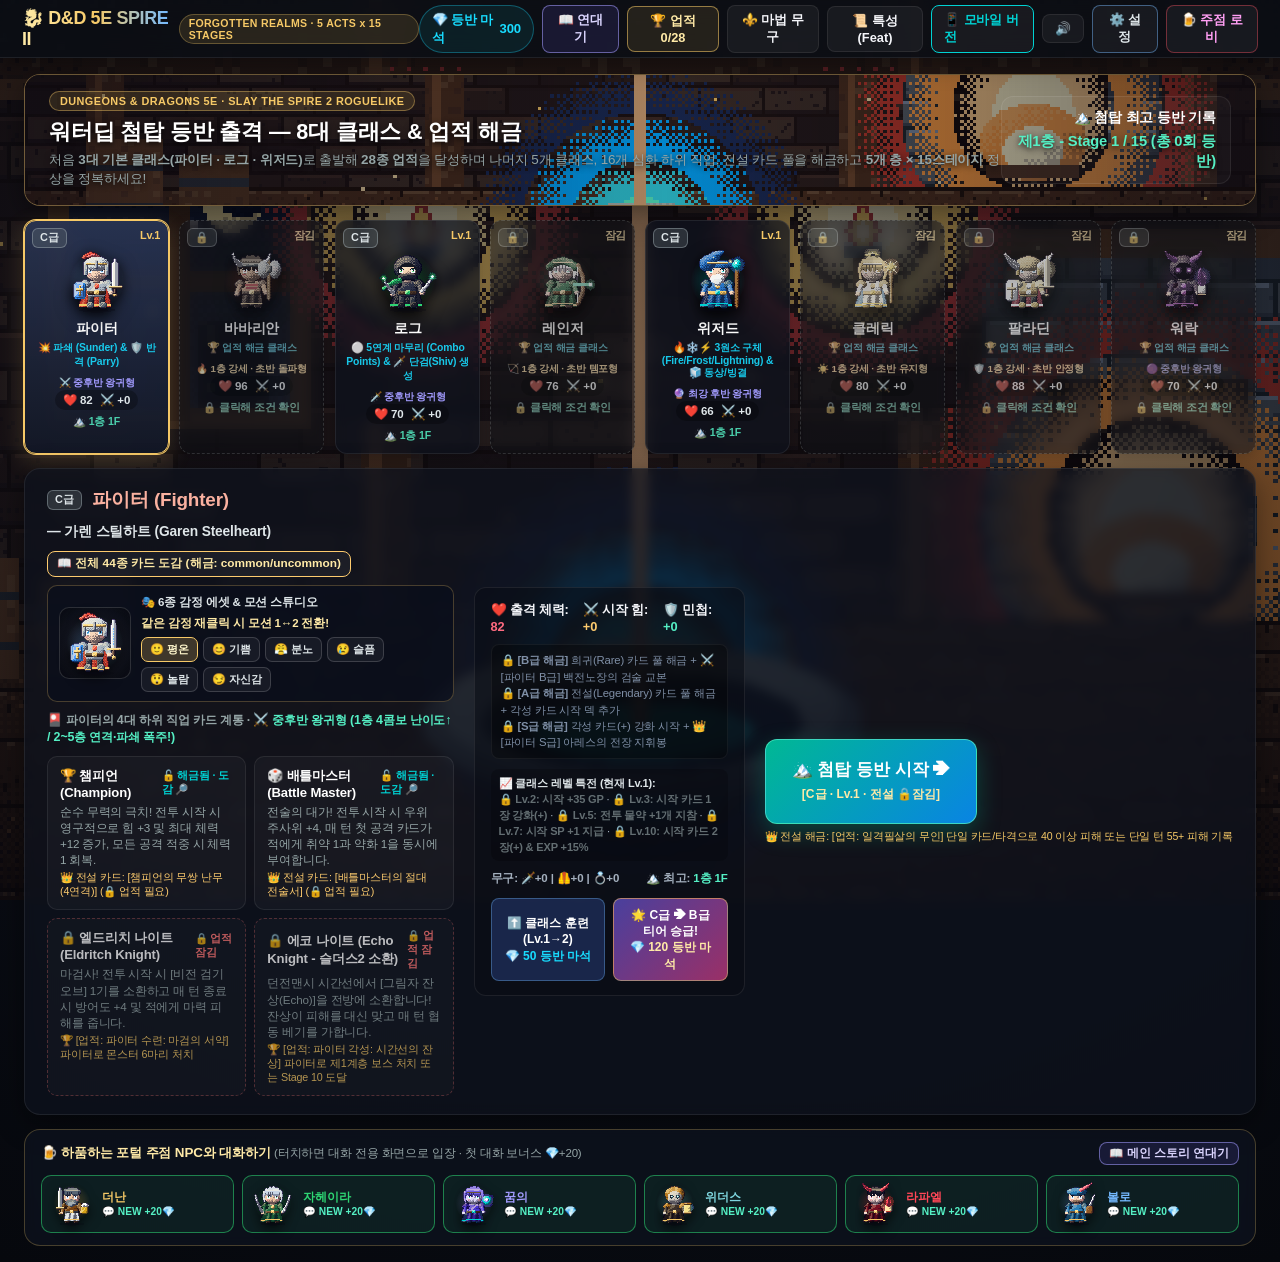
==== index.html @ 9ce925e0 "Add 6-emotion 80x80 Hi-Bit pixel assets (84 unique) & 30 varied motions (2-3 per situation) across S" ====
<!DOCTYPE html>
<html lang="ko">

<head>
  <meta charset="UTF-8" />
  <meta name="viewport" content="width=device-width, initial-scale=1.0" />
  <meta name="theme-color" content="#0b0d14" />
  <meta name="mobile-web-app-capable" content="yes" />
  <meta name="apple-mobile-web-app-capable" content="yes" />
  <meta name="apple-mobile-web-app-status-bar-style" content="black-translucent" />
  <meta name="apple-mobile-web-app-title" content="D&D SPIRE II" />
  <link rel="manifest" href="manifest.webmanifest" />
  <link rel="icon" type="image/png" sizes="192x192" href="icons/icon-192.png" />
  <link rel="apple-touch-icon" sizes="180x180" href="icons/apple-touch-icon.png" />
  <title>D&D 5E SPIRE II: TALES OF UNDERMOUNTAIN (8클래스 32직업 · 5계층 × 15스테이지)</title>
  <link rel="stylesheet" href="style.css?v=14" />
  <script>
    (function () {
      var params = new URLSearchParams(window.location.search);
      var isMobile = /Android|webOS|iPhone|iPad|iPod|BlackBerry|IEMobile|Opera Mini/i.test(navigator.userAgent) || window.innerWidth <= 768;
      if (isMobile && params.get('force') !== 'pc') {
        window.location.replace('mobile.html');
      }
    })();
  </script>
</head>

<body>
  <!-- DYNAMIC PIXEL-ART WORLD BACKDROP (Lobby Tavern / 20 Boss-Themed Spire Domains) -->
  <div id="pixel-bg-layer" class="pixel-bg-layer" aria-hidden="true">
    <img id="pixel-bg-img" class="pixel-bg-img" alt="" />
  </div>

  <!-- TOP GLOBAL HUD BAR -->
  <header id="top-bar" class="top-bar">
    <div class="brand-box" onclick="Game.showHub()">
      <span class="brand-logo">🐉 D&D 5E SPIRE II</span>
      <span class="brand-sub">FORGOTTEN REALMS · 5 ACTS x 15 STAGES</span>
    </div>

    <!-- In-Run Status & Real-Time Level/SP Bar -->
    <div id="run-status-bar" class="run-status-bar hidden">
      <div class="stat-pill hp-pill" title="현재 체력 / 최대 체력">
        ❤️ <span id="hud-hp">80/80</span>
      </div>
      <div class="stat-pill lv-pill" onclick="Game.openRunStatModal()" title="던전 내 레벨 & 경험치 (클릭하여 D&D 6대 능력치 분배)">
        ⭐ Lv.<span id="hud-run-lv">1</span> (<span id="hud-run-exp">0/100</span>)
        <span id="hud-sp-badge" class="sp-alert-badge hidden">SP +<span id="hud-run-sp">0</span></span>
      </div>
      <div class="stat-pill gold-pill" title="보유 골드 (워터딥 금화 GP)">
        🪙 <span id="hud-gold">99</span> GP
      </div>
      <div class="stat-pill floor-pill" title="현재 계층(Act 1~5) 및 스테이지(1~15)">
        🏰 <span id="hud-floor">1층 - 1/15</span>
      </div>
      <div id="hud-relics" class="hud-relics" title="보유 마법 물품(유물)"></div>
      <div id="hud-potions" class="hud-potions" title="보유 마법 물약(포션) - 클릭하여 사용"></div>
    </div>

    <div class="global-actions">
      <div class="stat-pill gem-pill" title="첨탑 등반으로 획득한 명성 마석 (클래스 승급·마법무구·특성 연구용)">
        💎 등반 마석 <span id="hud-gems">300</span>
      </div>
      <button id="btn-view-deck" class="hud-btn hidden" onclick="Game.openDeckModal('all')">
        🎴 주문서/덱 (<span id="hud-deck-count">10</span>)
      </button>
      <button class="hud-btn btn-story-hud" onclick="Game.openStoryChronicleModal()" title="발더스 게이트 1·2·3 메인 스토리 연대기">
        📖 연대기
      </button>
      <button class="hud-btn btn-ach-hud" onclick="Game.openAchievementsModal('all')" title="업적 달성 및 클래스·하위직업·전설카드 해금">
        🏆 업적 <span id="hud-ach-count">0/28</span>
      </button>
      <button class="hud-btn" onclick="Game.openGearModal()">
        ⚜️ 마법 무구
      </button>
      <button class="hud-btn" onclick="Game.openMasteryModal()">
        📜 특성(Feat)
      </button>
      <button class="hud-btn btn-pwa-install hidden" onclick="PwaInstaller.install()" title="바탕화면/홈 화면에 앱으로 설치 (오프라인 플레이 지원)">
        📲 앱 설치
      </button>
      <a href="mobile.html" class="hud-btn" style="text-decoration:none; border-color:#00d2d3; color:#00d2d3;">
        📱 모바일 버전
      </a>
      <button class="hud-btn btn-sfx-toggle" onclick="Game.toggleSound()" title="효과음 끄기/켜기">
        🔊
      </button>
      <button class="hud-btn btn-settings-hud" onclick="Game.openSettingsModal()" title="설정 및 계정/업적 데이터 초기화">
        ⚙️ 설정
      </button>
      <button class="hud-btn danger-btn" onclick="Game.showHub()">
        🍺 주점 로비
      </button>
    </div>
  </header>

  <!-- MAIN SCREEN CONTAINER -->
  <main id="app-container">

    <!-- 1. YAWNING PORTAL TAVERN HUB (8 CLASSES TOWER CLIMB) -->
    <section id="screen-hub" class="screen active">
      <div class="hub-hero">
        <img id="lobby-bg-img" class="scene-banner-img" alt="" aria-hidden="true" />
        <div class="hub-header-text">
          <span class="badge-tag">DUNGEONS & DRAGONS 5E · SLAY THE SPIRE 2 ROGUELIKE</span>
          <h1>워터딥 첨탑 등반 출격 — 8대 클래스 & 업적 해금</h1>
          <p>처음 <strong>3대 기본 클래스(파이터 · 로그 · 위저드)</strong>로 출발해 <strong>28종 업적</strong>을 달성하며 나머지 5개 클래스, 16개 심화 하위 직업, 전설 카드 풀을 해금하고 <strong>5개 층 × 15스테이지</strong> 정상을 정복하세요!</p>
        </div>
        <div class="hub-cta-group">
          <div class="mech-box" style="text-align:right; min-width:230px;">
            <h4>🏔️ 첨탑 최고 등반 기록</h4>
            <p id="hub-best-record" style="color:#55efc4; font-weight:800; font-size:0.92rem;">제1층 - Stage 1 / 15</p>
          </div>
        </div>
      </div>

      <!-- Continue Saved Run Banner (Auto-saved active climb) -->
      <div id="continue-run-banner" class="continue-run-banner hidden"></div>

      <!-- 8 Classes Grid -->
      <div id="hub-char-grid" class="hub-char-grid"></div>

      <!-- Selected Class Subclass Picker (4 Subclasses) + Growth Dashboard + Start Button -->
      <div id="hub-selected-panel" class="hub-selected-panel"></div>

      <!-- Yawning Portal Tavern NPCs Interactive Talk Bar -->
      <div id="hub-npc-bar" class="hub-npc-bar"></div>
    </section>

    <!-- 2. UNDERMOUNTAIN 5-ACT x 30-STAGE DUNGEON MAP SCREEN -->
    <section id="screen-map" class="screen">
      <div class="map-container">
        <div class="map-theme-banner">
          <img id="map-bg-img" class="scene-banner-img" alt="" aria-hidden="true" />
          <div class="map-theme-banner-overlay">
            <span id="map-theme-badge" class="theme-pill-badge">🎨 1층 · 재나타의 암흑 길드 금고</span>
          </div>
        </div>
        <div class="map-header">
          <div>
            <h2 id="map-act-title">🏰 제1계층: 언더마운틴 입구 & 고블린 성채</h2>
            <p id="map-act-subtitle">현재 층은 총 15개 스테이지(갈림길 분기 지도)로 구성됩니다. 연결된 루트(전투/엘리트/D20 이벤트/상점/모닥불) 중 원하는 경로를 선택해
              전진하세요!</p>
          </div>
          <div style="display:flex; gap:10px; align-items:center;">
            <button class="btn-primary" onclick="Game.openRunStatModal()">
              📈 D&D 6대 능력치 분배 (SP: <span id="map-sp-count">0</span>)
            </button>
          </div>
        </div>

        <!-- Act 1~5 Progress Bar & 30-Stage Track -->
        <div id="map-act-progress-bar" class="map-act-progress-bar"></div>
        <div id="map-nodes-wrapper" class="map-nodes-wrapper"></div>
      </div>
    </section>

    <!-- 3. COMBAT SCREEN (D&D 5e x STS2 Battle Arena) -->
    <section id="screen-combat" class="screen">
      <div class="combat-arena">
        <div class="combat-top-banner">
          <div id="combat-turn-label" class="turn-indicator">ROUND 1</div>
          <div id="combat-stance-badge" class="stance-badge">태세: 평정 (Neutral)</div>
          <div id="combat-log-ticker" class="combat-log-ticker">우선권 굴림 완료! 카드를 클릭해 몬스터를 토벌하세요.</div>
          <button id="combat-sp-btn" class="btn-sp-inline hidden" onclick="Game.openRunStatModal()">
            🆙 능력치 포인트(SP) 분배!
          </button>
        </div>

        <!-- Battlefield Row: Player + STS2 Companion/Orbs vs Monsters -->
        <div class="battlefield-row">
          <img id="battlefield-bg-img" class="battlefield-bg-img" alt="" aria-hidden="true" />
          <div id="combat-theme-badge" class="theme-pill-badge combat-theme-pill">🏰 1층 · 언더마운틴</div>
          <div class="allies-zone">
            <div id="player-unit-card" class="unit-card player-unit">
              <div id="player-avatar-box" class="unit-avatar"></div>
              <div class="unit-name-row">
                <span id="combat-player-name" class="unit-name">파이터</span>
                <span id="player-block-badge" class="block-badge hidden">🛡️ 0</span>
              </div>
              <div class="hp-bar-outer">
                <div id="player-hp-fill" class="hp-bar-fill"></div>
                <span id="player-hp-text" class="hp-bar-text">80 / 80</span>
              </div>
              <div id="player-buffs-row" class="buffs-row"></div>
            </div>

            <!-- STS2 Companion Summon & Arcane Orbs Zone -->
            <div id="companion-zone" class="companion-zone"></div>
          </div>

          <div id="enemies-zone" class="enemies-zone"></div>
        </div>

        <!-- Combat Bottom HUD -->
        <div class="combat-bottom-hud">
          <div class="resource-orbs-col">
            <div class="energy-orb" title="현재 행동력/주문 슬롯(AP) / 최대 AP">
              <div class="energy-val"><span id="combat-energy">3</span>/<span id="combat-max-energy">3</span></div>
              <div class="energy-lbl">행동력(AP)</div>
            </div>

            <div id="secondary-resource-box" class="secondary-orb" onclick="Game.triggerSecondaryBurst()"
              title="클래스 고유 자원 - 5 이상 모았을 때 클릭하면 클래스 궁극 개방 발동!">
              <div class="sec-icon" id="sec-res-icon">⚔️</div>
              <div class="sec-info">
                <span id="sec-res-name" class="sec-name">우위 주사위</span>
                <span id="sec-res-val" class="sec-val">0</span>
              </div>
              <div id="sec-burst-hint" class="sec-burst-hint">5+ 클릭: 개방!</div>
            </div>

            <button class="pile-btn draw-pile-btn" onclick="Game.openDeckModal('draw')">
              📘 뽑을 덱 [A] <span id="draw-pile-count">5</span>
            </button>
          </div>

          <div id="hand-container" class="hand-container"></div>

          <div class="right-controls-col">
            <button id="btn-end-turn" class="btn-end-turn" onclick="Game.endPlayerTurn()">
              턴 종료 [E / Space] ⏭️
            </button>
            <button class="pile-btn discard-pile-btn" onclick="Game.openDeckModal('discard')">
              📕 버린 덱 [S] <span id="discard-pile-count">0</span>
            </button>
          </div>
        </div>
        <div class="keyboard-guide-bar">
          ⌨️ 단축키: <kbd>1~0</kbd> 카드 사용 · <kbd>Tab</kbd>/<kbd>←→</kbd> 타겟 전환 · <kbd>E</kbd>/<kbd>Space</kbd> 턴 종료 ·
          <kbd>Q</kbd> 클래스 개방 · <kbd>Z/X/V</kbd> 물약 · <kbd>A/S/D</kbd> 덱 보기 · <kbd>C</kbd> 능력치(SP)
        </div>
      </div>
    </section>

    <!-- 4. LONG REST / RUNE ENCHANTMENT SCREEN -->
    <section id="screen-rest" class="screen">
      <div class="event-panel">
        <h2>🏕️ 야영지 긴 휴식 (Long Rest) & 마법부여 제단</h2>
        <p class="event-desc">리라의 안전한 오두막(Leomund's Tiny Hut) 결계 안에서 휴식을 취하거나, 주문/무기술 카드를 강화(+)하고 룬을 각인할 수 있습니다.</p>
        <div class="rest-options-grid">
          <div class="rest-option-card" onclick="Game.doRestHeal()">
            <div class="rest-icon">❤️‍🩹</div>
            <h3><span class="kbd-hint">1</span> 긴 휴식 (Long Rest)</h3>
            <p>최대 체력의 30%를 회복합니다.</p>
          </div>
          <div class="rest-option-card" onclick="Game.openUpgradeModal(false)">
            <div class="rest-icon">⚒️</div>
            <h3><span class="kbd-hint">2</span> 주문/무기술 단련 (+)</h3>
            <p>덱의 카드 1장을 선택해 위력을 영구 강화(+)합니다.</p>
          </div>
          <div class="rest-option-card" onclick="Game.openUpgradeModal(true)">
            <div class="rest-icon">🔮</div>
            <h3><span class="kbd-hint">3</span> 고대 비전 룬 각인</h3>
            <p>덱의 카드 1장에 [맹독/집중/방호/예리함] 룬 속성과 강화(+)를 부여합니다!</p>
          </div>
          <div class="rest-option-card rest-skip-card" onclick="Game.skipRest()">
            <div class="rest-icon">🚶</div>
            <h3><span class="kbd-hint">4</span> 야영지 지나가기</h3>
            <p>휴식이나 단련 없이 바로 다음 스테이지로 이동합니다.</p>
          </div>
        </div>
      </div>
    </section>

    <!-- 5. WATERDEEP MAGIC SHOP SCREEN -->
    <section id="screen-shop" class="screen">
      <div class="shop-panel">
        <div class="shop-header">
          <div>
            <h2>💰 언더마운틴 방랑 마법 상점</h2>
            <p>획득한 금화(GP)로 주문서/무기술 카드, 진귀한 마법 물품(유물), 물약을 구매하거나 덱을 정제하세요.</p>
          </div>
          <button class="btn-primary" onclick="Game.leaveNodeToMap()">미궁 지도로 복귀 ➔</button>
        </div>

        <div class="shop-section">
          <h3>🎴 주문서 & 무기술 카드</h3>
          <div id="shop-cards-row" class="shop-cards-row"></div>
        </div>

        <div class="shop-bottom-row">
          <div class="shop-section">
            <h3>🏆 마법 물품 (Wondrous Items) & 🧪 물약</h3>
            <div id="shop-items-row" class="shop-items-row"></div>
          </div>

          <div class="shop-section">
            <h3>🛠️ 아티피서 마법 공방 서비스</h3>
            <div class="shop-services-col">
              <button id="btn-shop-remove" class="shop-service-btn" onclick="Game.openRemoveCardModal()">
                🗑️ 카드 제거 [이번 상점 1회 한정] (75 GP)
              </button>
              <button id="btn-shop-mutate" class="shop-service-btn" onclick="Game.shopMutateService()">
                🔮 카드 강화(+) + 룬 각인 [이번 상점 1회 한정] (70 GP)
              </button>
            </div>
          </div>
        </div>
      </div>
    </section>

    <!-- 6. D20 DICE ROLL EVENT SCREEN -->
    <section id="screen-event" class="screen">
      <div class="event-panel">
        <div id="event-npc-portrait" class="event-npc-portrait hidden"></div>
        <h2 id="event-title">🎲 고대 제단 조우</h2>
        <p id="event-desc" class="event-desc"></p>
        <div id="event-choices" class="event-choices"></div>
      </div>
    </section>

    <!-- 7. DEDICATED VISUAL-NOVEL DIALOGUE & MAIN STORY SCREEN -->
    <section id="screen-story" class="screen">
      <div class="story-theater-wrap">
        <div class="story-stage">
          <img id="story-stage-bg" class="story-stage-bg" alt="" aria-hidden="true" />
          <div class="story-stage-header">
            <div>
              <span id="story-stage-chapter" class="story-chap-pill">제1막 · PROLOGUE</span>
              <h2 id="story-stage-title">하품하는 포털 주점</h2>
            </div>
            <div style="display:flex; gap:8px; align-items:center;">
              <span id="story-progress-pill" class="story-prog-pill">1 / 5</span>
              <button class="hud-btn" style="padding:4px 10px; font-size:0.74rem;" onclick="Game.finishStoryScene()">건너뛰기 ⏭️</button>
            </div>
          </div>
          <div class="story-actors-row">
            <div id="story-hero-slot" class="story-actor-slot actor-left"></div>
            <div id="story-npc-slot" class="story-actor-slot actor-right"></div>
          </div>
        </div>
        <div class="story-dialogue-box">
          <div class="story-dialogue-head">
            <strong id="story-speaker-badge">🍺 더난</strong>
            <span id="story-faction-tag">워터딥 주점 주인</span>
          </div>
          <p id="story-dialogue-text" class="story-dialogue-text"></p>
          <div id="story-choices-row" class="story-choices-row"></div>
          <div class="story-controls-row">
            <button id="story-next-btn" class="btn-primary" onclick="Game.advanceStoryDialogue()">다음 대사 [Space] ➔</button>
          </div>
        </div>
      </div>
    </section>

  </main>

  <!-- ====================================================================== -->
  <!-- MODALS (Magic Gear, Feats, D&D Ability Scores, Rewards, Deck)          -->
  <!-- ====================================================================== -->

  <!-- 2. D&D MAGIC EQUIPMENT & ARTIFICER FORGE (+UPGRADE) MODAL -->
  <div id="modal-gear" class="modal-backdrop hidden">
    <div class="modal-box">
      <div class="modal-header">
        <h2>⚜️ D&D 마법 무구 장착 & 아티피서 대장간 (+강화)</h2>
        <button class="btn-close" onclick="Game.closeGearModal()">✕</button>
      </div>
      <p class="gacha-sub">
        전설의 무기(플레임 텅, 선블레이드, 홀리 어벤저)와 갑주(미스릴, 아다만틴, 고룡 비늘), 장신구를 장착하고 <strong>+1 ~ +10 마법 강화</strong>하세요!
      </p>
      <div id="gear-slots-summary" class="gear-slots-summary"></div>
      <div id="gear-list-grid" class="gear-list-grid"></div>
    </div>
  </div>

  <!-- 3. D&D 5E FEATS (특성 트리) MODAL -->
  <div id="modal-mastery" class="modal-backdrop hidden">
    <div class="modal-box">
      <div class="modal-header">
        <h2>📜 D&D 5판 모험가 특성 (Feats & Epic Boons)</h2>
        <button class="btn-close" onclick="Game.closeMasteryModal()">✕</button>
      </div>
      <p class="gacha-sub">
        강인함(Tough), 대형 무기 명인(GWM), 경계(Alert), 행운아(Lucky) 등 D&D 핵심 특성을 연구하여 모든 클래스의 기본 능력치를 영구 강화하세요!
      </p>
      <div id="mastery-grid" class="mastery-grid"></div>
    </div>
  </div>

  <!-- 4. IN-RUN D&D 6 ABILITY SCORES (STR/DEX/CON/INT) ALLOCATION MODAL -->
  <div id="modal-run-stats" class="modal-backdrop hidden">
    <div class="modal-box" style="max-width:680px;">
      <div class="modal-header">
        <h2>📈 모험가 레벨업! D&D 능력치 상승 (Ability Score Improvement)</h2>
        <button class="btn-close" onclick="Game.closeRunStatModal()">✕</button>
      </div>
      <p class="gacha-sub">
        몬스터를 토벌하여 레벨이 올랐습니다! 보유한 <strong>능력치 포인트 (SP: <span id="modal-sp-val">0</span>)</strong>를 투자하세요.
      </p>
      <div id="run-stat-buttons" class="run-stat-grid"></div>
    </div>
  </div>

  <!-- 5. COMBAT VICTORY REWARD MODAL -->
  <div id="modal-reward" class="modal-backdrop hidden">
    <div class="modal-box reward-modal-box">
      <h2>🏆 전투 승리! 경험치(EXP) & 전리품 획득</h2>
      <p id="reward-summary-text" class="reward-sub"></p>
      <h3>덱에 추가할 새로운 주문/무기술 카드를 1장 선택하세요:</h3>
      <div id="reward-cards-row" class="reward-cards-row"></div>
      <div class="reward-footer">
        <button class="btn-secondary" onclick="Game.skipCardReward()">카드 선택 건너뛰기 (+25 GP 보너스) ➔</button>
      </div>
    </div>
  </div>

  <!-- 6. DECK / CARD SELECTOR MODAL -->
  <div id="modal-deck" class="modal-backdrop hidden">
    <div class="modal-box deck-modal-box">
      <div class="modal-header">
        <h2 id="deck-modal-title">🎴 보유 주문/무기술 카드 목록</h2>
        <button class="btn-close" onclick="Game.closeDeckModal()">✕</button>
      </div>
      <p id="deck-modal-subtitle" class="gacha-sub"></p>
      <div id="deck-modal-grid" class="deck-modal-grid"></div>
    </div>
  </div>

  <!-- 7. RUN VICTORY / GAME OVER MODAL -->
  <div id="modal-gameover" class="modal-backdrop hidden">
    <div class="modal-box gameover-modal-box">
      <h2 id="gameover-title">👑 언더마운틴 5계층 완전 정복!</h2>
      <p id="gameover-desc"></p>
      <div class="gameover-actions" style="margin-top:18px;">
        <button class="btn-primary" onclick="Game.closeGameOverAndHub()">워터딥 주점 로비로 귀환 (보상 수령)</button>
      </div>
    </div>
  </div>

  <!-- 8. D20 FATE ROLL MODAL -->
  <div id="modal-d20" class="modal-backdrop hidden">
    <div class="modal-box d20-modal-box">
      <h2 id="d20-modal-title">🎲 D20 운명 판정</h2>
      <div class="d20-die-stage">
        <div id="d20-die-number" class="d20-die-face">20</div>
      </div>
      <div id="d20-dc-badge" class="d20-dc-badge">DC 12 — 판정 성공!</div>
      <p id="d20-outcome-desc" class="d20-outcome-desc"></p>
      <button class="btn-primary" style="margin-top:14px; width:100%;" onclick="Game.closeD20Modal()">계속 전진 [Enter /
        Space] ➔</button>
    </div>
  </div>

  <!-- 9. ACHIEVEMENTS & UNLOCKS MODAL -->
  <div id="modal-achievements" class="modal-backdrop hidden">
    <div class="modal-box ach-modal-box">
      <div class="modal-header">
        <h2>🏆 모험가 업적 & 해금 도감 (클래스 · 하위 직업 · 전설 카드)</h2>
        <button class="btn-close" onclick="Game.closeAchievementsModal()">✕</button>
      </div>
      <div id="achievements-summary" class="ach-summary-box"></div>
      <div id="achievements-tabs" class="ach-tabs-row">
        <button class="ach-tab-btn active" data-tab="all" onclick="Game.renderAchievementsModal('all')">전체 (28)</button>
        <button class="ach-tab-btn" data-tab="class" onclick="Game.renderAchievementsModal('class')">🧑 클래스 해금 (5)</button>
        <button class="ach-tab-btn" data-tab="subclass" onclick="Game.renderAchievementsModal('subclass')">🎴 하위 직업 해금 (16)</button>
        <button class="ach-tab-btn" data-tab="legendary" onclick="Game.renderAchievementsModal('legendary')">👑 전설 · 정복 (7)</button>
      </div>
      <div id="achievements-grid" class="ach-grid"></div>
    </div>
  </div>

  <!-- 10. DEDICATED SETTINGS & ACCOUNT RESET MODAL -->
  <div id="modal-settings" class="modal-backdrop hidden">
    <div class="modal-box settings-modal-box">
      <div class="modal-header">
        <h2>⚙️ 게임 설정 & 계정 관리</h2>
        <button class="btn-close" onclick="Game.closeSettingsModal()">✕</button>
      </div>
      <div id="settings-modal-body" class="settings-modal-body"></div>
    </div>
  </div>

  <!-- 11. BALDUR'S GATE 1·2·3 STORY CUT-IN & CHRONICLE MODALS -->
  <div id="modal-story-cutin" class="modal-backdrop hidden">
    <div class="modal-box story-cutin-box">
      <div id="story-cutin-body"></div>
    </div>
  </div>

  <div id="modal-story" class="modal-backdrop hidden">
    <div class="modal-box story-chronicle-box">
      <div class="modal-header">
        <h2>📖 발더스 게이트 연대기 — 절대자의 첨탑 메인 스토리</h2>
        <button class="btn-close" onclick="Game.closeStoryChronicleModal()">✕</button>
      </div>
      <div id="story-chronicle-body"></div>
    </div>
  </div>

  <!-- PERSISTENT GPU CANVAS PARTICLES & FLOATING VFX OVERLAY -->
  <canvas id="vfx-canvas" class="vfx-canvas"></canvas>
  <div id="vfx-layer" class="vfx-layer"></div>

  <!-- NON-BLOCKING IN-GAME TOAST STACK -->
  <div id="toast-container" class="toast-container"></div>

  <script src="data.js?v=14"></script>
  <script src="sprites.js?v=14"></script>
  <script src="story.js?v=14"></script>
  <script src="backgrounds.js?v=14"></script>
  <script src="card_art.js?v=14"></script>
  <script src="achievements.js?v=14"></script>
  <script src="game.js?v=14"></script>
  <script src="pwa.js?v=14"></script>
</body>

</html>
---- style.css ----
/* ============================================================================
   D&D 5E SPIRE II: TALES OF UNDERMOUNTAIN - MODERN SLEEK UI STYLESHEET
   Clean Dark Fantasy Glassmorphism · Crisp Typography · High-Contrast Cards
   ============================================================================ */

:root {
  --bg-dark: #090b10;
  --bg-panel: rgba(18, 22, 34, 0.88);
  --bg-panel-solid: #121622;
  --bg-panel-light: rgba(28, 35, 54, 0.78);
  --bg-elevated: rgba(36, 45, 68, 0.65);
  --border-subtle: rgba(255, 255, 255, 0.08);
  --border-glow: rgba(116, 185, 255, 0.25);
  --accent-gold: #f6c967;
  --accent-crimson: #ff5263;
  --accent-cyan: #2ed573;
  --accent-teal: #18dcff;
  --accent-purple: #c56cf0;
  --accent-green: #2ed573;
  --text-main: #f5f6fa;
  --text-muted: #95a5a6;
  --shadow-soft: 0 8px 30px rgba(0, 0, 0, 0.45);
  --shadow-card: 0 10px 24px rgba(0, 0, 0, 0.55);
  --radius-lg: 16px;
  --radius-md: 12px;
  --radius-sm: 8px;
}

* {
  box-sizing: border-box;
  margin: 0;
  padding: 0;
  user-select: none;
}

/* Custom Sleek Scrollbar */
::-webkit-scrollbar {
  width: 6px;
  height: 6px;
}

::-webkit-scrollbar-track {
  background: rgba(10, 12, 20, 0.4);
}

::-webkit-scrollbar-thumb {
  background: rgba(116, 185, 255, 0.25);
  border-radius: 99px;
}

::-webkit-scrollbar-thumb:hover {
  background: rgba(246, 201, 103, 0.55);
}

body {
  font-family: 'Pretendard', -apple-system, BlinkMacSystemFont, 'Malgun Gothic', 'Apple SD Gothic Neo', sans-serif;
  background: radial-gradient(circle at 50% 0%, #192138 0%, #0b0e17 55%, #06080d 100%);
  color: var(--text-main);
  min-height: 100vh;
  overflow-x: hidden;
  display: flex;
  flex-direction: column;
  letter-spacing: -0.01em;
}

.hidden {
  display: none !important;
}

/* --- TOP HUD BAR --- */
.top-bar {
  height: 58px;
  background: rgba(10, 13, 21, 0.85);
  backdrop-filter: blur(14px);
  -webkit-backdrop-filter: blur(14px);
  border-bottom: 1px solid var(--border-subtle);
  display: flex;
  align-items: center;
  justify-content: space-between;
  padding: 0 22px;
  position: sticky;
  top: 0;
  z-index: 100;
  box-shadow: 0 4px 24px rgba(0, 0, 0, 0.5);
}

.brand-box {
  display: flex;
  align-items: center;
  gap: 10px;
  cursor: pointer;
  transition: opacity 0.15s;
}

.brand-box:hover {
  opacity: 0.88;
}

.brand-logo {
  font-size: 1.12rem;
  font-weight: 900;
  letter-spacing: -0.02em;
  background: linear-gradient(90deg, #ffeaa7 0%, #f6c967 50%, #74b9ff 100%);
  -webkit-background-clip: text;
  -webkit-text-fill-color: transparent;
}

.brand-sub {
  font-size: 0.66rem;
  background: rgba(246, 201, 103, 0.12);
  border: 1px solid rgba(246, 201, 103, 0.3);
  color: var(--accent-gold);
  padding: 2px 9px;
  border-radius: 99px;
  font-weight: 700;
  letter-spacing: 0.03em;
}

.run-status-bar {
  display: flex;
  align-items: center;
  gap: 8px;
}

.stat-pill {
  background: rgba(255, 255, 255, 0.04);
  border: 1px solid var(--border-subtle);
  padding: 5px 12px;
  border-radius: 99px;
  font-weight: 700;
  font-size: 0.82rem;
  display: flex;
  align-items: center;
  gap: 6px;
  transition: all 0.15s ease;
}

.hp-pill {
  color: #ff7675;
  border-color: rgba(255, 82, 99, 0.32);
  background: rgba(255, 82, 99, 0.08);
}

.lv-pill {
  color: #ffeaa7;
  border-color: rgba(246, 201, 103, 0.35);
  background: rgba(246, 201, 103, 0.08);
  cursor: pointer;
}

.lv-pill:hover {
  border-color: var(--accent-gold);
  background: rgba(246, 201, 103, 0.16);
}

.gold-pill {
  color: #ffd32a;
  border-color: rgba(255, 211, 42, 0.28);
  background: rgba(255, 211, 42, 0.07);
}

.floor-pill {
  color: #74b9ff;
  border-color: rgba(116, 185, 255, 0.3);
  background: rgba(116, 185, 255, 0.08);
}

.gem-pill {
  color: #18dcff;
  border-color: rgba(24, 220, 255, 0.32);
  background: rgba(24, 220, 255, 0.08);
}

.sp-alert-badge {
  background: var(--accent-crimson);
  color: #fff;
  font-size: 0.68rem;
  font-weight: 800;
  padding: 1px 7px;
  border-radius: 99px;
  animation: pulseGlow 1.2s infinite alternate;
}

.hud-relics,
.hud-potions {
  display: flex;
  align-items: center;
  gap: 5px;
}

.relic-chip,
.potion-chip {
  width: 30px;
  height: 30px;
  border-radius: 8px;
  background: rgba(255, 255, 255, 0.06);
  border: 1px solid var(--border-subtle);
  display: flex;
  align-items: center;
  justify-content: center;
  font-size: 1rem;
  cursor: pointer;
  transition: all 0.15s ease;
}

.potion-chip {
  border-color: rgba(46, 213, 115, 0.45);
  background: rgba(46, 213, 115, 0.12);
}

.relic-chip:hover,
.potion-chip:hover {
  transform: translateY(-2px);
  border-color: var(--accent-gold);
  background: rgba(246, 201, 103, 0.15);
}

.global-actions {
  display: flex;
  align-items: center;
  gap: 8px;
}

.hud-btn {
  background: rgba(255, 255, 255, 0.05);
  color: var(--text-main);
  border: 1px solid var(--border-subtle);
  padding: 6px 12px;
  border-radius: var(--radius-sm);
  font-weight: 700;
  font-size: 0.8rem;
  cursor: pointer;
  transition: all 0.18s ease;
}

.hud-btn:hover {
  background: rgba(255, 255, 255, 0.11);
  border-color: rgba(246, 201, 103, 0.6);
  transform: translateY(-1px);
}

.danger-btn {
  border-color: rgba(255, 82, 99, 0.4);
  color: #ff9ff3;
}

.danger-btn:hover {
  background: rgba(255, 82, 99, 0.18);
  border-color: var(--accent-crimson);
}

/* --- SCREENS --- */
#app-container {
  position: relative;
  z-index: 2;
  flex: 1;
  display: flex;
  flex-direction: column;
  max-width: 1440px;
  width: 100%;
  margin: 0 auto;
}

.screen {
  display: none;
  flex: 1;
  padding: 16px 24px;
}

.screen.active {
  display: flex;
  flex-direction: column;
}

/* --- 1. HUB: 8 CLASSES GRID & 4 SUBCLASSES PICKER --- */
.hub-hero {
  display: flex;
  justify-content: space-between;
  align-items: center;
  background: linear-gradient(135deg, rgba(25, 32, 52, 0.85) 0%, rgba(15, 19, 31, 0.92) 100%);
  border: 1px solid var(--border-subtle);
  border-radius: var(--radius-lg);
  padding: 16px 24px;
  margin-bottom: 14px;
  box-shadow: var(--shadow-soft);
}

.badge-tag {
  display: inline-block;
  background: rgba(246, 201, 103, 0.12);
  border: 1px solid rgba(246, 201, 103, 0.4);
  color: var(--accent-gold);
  font-size: 0.68rem;
  font-weight: 800;
  letter-spacing: 0.04em;
  padding: 3px 10px;
  border-radius: 99px;
  margin-bottom: 6px;
}

.hub-header-text h1 {
  font-size: 1.35rem;
  font-weight: 800;
  margin-bottom: 4px;
  color: #fff;
}

.hub-header-text p {
  color: var(--text-muted);
  font-size: 0.84rem;
  line-height: 1.45;
}

/* 8 Classes Grid */
.hub-char-grid {
  display: grid;
  grid-template-columns: repeat(8, 1fr);
  gap: 10px;
  margin-bottom: 14px;
}

.char-roster-card {
  background: var(--bg-panel);
  border: 1px solid var(--border-subtle);
  border-radius: var(--radius-md);
  padding: 12px 10px 10px;
  display: flex;
  flex-direction: column;
  align-items: center;
  text-align: center;
  cursor: pointer;
  position: relative;
  transition: all 0.2s cubic-bezier(0.16, 1, 0.3, 1);
  box-shadow: 0 4px 14px rgba(0, 0, 0, 0.25);
}

.char-roster-card:hover {
  transform: translateY(-3px);
  border-color: rgba(116, 185, 255, 0.45);
  background: rgba(28, 36, 58, 0.92);
}

.char-roster-card.selected {
  border-color: var(--accent-gold);
  background: linear-gradient(180deg, rgba(44, 56, 88, 0.85) 0%, rgba(19, 24, 38, 0.95) 100%);
  box-shadow: 0 0 0 1px var(--accent-gold), 0 8px 24px rgba(246, 201, 103, 0.18);
}

.rank-badge {
  font-size: 0.68rem;
  font-weight: 800;
  padding: 2px 7px;
  border-radius: 6px;
  letter-spacing: 0.02em;
}

.rank-C {
  background: rgba(99, 110, 114, 0.35);
  color: #dfe6e9;
  border: 1px solid rgba(178, 190, 195, 0.4);
}

.rank-B {
  background: rgba(9, 132, 227, 0.28);
  color: #74b9ff;
  border: 1px solid rgba(116, 185, 255, 0.5);
}

.rank-A {
  background: rgba(142, 68, 173, 0.32);
  color: #e056fd;
  border: 1px solid rgba(224, 86, 253, 0.5);
}

.rank-S {
  background: linear-gradient(135deg, rgba(243, 156, 18, 0.4), rgba(214, 48, 49, 0.4));
  color: #ffeaa7;
  border: 1px solid #ffeaa7;
}

.char-rarity-badge {
  position: absolute;
  top: 7px;
  left: 7px;
}

.char-star-badge {
  position: absolute;
  top: 8px;
  right: 8px;
  font-size: 0.68rem;
  font-weight: 800;
  color: var(--accent-gold);
}

.char-avatar-wrap {
  width: 64px;
  height: 64px;
  margin: 16px 0 6px;
  display: flex;
  align-items: center;
  justify-content: center;
  filter: drop-shadow(0 4px 8px rgba(0, 0, 0, 0.45));
}

.char-svg {
  width: 100%;
  height: 100%;
}

.char-roster-card h3 {
  font-size: 0.9rem;
  font-weight: 800;
  margin-bottom: 3px;
  color: #fff;
}

.char-archetype {
  font-size: 0.68rem;
  color: var(--accent-teal);
  font-weight: 600;
  margin-bottom: 6px;
  opacity: 0.9;
}

.char-roster-stats {
  display: flex;
  gap: 8px;
  font-size: 0.72rem;
  color: #dfe6e9;
  background: rgba(0, 0, 0, 0.28);
  padding: 3px 8px;
  border-radius: 99px;
  font-weight: 600;
}

.char-roster-best {
  font-size: 0.66rem;
  color: #55efc4;
  margin-top: 5px;
  font-weight: 600;
  opacity: 0.85;
}

/* Hub Bottom Panel */
.hub-selected-panel {
  background: var(--bg-panel);
  border: 1px solid var(--border-subtle);
  border-radius: var(--radius-lg);
  padding: 18px 22px;
  display: grid;
  grid-template-columns: 1.5fr 1fr auto;
  align-items: center;
  gap: 20px;
  box-shadow: var(--shadow-soft);
}

.selected-info-left h2 {
  font-size: 1.18rem;
  margin-bottom: 8px;
  display: flex;
  align-items: center;
  gap: 10px;
  flex-wrap: wrap;
}

.subclass-picker-title {
  font-size: 0.78rem;
  font-weight: 600;
  color: var(--text-muted);
  margin-bottom: 10px;
}

.subclass-grid {
  display: grid;
  grid-template-columns: repeat(2, 1fr);
  gap: 8px;
}

.subclass-card {
  background: rgba(255, 255, 255, 0.03);
  border: 1px solid var(--border-subtle);
  border-radius: 10px;
  padding: 10px 12px;
  cursor: pointer;
  transition: all 0.16s ease;
}

.subclass-card:hover {
  border-color: rgba(24, 220, 255, 0.45);
  background: rgba(24, 220, 255, 0.05);
  transform: translateY(-1px);
}

.subclass-card h4 {
  font-size: 0.82rem;
  color: #fff;
  margin-bottom: 4px;
  display: flex;
  align-items: center;
  justify-content: space-between;
}

.subclass-card p {
  font-size: 0.73rem;
  color: var(--text-muted);
  line-height: 1.38;
}

.growth-dashboard-box {
  background: rgba(10, 13, 21, 0.55);
  border: 1px solid var(--border-subtle);
  border-radius: var(--radius-md);
  padding: 14px 16px;
  display: flex;
  flex-direction: column;
  gap: 10px;
}

.growth-stat-row {
  display: flex;
  justify-content: space-between;
  font-size: 0.8rem;
  font-weight: 700;
}

.growth-btn-row {
  display: flex;
  gap: 8px;
  margin-top: 2px;
}

.btn-growth-action {
  flex: 1;
  background: rgba(39, 60, 117, 0.55);
  border: 1px solid rgba(116, 185, 255, 0.35);
  color: #fff;
  padding: 8px 10px;
  border-radius: var(--radius-sm);
  font-size: 0.75rem;
  font-weight: 700;
  line-height: 1.35;
  cursor: pointer;
  transition: all 0.16s ease;
}

.btn-growth-action:hover:not(:disabled) {
  background: rgba(64, 115, 158, 0.75);
  border-color: var(--accent-gold);
  transform: translateY(-1px);
}

.btn-growth-action:disabled {
  opacity: 0.45;
  cursor: not-allowed;
}

.btn-growth-action.reawaken {
  background: linear-gradient(135deg, rgba(108, 92, 231, 0.65), rgba(232, 67, 147, 0.65));
  border-color: rgba(246, 201, 103, 0.5);
}

.btn-start-run {
  background: linear-gradient(135deg, #00b894 0%, #0984e3 100%);
  color: #fff;
  border: 1px solid rgba(85, 239, 196, 0.7);
  padding: 18px 26px;
  border-radius: var(--radius-md);
  font-size: 1.05rem;
  font-weight: 800;
  line-height: 1.4;
  cursor: pointer;
  box-shadow: 0 8px 24px rgba(0, 184, 148, 0.3);
  white-space: nowrap;
  transition: all 0.2s ease;
}

.btn-start-run:hover {
  transform: translateY(-2px);
  box-shadow: 0 12px 28px rgba(0, 184, 148, 0.45);
}

/* --- 2. 5-ACT x 30-STAGE DUNGEON MAP --- */
.map-container {
  max-width: 1060px;
  margin: 0 auto;
  width: 100%;
  background: var(--bg-panel);
  border: 1px solid var(--border-subtle);
  border-radius: var(--radius-lg);
  padding: 20px 24px;
  display: flex;
  flex-direction: column;
  max-height: calc(100vh - 96px);
  box-shadow: var(--shadow-soft);
}

.map-header {
  display: flex;
  justify-content: space-between;
  align-items: center;
  margin-bottom: 14px;
  gap: 16px;
}

.map-header h2 {
  font-size: 1.22rem;
  margin-bottom: 4px;
}

.map-header p {
  font-size: 0.82rem;
  color: var(--text-muted);
}

.map-act-progress-bar {
  display: grid;
  grid-template-columns: repeat(5, 1fr);
  gap: 8px;
  margin-bottom: 14px;
}

.act-pill {
  background: rgba(255, 255, 255, 0.03);
  border: 1px solid var(--border-subtle);
  padding: 7px 10px;
  border-radius: var(--radius-sm);
  text-align: center;
  font-size: 0.76rem;
  font-weight: 700;
  color: var(--text-muted);
}

.act-pill.active-act {
  border-color: var(--accent-gold);
  background: rgba(246, 201, 103, 0.12);
  color: var(--accent-gold);
}

.act-pill.cleared-act {
  border-color: rgba(46, 213, 115, 0.4);
  background: rgba(46, 213, 115, 0.07);
  color: #55efc4;
}

.map-nodes-wrapper {
  display: flex;
  flex-direction: column;
  gap: 8px;
  overflow-y: auto;
  padding-right: 6px;
  flex: 1;
}

.map-floor-row {
  display: flex;
  align-items: center;
  justify-content: space-between;
  background: rgba(10, 13, 21, 0.45);
  border: 1px solid var(--border-subtle);
  padding: 10px 18px;
  border-radius: 10px;
  transition: all 0.15s;
}

.map-floor-row.current-floor {
  border: 1px solid var(--accent-gold);
  background: rgba(246, 201, 103, 0.08);
  box-shadow: 0 0 20px rgba(246, 201, 103, 0.14);
}

.floor-label {
  font-weight: 800;
  color: #74b9ff;
  width: 135px;
  font-size: 0.8rem;
  letter-spacing: 0.02em;
}

.floor-nodes-group {
  display: flex;
  justify-content: center;
  gap: 12px;
  flex: 1;
  flex-wrap: wrap;
}

.map-node-btn {
  background: rgba(255, 255, 255, 0.03);
  border: 1px solid var(--border-subtle);
  color: var(--text-muted);
  padding: 8px 16px;
  border-radius: var(--radius-sm);
  font-weight: 700;
  font-size: 0.82rem;
  display: flex;
  align-items: center;
  gap: 6px;
  cursor: not-allowed;
  opacity: 0.45;
  transition: all 0.18s ease;
}

.map-node-btn.available {
  cursor: pointer;
  opacity: 1;
  color: #fff;
  border-color: rgba(246, 201, 103, 0.75);
  background: linear-gradient(135deg, rgba(39, 60, 117, 0.85), rgba(25, 42, 86, 0.92));
  box-shadow: 0 4px 14px rgba(0, 0, 0, 0.35);
}

.map-node-btn.available:hover {
  transform: translateY(-2px);
  border-color: #fff;
  background: linear-gradient(135deg, #37529c, #233a75);
  box-shadow: 0 6px 18px rgba(246, 201, 103, 0.28);
}

.map-node-btn.completed {
  opacity: 0.35;
  border-color: rgba(46, 213, 115, 0.35);
  text-decoration: line-through;
}

@keyframes pulseGlow {
  from {
    box-shadow: 0 0 6px rgba(246, 201, 103, 0.25);
  }

  to {
    box-shadow: 0 0 16px rgba(246, 201, 103, 0.7);
  }
}

/* --- 3. COMBAT ARENA --- */
.combat-arena {
  flex: 1;
  display: flex;
  flex-direction: column;
  justify-content: space-between;
  gap: 12px;
}

.combat-top-banner {
  display: flex;
  align-items: center;
  justify-content: space-between;
  background: rgba(14, 18, 29, 0.82);
  border: 1px solid var(--border-subtle);
  padding: 8px 18px;
  border-radius: var(--radius-md);
  gap: 14px;
}

.turn-indicator {
  font-weight: 900;
  color: var(--accent-gold);
  font-size: 0.88rem;
  letter-spacing: 0.05em;
  background: rgba(246, 201, 103, 0.1);
  border: 1px solid rgba(246, 201, 103, 0.3);
  padding: 4px 10px;
  border-radius: 6px;
}

.stance-badge {
  background: rgba(255, 255, 255, 0.05);
  border: 1px solid var(--border-subtle);
  padding: 4px 12px;
  border-radius: 99px;
  font-weight: 700;
  font-size: 0.8rem;
}

.stance-badge.stance-calm {
  background: rgba(9, 132, 227, 0.2);
  border-color: #74b9ff;
  color: #74b9ff;
}

.stance-badge.stance-wrath {
  background: rgba(214, 48, 49, 0.25);
  border-color: #ff7675;
  color: #ff7675;
}

.stance-badge.stance-divinity {
  background: rgba(246, 201, 103, 0.25);
  border-color: #ffeaa7;
  color: #ffeaa7;
}

.combat-log-ticker {
  color: #dfe6e9;
  font-size: 0.85rem;
  font-weight: 600;
  flex: 1;
  text-align: center;
}

.battlefield-row {
  display: flex;
  justify-content: space-between;
  align-items: center;
  padding: 20px 32px;
  min-height: 270px;
  background: radial-gradient(ellipse at 50% 65%, rgba(36, 51, 90, 0.32) 0%, rgba(11, 14, 22, 0.82) 100%);
  border: 1px solid var(--border-subtle);
  border-radius: var(--radius-lg);
  box-shadow: inset 0 0 40px rgba(0, 0, 0, 0.45);
}

.allies-zone,
.enemies-zone {
  display: flex;
  align-items: stretch;
  gap: 16px;
}

.unit-card {
  background: rgba(18, 23, 37, 0.92);
  border: 1px solid rgba(255, 255, 255, 0.12);
  border-radius: var(--radius-md);
  padding: 14px 14px 12px;
  width: 215px;
  display: flex;
  flex-direction: column;
  align-items: center;
  position: relative;
  transition: all 0.2s cubic-bezier(0.16, 1, 0.3, 1);
  box-shadow: 0 8px 24px rgba(0, 0, 0, 0.4);
}

.player-unit {
  border-color: rgba(116, 185, 255, 0.35);
}

.enemy-unit {
  cursor: pointer;
}

.enemy-unit:hover {
  border-color: rgba(255, 82, 99, 0.5);
}

.enemy-unit.targeted {
  border-color: var(--accent-crimson);
  box-shadow: 0 0 0 1px var(--accent-crimson), 0 10px 28px rgba(255, 82, 99, 0.3);
  transform: translateY(-3px);
}

.target-reticle {
  position: absolute;
  top: -10px;
  right: 10px;
  font-size: 0.65rem;
  background: var(--accent-crimson);
  color: #fff;
  padding: 2px 8px;
  border-radius: 99px;
  font-weight: 800;
  letter-spacing: 0.03em;
  box-shadow: 0 2px 8px rgba(255, 82, 99, 0.5);
}

.enemy-intent-bubble {
  width: 100%;
  background: rgba(9, 11, 17, 0.85);
  border: 1px solid rgba(246, 201, 103, 0.45);
  color: #ffeaa7;
  padding: 5px 8px;
  border-radius: 8px;
  font-size: 0.73rem;
  font-weight: 700;
  margin-bottom: 8px;
  text-align: center;
  line-height: 1.3;
}

.unit-avatar {
  width: 76px;
  height: 76px;
  margin-bottom: 8px;
  filter: drop-shadow(0 4px 10px rgba(0, 0, 0, 0.5));
}

.unit-avatar svg {
  width: 100%;
  height: 100%;
}

.unit-name-row {
  display: flex;
  align-items: center;
  justify-content: center;
  flex-wrap: wrap;
  gap: 6px;
  margin-bottom: 8px;
  text-align: center;
}

.unit-name {
  font-weight: 800;
  font-size: 0.84rem;
  color: #fff;
}

.block-badge {
  background: #0984e3;
  color: #fff;
  font-size: 0.72rem;
  font-weight: 800;
  padding: 2px 7px;
  border-radius: 99px;
}

.hp-bar-outer {
  width: 100%;
  height: 16px;
  background: rgba(0, 0, 0, 0.65);
  border-radius: 99px;
  overflow: hidden;
  position: relative;
  border: 1px solid rgba(255, 255, 255, 0.14);
  margin-bottom: 8px;
}

.hp-bar-fill {
  height: 100%;
  background: linear-gradient(90deg, #eb3b5a, #fc5c65);
  transition: width 0.25s ease;
}

.hp-bar-text {
  position: absolute;
  inset: 0;
  display: flex;
  align-items: center;
  justify-content: center;
  font-size: 0.7rem;
  font-weight: 800;
  text-shadow: 0 1px 2px rgba(0, 0, 0, 0.9);
}

.buffs-row {
  display: flex;
  flex-wrap: wrap;
  gap: 4px;
  justify-content: center;
  min-height: 20px;
}

.buff-pill {
  font-size: 0.67rem;
  font-weight: 700;
  padding: 2px 6px;
  border-radius: 5px;
  background: rgba(255, 255, 255, 0.06);
  border: 1px solid rgba(255, 255, 255, 0.12);
  color: #dfe6e9;
}

.companion-zone {
  display: flex;
  flex-direction: column;
  justify-content: center;
  gap: 8px;
}

.summon-unit-card {
  background: linear-gradient(135deg, rgba(64, 24, 98, 0.78), rgba(20, 14, 38, 0.9));
  border: 1px solid rgba(224, 86, 253, 0.55);
  border-radius: var(--radius-md);
  padding: 10px 14px;
  width: 185px;
  text-align: center;
  box-shadow: 0 6px 18px rgba(0, 0, 0, 0.35);
}

.summon-title {
  font-size: 0.8rem;
  font-weight: 800;
  color: #e056fd;
  margin-bottom: 4px;
}

.drone-orbs-container {
  display: flex;
  flex-direction: column;
  gap: 5px;
}

.drone-orb-chip {
  background: rgba(9, 132, 227, 0.16);
  border: 1px solid rgba(24, 220, 255, 0.4);
  padding: 5px 10px;
  border-radius: 99px;
  font-size: 0.73rem;
  font-weight: 700;
  color: #74b9ff;
  display: flex;
  align-items: center;
  gap: 6px;
}

/* --- COMBAT BOTTOM HUD & HAND CARDS --- */
.combat-bottom-hud {
  display: flex;
  align-items: flex-end;
  justify-content: space-between;
  gap: 16px;
}

.resource-orbs-col,
.right-controls-col {
  display: flex;
  flex-direction: column;
  gap: 8px;
  width: 155px;
}

.energy-orb {
  background: linear-gradient(135deg, rgba(9, 132, 227, 0.35) 0%, rgba(25, 42, 86, 0.85) 100%);
  border: 1px solid rgba(116, 185, 255, 0.65);
  border-radius: var(--radius-md);
  padding: 10px 8px;
  text-align: center;
  box-shadow: 0 4px 16px rgba(9, 132, 227, 0.25);
}

.energy-val {
  font-size: 1.32rem;
  font-weight: 900;
  color: #fff;
}

.energy-lbl {
  font-size: 0.68rem;
  color: #74b9ff;
  font-weight: 700;
}

.secondary-orb {
  background: rgba(22, 28, 44, 0.9);
  border: 1px solid rgba(246, 201, 103, 0.45);
  border-radius: var(--radius-md);
  padding: 9px 10px;
  display: flex;
  align-items: center;
  gap: 8px;
  cursor: pointer;
  position: relative;
  transition: all 0.16s ease;
}

.secondary-orb:hover {
  border-color: var(--accent-gold);
}

.secondary-orb.ready-burst {
  border-color: #2ed573;
  box-shadow: 0 0 16px rgba(46, 213, 115, 0.35);
}

.sec-icon {
  font-size: 1.2rem;
}

.sec-info {
  display: flex;
  flex-direction: column;
}

.sec-name {
  font-size: 0.66rem;
  color: var(--text-muted);
  font-weight: 700;
}

.sec-val {
  font-size: 1rem;
  font-weight: 900;
  color: var(--accent-gold);
}

.sec-burst-hint {
  position: absolute;
  top: -8px;
  right: 6px;
  background: #eb3b5a;
  color: #fff;
  font-size: 0.6rem;
  font-weight: 800;
  padding: 1px 6px;
  border-radius: 99px;
}

.pile-btn {
  background: rgba(255, 255, 255, 0.04);
  border: 1px solid var(--border-subtle);
  color: var(--text-main);
  padding: 9px 12px;
  border-radius: var(--radius-sm);
  font-size: 0.8rem;
  font-weight: 700;
  cursor: pointer;
  display: flex;
  justify-content: space-between;
  transition: all 0.15s ease;
}

.pile-btn:hover {
  background: rgba(255, 255, 255, 0.09);
  border-color: rgba(116, 185, 255, 0.45);
}

.btn-end-turn {
  background: linear-gradient(135deg, #eb3b5a 0%, #c0392b 100%);
  color: #fff;
  border: 1px solid rgba(255, 234, 167, 0.6);
  padding: 14px 12px;
  border-radius: var(--radius-md);
  font-size: 0.96rem;
  font-weight: 800;
  cursor: pointer;
  box-shadow: 0 4px 16px rgba(235, 59, 90, 0.3);
  transition: all 0.15s ease;
}

.btn-end-turn:hover {
  transform: translateY(-2px);
  box-shadow: 0 6px 20px rgba(235, 59, 90, 0.45);
}

.hand-container {
  flex: 1;
  display: flex;
  justify-content: center;
  align-items: flex-end;
  gap: 10px;
  min-height: 228px;
  flex-wrap: wrap;
}

/* --- CARDS (CLEAN STS2 DESIGN) --- */
.game-card {
  width: 162px;
  min-height: 222px;
  background: linear-gradient(180deg, #1b2234 0%, #101420 100%);
  border: 1.5px solid rgba(127, 143, 166, 0.45);
  border-radius: 13px;
  padding: 10px 11px;
  display: flex;
  flex-direction: column;
  justify-content: space-between;
  position: relative;
  cursor: pointer;
  transition: transform 0.18s cubic-bezier(0.16, 1, 0.3, 1), box-shadow 0.18s ease, border-color 0.18s ease;
  box-shadow: var(--shadow-card);
}

.game-card:hover {
  transform: translateY(-12px) scale(1.04);
  border-color: var(--accent-gold);
  box-shadow: 0 14px 28px rgba(0, 0, 0, 0.65), 0 0 14px rgba(246, 201, 103, 0.25);
  z-index: 10;
}

/* Card Rarity Borders */
.game-card.rarity-common {
  border-color: rgba(149, 165, 166, 0.45);
}

.game-card.rarity-uncommon {
  border-color: rgba(24, 220, 255, 0.65);
  box-shadow: 0 6px 18px rgba(24, 220, 255, 0.12);
}

.game-card.rarity-rare {
  border-color: rgba(197, 108, 240, 0.75);
  background: linear-gradient(180deg, #211c38 0%, #111322 100%);
  box-shadow: 0 6px 20px rgba(197, 108, 240, 0.18);
}

.game-card.rarity-legendary {
  border-color: #f6c967;
  background: linear-gradient(180deg, #2b211a 0%, #14111d 100%);
  box-shadow: 0 6px 22px rgba(246, 201, 103, 0.25);
}

/* Status & Curse Card Distinct Visuals */
.game-card.type-status {
  border-color: rgba(165, 177, 194, 0.55);
  background: linear-gradient(180deg, #242933 0%, #14171d 100%);
}

.game-card.type-curse {
  border-color: #eb3b5a;
  background: linear-gradient(180deg, #2b111c 0%, #12080d 100%);
  box-shadow: 0 6px 20px rgba(235, 59, 90, 0.25);
}

.game-card.upgraded {
  border-color: #2ed573;
}

.game-card.unplayable {
  opacity: 0.48;
  filter: saturate(0.65);
}

.card-top-row {
  display: flex;
  justify-content: space-between;
  align-items: center;
  margin-bottom: 6px;
}

.card-cost-orb {
  width: 25px;
  height: 25px;
  border-radius: 50%;
  background: linear-gradient(135deg, #0984e3, #192a56);
  border: 1.5px solid #f6c967;
  display: flex;
  align-items: center;
  justify-content: center;
  font-weight: 900;
  font-size: 0.82rem;
  color: #fff;
  box-shadow: 0 2px 6px rgba(0, 0, 0, 0.4);
}

.card-badges-right {
  display: flex;
  align-items: center;
  gap: 4px;
}

.card-type-tag {
  font-size: 0.63rem;
  font-weight: 700;
  padding: 2px 6px;
  border-radius: 5px;
  background: rgba(255, 255, 255, 0.07);
  color: #dfe6e9;
}

.card-rarity-dot {
  font-size: 0.62rem;
  font-weight: 800;
  padding: 2px 6px;
  border-radius: 5px;
  background: rgba(0, 0, 0, 0.35);
}

.card-title {
  font-size: 0.84rem;
  font-weight: 800;
  text-align: center;
  margin-bottom: 6px;
  color: #fff;
  line-height: 1.25;
}

.game-card.upgraded .card-title {
  color: #2ed573;
}

.card-art-banner {
  height: 56px;
  border-radius: 7px;
  background: #0d101c;
  border: 1px solid rgba(255, 255, 255, 0.14);
  box-shadow: inset 0 0 8px rgba(0, 0, 0, 0.65);
  display: flex;
  align-items: center;
  justify-content: center;
  font-size: 1.35rem;
  margin-bottom: 7px;
  overflow: hidden;
  padding: 0;
}

.card-pixel-art {
  width: 100%;
  height: 100%;
  display: block;
  object-fit: cover;
  image-rendering: pixelated;
  image-rendering: crisp-edges;
  transition: transform 0.2s ease;
}

.game-card:hover .card-pixel-art {
  transform: scale(1.06);
}

.game-card.rarity-legendary .card-art-banner {
  border-color: rgba(246, 201, 103, 0.65);
  box-shadow: 0 0 10px rgba(246, 201, 103, 0.22);
}

.game-card.rarity-rare .card-art-banner {
  border-color: rgba(197, 108, 240, 0.55);
}

.game-card.upgraded .card-art-banner {
  border-color: rgba(46, 213, 115, 0.65);
}

.card-desc {
  font-size: 0.74rem;
  color: #ced6e0;
  line-height: 1.38;
  text-align: center;
  flex: 1;
  display: flex;
  align-items: center;
  justify-content: center;
  flex-direction: column;
}

.card-mutation-badge {
  margin-top: 6px;
  font-size: 0.64rem;
  font-weight: 700;
  padding: 2px 6px;
  border-radius: 5px;
  text-align: center;
  background: rgba(46, 213, 115, 0.14);
  border: 1px solid rgba(46, 213, 115, 0.5);
  color: #55efc4;
}

/* --- GEAR, MASTERY, REST, SHOP & MODALS --- */
.gear-slots-summary {
  display: grid;
  grid-template-columns: repeat(3, 1fr);
  gap: 12px;
  margin-bottom: 14px;
}

.gear-slot-box {
  background: rgba(24, 220, 255, 0.05);
  border: 1px solid rgba(24, 220, 255, 0.3);
  border-radius: var(--radius-md);
  padding: 12px 14px;
  text-align: center;
}

.gear-list-grid,
.mastery-grid {
  display: grid;
  grid-template-columns: repeat(3, 1fr);
  gap: 12px;
}

.gear-card,
.mastery-card {
  background: rgba(255, 255, 255, 0.03);
  border: 1px solid var(--border-subtle);
  border-radius: var(--radius-md);
  padding: 14px;
  display: flex;
  flex-direction: column;
  justify-content: space-between;
  gap: 10px;
}

.gear-card.equipped {
  border-color: var(--accent-gold);
  background: rgba(246, 201, 103, 0.06);
}

.run-stat-grid {
  display: grid;
  grid-template-columns: 1fr 1fr;
  gap: 12px;
}

.btn-sp-inline {
  background: var(--accent-crimson);
  color: #fff;
  border: 1px solid rgba(255, 234, 167, 0.7);
  padding: 5px 12px;
  border-radius: 99px;
  font-weight: 800;
  font-size: 0.78rem;
  cursor: pointer;
  animation: pulseGlow 1.2s infinite alternate;
}

.event-panel,
.shop-panel {
  max-width: 1000px;
  margin: 0 auto;
  width: 100%;
  background: var(--bg-panel);
  border: 1px solid var(--border-subtle);
  border-radius: var(--radius-lg);
  padding: 24px;
  box-shadow: var(--shadow-soft);
}

.event-desc {
  color: var(--text-muted);
  margin: 10px 0 18px;
  line-height: 1.55;
  font-size: 0.9rem;
}

.rest-options-grid {
  display: grid;
  grid-template-columns: repeat(3, 1fr);
  gap: 16px;
}

.rest-option-card {
  background: rgba(255, 255, 255, 0.03);
  border: 1px solid var(--border-subtle);
  border-radius: var(--radius-md);
  padding: 22px 18px;
  text-align: center;
  cursor: pointer;
  transition: all 0.18s ease;
}

.rest-option-card:hover {
  transform: translateY(-4px);
  border-color: var(--accent-gold);
  background: rgba(246, 201, 103, 0.06);
}

.rest-option-card h3 {
  font-size: 1rem;
  margin-bottom: 6px;
}

.rest-option-card p {
  font-size: 0.8rem;
  color: var(--text-muted);
  line-height: 1.4;
}

.rest-icon {
  font-size: 2.1rem;
  margin-bottom: 10px;
}

.shop-header {
  display: flex;
  justify-content: space-between;
  align-items: center;
  margin-bottom: 18px;
  padding-bottom: 12px;
  border-bottom: 1px solid var(--border-subtle);
}

.shop-section {
  margin-bottom: 18px;
}

.shop-section h3 {
  font-size: 0.96rem;
  margin-bottom: 12px;
  color: var(--accent-gold);
}

.shop-cards-row,
.shop-items-row {
  display: flex;
  gap: 14px;
  flex-wrap: wrap;
}

.shop-item-wrap {
  display: flex;
  flex-direction: column;
  align-items: center;
  gap: 8px;
}

.mech-box {
  background: rgba(255, 255, 255, 0.03);
  border: 1px solid var(--border-subtle);
  border-radius: var(--radius-md);
  padding: 12px 14px;
}

.mech-box h4 {
  font-size: 0.86rem;
  color: #fff;
  margin-bottom: 4px;
}

.mech-box p {
  font-size: 0.76rem;
  color: var(--text-muted);
  line-height: 1.38;
}

.shop-buy-btn {
  background: rgba(39, 60, 117, 0.65);
  color: #ffd32a;
  border: 1px solid rgba(255, 211, 42, 0.5);
  padding: 7px 12px;
  border-radius: var(--radius-sm);
  font-size: 0.78rem;
  font-weight: 800;
  cursor: pointer;
  width: 100%;
  transition: all 0.15s ease;
}

.shop-buy-btn:hover:not(:disabled) {
  background: #37529c;
  border-color: #ffd32a;
}

.shop-buy-btn:disabled {
  opacity: 0.4;
  cursor: not-allowed;
  border-color: var(--border-subtle);
  color: var(--text-muted);
}

.shop-bottom-row {
  display: grid;
  grid-template-columns: 1.35fr 1fr;
  gap: 20px;
}

.shop-services-col,
.event-choices {
  display: flex;
  flex-direction: column;
  gap: 10px;
}

.shop-service-btn,
.event-choice-btn {
  background: rgba(255, 255, 255, 0.04);
  border: 1px solid var(--border-subtle);
  color: var(--text-main);
  padding: 14px 16px;
  border-radius: var(--radius-md);
  font-size: 0.88rem;
  font-weight: 700;
  cursor: pointer;
  text-align: left;
  transition: all 0.16s ease;
}

.shop-service-btn:hover:not(:disabled),
.event-choice-btn:hover {
  border-color: var(--accent-gold);
  background: rgba(246, 201, 103, 0.08);
  transform: translateX(3px);
}

.shop-service-btn:disabled {
  opacity: 0.4;
  cursor: not-allowed;
}

/* --- MODALS --- */
.modal-backdrop {
  position: fixed;
  inset: 0;
  background: rgba(5, 7, 12, 0.82);
  backdrop-filter: blur(8px);
  -webkit-backdrop-filter: blur(8px);
  display: flex;
  align-items: center;
  justify-content: center;
  z-index: 200;
  padding: 20px;
}

.modal-box {
  background: #121724;
  border: 1px solid rgba(246, 201, 103, 0.45);
  border-radius: var(--radius-lg);
  padding: 24px;
  max-width: 960px;
  width: 100%;
  max-height: 88vh;
  overflow-y: auto;
  box-shadow: 0 20px 60px rgba(0, 0, 0, 0.75);
}

.modal-header {
  display: flex;
  justify-content: space-between;
  align-items: center;
  margin-bottom: 12px;
  padding-bottom: 10px;
  border-bottom: 1px solid var(--border-subtle);
}

.modal-header h2 {
  font-size: 1.18rem;
}

.btn-close {
  background: rgba(255, 255, 255, 0.06);
  border: 1px solid var(--border-subtle);
  color: var(--text-main);
  width: 32px;
  height: 32px;
  border-radius: 8px;
  font-size: 1.05rem;
  cursor: pointer;
  transition: all 0.15s;
}

.btn-close:hover {
  background: rgba(255, 82, 99, 0.2);
  border-color: var(--accent-crimson);
}

.gacha-sub,
.reward-sub {
  color: var(--text-muted);
  margin-bottom: 14px;
  font-size: 0.85rem;
  line-height: 1.45;
}

.reward-modal-box h3 {
  font-size: 0.92rem;
  color: #dfe6e9;
  margin-bottom: 8px;
  text-align: center;
}

.deck-modal-grid,
.reward-cards-row {
  display: flex;
  flex-wrap: wrap;
  gap: 14px;
  justify-content: center;
  padding: 12px 0;
}

.reward-footer {
  margin-top: 12px;
  display: flex;
  justify-content: center;
}

.btn-primary {
  background: linear-gradient(135deg, #0984e3, #00b894);
  color: #fff;
  border: 1px solid rgba(85, 239, 196, 0.6);
  padding: 9px 18px;
  border-radius: var(--radius-sm);
  font-weight: 800;
  font-size: 0.84rem;
  cursor: pointer;
  transition: all 0.16s ease;
}

.btn-primary:hover {
  transform: translateY(-1px);
  box-shadow: 0 4px 14px rgba(0, 184, 148, 0.35);
}

.btn-secondary {
  background: rgba(255, 255, 255, 0.06);
  color: #fff;
  border: 1px solid var(--border-subtle);
  padding: 10px 18px;
  border-radius: var(--radius-sm);
  font-weight: 700;
  font-size: 0.84rem;
  cursor: pointer;
  transition: all 0.16s ease;
}

.btn-secondary:hover {
  background: rgba(255, 255, 255, 0.12);
  border-color: var(--accent-gold);
}

/* --- KEYBOARD HOTKEY BADGES & GUIDE BAR --- */
.hotkey-badge {
  position: absolute;
  bottom: -9px;
  left: 50%;
  transform: translateX(-50%);
  background: #121724;
  border: 1px solid rgba(246, 201, 103, 0.7);
  color: #f6c967;
  font-size: 0.66rem;
  font-weight: 900;
  padding: 1px 8px;
  border-radius: 99px;
  box-shadow: 0 2px 6px rgba(0, 0, 0, 0.65);
  pointer-events: none;
}

.kbd-hint {
  display: inline-flex;
  align-items: center;
  justify-content: center;
  min-width: 20px;
  height: 20px;
  padding: 0 5px;
  margin-right: 4px;
  border-radius: 5px;
  background: rgba(246, 201, 103, 0.14);
  border: 1px solid rgba(246, 201, 103, 0.5);
  color: #f6c967;
  font-size: 0.72rem;
  font-weight: 800;
}

.keyboard-guide-bar {
  text-align: center;
  font-size: 0.73rem;
  color: var(--text-muted);
  background: rgba(10, 13, 21, 0.55);
  border: 1px solid var(--border-subtle);
  border-radius: 8px;
  padding: 6px 12px;
  margin-top: 4px;
}

.keyboard-guide-bar kbd {
  display: inline-block;
  background: rgba(255, 255, 255, 0.08);
  border: 1px solid rgba(255, 255, 255, 0.18);
  border-radius: 4px;
  padding: 1px 5px;
  font-size: 0.7rem;
  font-weight: 800;
  color: #ffeaa7;
  font-family: inherit;
}


/* ==========================================================================
   V2 UPGRADES: CONTINUE BANNER, BRANCHING MAP, TOASTS, D20 MODAL, VFX, PREVIEW
   ========================================================================== */
.continue-run-banner {
  display: flex;
  justify-content: space-between;
  align-items: center;
  gap: 14px;
  padding: 12px 18px;
  margin-bottom: 14px;
  background: linear-gradient(135deg, rgba(16, 42, 66, 0.92), rgba(20, 28, 48, 0.95));
  border: 1.5px solid #00d2d3;
  border-radius: 14px;
  box-shadow: 0 6px 22px rgba(0, 210, 211, 0.18);
  flex-wrap: wrap;
}

.continue-run-info {
  display: flex;
  align-items: center;
  gap: 10px;
  flex-wrap: wrap;
  font-size: 0.88rem;
  color: #dfe6e9;
}

.continue-tag {
  background: rgba(0, 210, 211, 0.2);
  border: 1px solid #00d2d3;
  color: #55efc4;
  padding: 3px 9px;
  border-radius: 99px;
  font-weight: 800;
  font-size: 0.74rem;
}

.continue-run-actions {
  display: flex;
  gap: 8px;
  align-items: center;
}

/* Branching Spire Map Lanes */
.map-floor-row.branch-row .floor-nodes-group {
  display: grid;
  grid-template-columns: repeat(3, 1fr);
  gap: 10px;
}

.map-node-btn.locked-lane {
  opacity: 0.34;
  border-style: dashed;
  cursor: not-allowed;
}

.map-node-btn.skipped-lane {
  opacity: 0.22;
}

.map-node-btn.node-type-elite.available {
  border-color: #ff6b81;
  background: linear-gradient(135deg, rgba(192, 57, 43, 0.32), rgba(32, 16, 26, 0.9));
}

.map-node-btn.node-type-shop.available {
  border-color: #f6c967;
  background: linear-gradient(135deg, rgba(241, 196, 15, 0.24), rgba(30, 26, 14, 0.9));
}

.map-node-btn.node-type-rest.available {
  border-color: #ff9f43;
  background: linear-gradient(135deg, rgba(230, 126, 34, 0.26), rgba(34, 22, 14, 0.9));
}

.map-node-btn.node-type-event.available {
  border-color: #a29bfe;
  background: linear-gradient(135deg, rgba(108, 92, 231, 0.28), rgba(22, 18, 42, 0.9));
}

/* Class-Exclusive Event Choice Highlight */
.event-choice-btn.class-exclusive-choice {
  border-color: #f6c967;
  background: linear-gradient(135deg, rgba(246, 201, 103, 0.22), rgba(24, 22, 38, 0.94));
  box-shadow: 0 0 14px rgba(246, 201, 103, 0.22);
}

/* Discounted Upgrade Cost & Upgrade Preview Pill */
.card-cost-orb.cost-discounted {
  background: linear-gradient(135deg, #2ed573, #1e8449);
  border-color: #b8e994;
}

.upgrade-preview-pill {
  margin-top: 6px;
  padding: 4px 6px;
  border-radius: 7px;
  background: rgba(46, 213, 115, 0.16);
  border: 1px solid rgba(46, 213, 115, 0.55);
  color: #7bed9f;
  font-size: 0.68rem;
  font-weight: 800;
  text-align: center;
  line-height: 1.25;
}

.rest-skip-card {
  opacity: 0.85;
  border-style: dashed !important;
}

/* Non-Blocking Toast Notifications */
.toast-container {
  position: fixed;
  top: 72px;
  right: 18px;
  z-index: 9999;
  display: flex;
  flex-direction: column;
  gap: 8px;
  max-width: 380px;
  pointer-events: none;
}

.game-toast {
  padding: 11px 16px;
  border-radius: 11px;
  background: rgba(18, 24, 38, 0.96);
  border: 1.5px solid rgba(116, 185, 255, 0.55);
  color: #f1f2f6;
  font-size: 0.84rem;
  font-weight: 700;
  box-shadow: 0 10px 26px rgba(0, 0, 0, 0.55);
  animation: toastSlideIn 0.22s ease;
  transition: opacity 0.3s ease, transform 0.3s ease;
}

.game-toast.toast-success {
  border-color: #2ed573;
  color: #b8e994;
}

.game-toast.toast-warn {
  border-color: #ffa502;
  color: #ffeaa7;
}

.game-toast.toast-danger {
  border-color: #ff4757;
  color: #ffcccc;
}

.game-toast.toast-fade-out {
  opacity: 0;
  transform: translateX(20px);
}

@keyframes toastSlideIn {
  from {
    opacity: 0;
    transform: translateY(-10px) scale(0.96);
  }

  to {
    opacity: 1;
    transform: translateY(0) scale(1);
  }
}

/* D20 Fate Roll Modal */
.d20-modal-box {
  max-width: 440px;
  text-align: center;
}

.d20-die-stage {
  display: flex;
  justify-content: center;
  margin: 18px 0 12px;
}

.d20-die-face {
  width: 96px;
  height: 96px;
  clip-path: polygon(50% 0%, 95% 25%, 95% 75%, 50% 100%, 5% 75%, 5% 25%);
  background: linear-gradient(135deg, #2d3436, #0c1220);
  display: flex;
  align-items: center;
  justify-content: center;
  font-size: 2.3rem;
  font-weight: 900;
  color: #fff;
  box-shadow: 0 0 28px rgba(246, 201, 103, 0.35);
  animation: d20SpinPop 0.45s cubic-bezier(0.16, 1, 0.3, 1);
}

.d20-die-face.roll-pass,
.d20-die-face.nat20 {
  background: linear-gradient(135deg, #2ed573, #145a32);
}

.d20-die-face.roll-fail,
.d20-die-face.nat1 {
  background: linear-gradient(135deg, #eb3b5a, #641e16);
}

.d20-dc-badge {
  font-size: 1rem;
  font-weight: 900;
  margin-bottom: 8px;
}

.d20-outcome-desc {
  font-size: 0.9rem;
  color: #dfe6e9;
  line-height: 1.5;
}

@keyframes d20SpinPop {
  0% {
    transform: rotate(-160deg) scale(0.45);
    opacity: 0.2;
  }

  70% {
    transform: rotate(10deg) scale(1.12);
    opacity: 1;
  }

  100% {
    transform: rotate(0deg) scale(1);
    opacity: 1;
  }
}

/* Floating Combat VFX & Unit Hit Shake */
.unit-card {
  position: relative;
}

.floating-vfx {
  position: absolute;
  top: 14px;
  z-index: 40;
  font-size: 1.25rem;
  font-weight: 900;
  pointer-events: none;
  text-shadow: 0 2px 6px rgba(0, 0, 0, 0.95);
  animation: floatUpFade 0.85s ease-out forwards;
}

.floating-vfx.vfx-dmg {
  color: #ff6b81;
}

.floating-vfx.vfx-crit {
  color: #f6c967;
  font-size: 1.55rem;
}

.floating-vfx.vfx-block {
  color: #74b9ff;
  font-size: 1.05rem;
}

.floating-vfx.vfx-doom {
  color: #e056fd;
  font-size: 1.35rem;
}

@keyframes floatUpFade {
  0% {
    opacity: 1;
    transform: translate(-50%, 0) scale(0.9);
  }

  25% {
    opacity: 1;
    transform: translate(-50%, -14px) scale(1.15);
  }

  100% {
    opacity: 0;
    transform: translate(-50%, -44px) scale(0.95);
  }
}

.unit-hit-shake {
  animation: unitHitShake 0.26s ease;
}

@keyframes unitHitShake {

  0%,
  100% {
    transform: translateX(0);
  }

  25% {
    transform: translateX(-6px);
  }

  50% {
    transform: translateX(6px);
  }

  75% {
    transform: translateX(-4px);
  }
}


/* ==========================================================================
   V3 OPTIMIZATION (CONTAINMENT & GPU COMPOSITING) + FULLSCREEN VFX OVERLAY
   ========================================================================== */
.vfx-canvas {
  position: fixed;
  inset: 0;
  width: 100vw;
  height: 100vh;
  pointer-events: none;
  z-index: 9400;
}

.vfx-layer {
  position: fixed;
  inset: 0;
  pointer-events: none;
  z-index: 9500;
  overflow: hidden;
}

.vfx-layer .floating-vfx {
  position: fixed;
  will-change: transform, opacity;
}

.floating-vfx.vfx-heal {
  color: #55efc4;
  font-size: 1.15rem;
}

/* Epic Combat Callout Banner (Combo / Eviscerate / Miracle / Doom / Burst) */
.vfx-callout-banner {
  position: fixed;
  top: 96px;
  left: 50%;
  transform: translateX(-50%);
  padding: 10px 26px;
  border-radius: 99px;
  font-size: 1.08rem;
  font-weight: 900;
  letter-spacing: 0.04em;
  color: #fff;
  background: linear-gradient(135deg, rgba(24, 30, 48, 0.94), rgba(14, 18, 30, 0.96));
  border: 2px solid #f6c967;
  box-shadow: 0 10px 32px rgba(0, 0, 0, 0.65), 0 0 22px rgba(246, 201, 103, 0.4);
  animation: calloutPop 1.1s cubic-bezier(0.16, 1, 0.3, 1) forwards;
  white-space: nowrap;
}

.vfx-callout-banner.banner-holy {
  border-color: #ffeaa7;
  color: #ffeaa7;
  box-shadow: 0 10px 32px rgba(0, 0, 0, 0.65), 0 0 26px rgba(255, 234, 167, 0.5);
}

.vfx-callout-banner.banner-doom {
  border-color: #e056fd;
  color: #f3a6ff;
  box-shadow: 0 10px 32px rgba(0, 0, 0, 0.7), 0 0 28px rgba(224, 86, 253, 0.55);
}

.vfx-callout-banner.banner-blood {
  border-color: #ff4757;
  color: #ff9ff3;
  box-shadow: 0 10px 32px rgba(0, 0, 0, 0.7), 0 0 26px rgba(255, 71, 87, 0.5);
}

@keyframes calloutPop {
  0% {
    opacity: 0;
    transform: translate(-50%, -18px) scale(0.72);
  }

  18% {
    opacity: 1;
    transform: translate(-50%, 0) scale(1.06);
  }

  75% {
    opacity: 1;
    transform: translate(-50%, 0) scale(1);
  }

  100% {
    opacity: 0;
    transform: translate(-50%, -16px) scale(0.95);
  }
}

/* Combat Arena Punch Shake (persists cleanly even across renderCombat!) */
.arena-shake-light {
  animation: arenaShakeLight 0.2s ease;
}

.arena-shake-heavy {
  animation: arenaShakeHeavy 0.32s ease;
}

@keyframes arenaShakeLight {

  0%,
  100% {
    transform: translate3d(0, 0, 0);
  }

  30% {
    transform: translate3d(-4px, 2px, 0);
  }

  65% {
    transform: translate3d(4px, -2px, 0);
  }
}

@keyframes arenaShakeHeavy {

  0%,
  100% {
    transform: translate3d(0, 0, 0);
  }

  20% {
    transform: translate3d(-8px, 4px, 0);
  }

  45% {
    transform: translate3d(8px, -4px, 0);
  }

  70% {
    transform: translate3d(-5px, 2px, 0);
  }
}

/* Layout Containment & GPU Acceleration for Smooth 60fps Hand & Unit Rendering */
.game-card,
.unit-card,
.char-roster-card {
  contain: layout style;
  will-change: transform;
}

@media (prefers-reduced-motion: reduce) {

  .vfx-canvas,
  .vfx-callout-banner {
    display: none !important;
  }

  .arena-shake-light,
  .arena-shake-heavy,
  .unit-hit-shake {
    animation: none !important;
  }
}


/* ==========================================================================
   V4 GAME FEEL (타격감): LUNGE, KNOCKBACK RECOIL, HIT-FLASH, BALLISTIC NUMBERS
   ========================================================================== */
.player-lunge {
  animation: playerLungeAnim 0.24s cubic-bezier(0.22, 1, 0.36, 1);
}

@keyframes playerLungeAnim {
  0% {
    transform: translate3d(0, 0, 0) scale(1);
  }

  35% {
    transform: translate3d(26px, -6px, 0) scale(1.06) rotate(2deg);
  }

  100% {
    transform: translate3d(0, 0, 0) scale(1);
  }
}

.enemy-hit-recoil {
  animation: enemyHitRecoil 0.26s cubic-bezier(0.16, 1, 0.3, 1);
}

.enemy-crit-recoil {
  animation: enemyCritRecoil 0.34s cubic-bezier(0.16, 1, 0.3, 1);
}

@keyframes enemyHitRecoil {
  0% {
    transform: translate3d(0, 0, 0) scale(1);
    filter: brightness(2.6) contrast(1.2);
  }

  25% {
    transform: translate3d(18px, -6px, 0) scale(0.95) rotate(3deg);
    filter: brightness(1.8);
  }

  65% {
    transform: translate3d(-5px, 2px, 0) scale(1.02);
    filter: brightness(1.1);
  }

  100% {
    transform: translate3d(0, 0, 0) scale(1);
    filter: brightness(1);
  }
}

@keyframes enemyCritRecoil {
  0% {
    transform: translate3d(0, 0, 0) scale(1);
    filter: brightness(3.4) saturate(1.6);
    box-shadow: 0 0 34px rgba(246, 201, 103, 0.9);
  }

  22% {
    transform: translate3d(28px, -10px, 0) scale(0.9) rotate(5deg);
    filter: brightness(2.2);
  }

  55% {
    transform: translate3d(-9px, 3px, 0) scale(1.04) rotate(-2deg);
    filter: brightness(1.2);
  }

  100% {
    transform: translate3d(0, 0, 0) scale(1);
    filter: brightness(1);
  }
}

.player-hurt-recoil {
  animation: playerHurtRecoil 0.32s ease;
}

@keyframes playerHurtRecoil {
  0% {
    transform: translate3d(0, 0, 0);
    filter: brightness(1.6) sepia(1) hue-rotate(-50deg) saturate(3);
  }

  25% {
    transform: translate3d(-16px, 4px, 0) rotate(-3deg);
  }

  55% {
    transform: translate3d(10px, -2px, 0) rotate(2deg);
  }

  100% {
    transform: translate3d(0, 0, 0);
    filter: none;
  }
}

.player-block-pulse {
  animation: playerBlockPulse 0.28s ease;
}

@keyframes playerBlockPulse {
  0% {
    transform: scale(1);
    box-shadow: 0 0 0 0 rgba(116, 185, 255, 0.85);
  }

  45% {
    transform: scale(1.05);
    box-shadow: 0 0 26px 8px rgba(116, 185, 255, 0.55);
  }

  100% {
    transform: scale(1);
    box-shadow: none;
  }
}

/* Crimson Screen-Edge Damage Vignette when Player Takes HP Damage */
.vfx-damage-vignette {
  position: fixed;
  inset: 0;
  pointer-events: none;
  background: radial-gradient(circle at center, transparent 52%, rgba(235, 59, 90, 0.45) 100%);
  animation: dmgVignetteFade 0.36s ease-out forwards;
}

@keyframes dmgVignetteFade {
  0% {
    opacity: 1;
  }

  100% {
    opacity: 0;
  }
}

/* Punchier Ballistic Floating Damage Numbers */
.vfx-layer .floating-vfx {
  font-size: 1.48rem;
  font-weight: 900;
  letter-spacing: -0.02em;
  -webkit-text-stroke: 1.2px rgba(0, 0, 0, 0.92);
  text-shadow: 0 3px 10px rgba(0, 0, 0, 0.95);
  animation: ballisticPop 0.88s cubic-bezier(0.16, 1, 0.3, 1) forwards;
}

.vfx-layer .floating-vfx.vfx-crit {
  font-size: 2rem;
  color: #ffeaa7;
  -webkit-text-stroke: 1.6px #b33939;
  text-shadow: 0 0 18px rgba(246, 201, 103, 0.95), 0 4px 12px rgba(0, 0, 0, 0.95);
}

@keyframes ballisticPop {
  0% {
    opacity: 0;
    transform: translate(-50%, 6px) scale(0.5);
  }

  16% {
    opacity: 1;
    transform: translate(-50%, -22px) scale(1.55);
  }

  36% {
    opacity: 1;
    transform: translate(-50%, -32px) scale(1.08);
  }

  80% {
    opacity: 0.95;
    transform: translate(-50%, -48px) scale(1);
  }

  100% {
    opacity: 0;
    transform: translate(-50%, -64px) scale(0.85);
  }
}


/* ==========================================================================
   V5 ANIMATED PIXEL-ART SPRITES (도트 아트 + 2프레임 모션 + 아우라)
   ========================================================================== */
.pixel-sprite {
  width: 100%;
  height: 100%;
  image-rendering: pixelated;
  image-rendering: crisp-edges;
  filter: drop-shadow(0 4px 6px rgba(0, 0, 0, 0.72));
  transform-origin: center bottom;
}

.pixel-sprite.px-hibit {
  position: relative;
  display: inline-block;
}

.pixel-sprite.px-hibit .px-frame {
  position: absolute;
  inset: 0;
  width: 100%;
  height: 100%;
  object-fit: contain;
  image-rendering: pixelated;
  image-rendering: crisp-edges;
  pointer-events: none;
  user-select: none;
}

.pixel-sprite.px-hibit .px-aura-glow {
  position: absolute;
  inset: 8%;
  border-radius: 50%;
  pointer-events: none;
  animation: pxAuraPulse 2.4s ease-in-out infinite;
}

.unit-avatar {
  display: flex;
  align-items: center;
  justify-content: center;
  min-height: 96px;
  overflow: visible !important;
}

.unit-avatar .pixel-sprite {
  width: 96px;
  height: 96px;
}

.unit-avatar .pixel-sprite.px-boss {
  width: 120px;
  height: 120px;
  filter: drop-shadow(0 0 12px rgba(246, 201, 103, 0.55)) drop-shadow(0 6px 8px rgba(0, 0, 0, 0.85));
}

.char-avatar-wrap .pixel-sprite {
  width: 64px;
  height: 64px;
}

/* Authentic 2-Frame Retro Pixel-Art Stepping (Frame 1 <-> Frame 2) */
.pixel-sprite .px-f1 {
  animation: pxFrame1 0.84s steps(1, end) infinite;
}

.pixel-sprite .px-f2 {
  opacity: 0;
  animation: pxFrame2 0.84s steps(1, end) infinite;
}

.pixel-sprite.px-motion-agile .px-f1,
.pixel-sprite.px-motion-agile .px-f2 {
  animation-duration: 0.62s;
}

.pixel-sprite.px-motion-heavy .px-f1,
.pixel-sprite.px-motion-heavy .px-f2 {
  animation-duration: 1.05s;
}

@keyframes pxFrame1 {

  0%,
  49.9% {
    opacity: 1;
  }

  50%,
  100% {
    opacity: 0;
  }
}

@keyframes pxFrame2 {

  0%,
  49.9% {
    opacity: 0;
  }

  50%,
  100% {
    opacity: 1;
  }
}

/* Distinct Per-Archetype Idle Motions (Float / Heavy / Agile / Squish) */
.px-motion-float {
  animation: pxMotionFloat 2.1s ease-in-out infinite;
}

@keyframes pxMotionFloat {

  0%,
  100% {
    transform: translate3d(0, 0, 0);
  }

  50% {
    transform: translate3d(0, -6px, 0);
  }
}

.px-motion-heavy {
  animation: pxMotionHeavy 1.6s ease-in-out infinite;
}

@keyframes pxMotionHeavy {

  0%,
  100% {
    transform: scale(1, 1);
  }

  50% {
    transform: scale(1.04, 0.96);
  }
}

.px-motion-agile {
  animation: pxMotionAgile 1.15s ease-in-out infinite;
}

@keyframes pxMotionAgile {

  0%,
  100% {
    transform: translate3d(0, 0, 0) scale(1);
  }

  50% {
    transform: translate3d(0, -3px, 0) scale(1.02, 0.98);
  }
}

.px-motion-squish {
  animation: pxMotionSquish 1.3s ease-in-out infinite;
}

@keyframes pxMotionSquish {

  0%,
  100% {
    transform: scale(1, 1);
  }

  45% {
    transform: scale(1.08, 0.9);
  }

  75% {
    transform: scale(0.95, 1.05);
  }
}

/* Subtle Boss / Class Aura Pulse */
.pixel-sprite .px-aura {
  animation: pxAuraPulse 1.8s ease-in-out infinite;
}

@keyframes pxAuraPulse {

  0%,
  100% {
    opacity: 0.16;
  }

  50% {
    opacity: 0.34;
  }
}

/* Enemy Attack Lunge Motion */
.enemy-lunge {
  animation: enemyLungeAnim 0.28s cubic-bezier(0.22, 1, 0.36, 1);
}

@keyframes enemyLungeAnim {
  0% {
    transform: translate3d(0, 0, 0) scale(1);
  }

  35% {
    transform: translate3d(-24px, 4px, 0) scale(1.06) rotate(-2deg);
  }

  100% {
    transform: translate3d(0, 0, 0) scale(1);
  }
}

/* Speed up pixel animation briefly during attack lunge! */
.player-lunge .pixel-sprite .px-f1,
.player-lunge .pixel-sprite .px-f2,
.enemy-lunge .pixel-sprite .px-f1,
.enemy-lunge .pixel-sprite .px-f2 {
  animation-duration: 0.18s !important;
}


/* ==========================================================================
   V6 DYNAMIC PIXEL-ART BACKGROUNDS (로비 주점 + 5계층 × 4보스 = 21종 도트 배경)
   ========================================================================== */
.pixel-bg-layer {
  position: fixed;
  inset: 0;
  z-index: 0;
  pointer-events: none;
  background-color: #080a12;
  overflow: hidden;
}

.pixel-bg-img {
  width: 100%;
  height: 100%;
  display: block;
  object-fit: cover;
  object-position: center bottom;
  image-rendering: pixelated;
  image-rendering: crisp-edges;
  opacity: 0.72;
}

.pixel-bg-layer::after {
  content: '';
  position: absolute;
  inset: 0;
  background: radial-gradient(ellipse at 50% 40%,
      rgba(8, 10, 18, 0.16) 0%,
      rgba(7, 9, 16, 0.42) 70%,
      rgba(5, 6, 12, 0.68) 100%);
}

/* Shared Pixel-Art Scene Image for Lobby Banner & Map Panorama */
.scene-banner-img {
  position: absolute;
  inset: 0;
  width: 100%;
  height: 100%;
  display: block;
  object-fit: cover;
  object-position: center 65%;
  image-rendering: pixelated;
  image-rendering: crisp-edges;
  z-index: 0;
  pointer-events: none;
}

/* Lobby Banner: Vivid Waterdeep Yawning Portal Tavern Pixel Art */
.hub-hero {
  position: relative;
  overflow: hidden;
  min-height: 126px;
  background: #141019;
  border-color: rgba(246, 201, 103, 0.42);
}

.hub-hero::after {
  content: '';
  position: absolute;
  inset: 0;
  z-index: 1;
  pointer-events: none;
  background: linear-gradient(90deg, rgba(10, 8, 16, 0.64) 0%, rgba(12, 10, 18, 0.22) 52%, rgba(10, 8, 16, 0.62) 100%);
}

.hub-hero>*:not(.scene-banner-img) {
  position: relative;
  z-index: 2;
}

.hub-hero h1,
.hub-hero p {
  text-shadow: 0 2px 6px rgba(0, 0, 0, 0.92);
}

/* Spire Map Top Panoramic Boss-Domain Pixel-Art Vista */
.map-theme-banner {
  position: relative;
  width: 100%;
  height: 112px;
  border-radius: 12px;
  overflow: hidden;
  margin-bottom: 12px;
  border: 1.5px solid color-mix(in srgb, var(--pixel-bg-accent, #f6c967) 55%, rgba(255, 255, 255, 0.15));
  box-shadow: 0 6px 20px rgba(0, 0, 0, 0.55);
  background: #0b0e17;
}

.map-theme-banner .scene-banner-img {
  object-position: center 55%;
}

.map-theme-banner-overlay {
  position: absolute;
  inset: 0;
  z-index: 2;
  display: flex;
  align-items: flex-end;
  justify-content: flex-start;
  padding: 8px 12px;
  background: linear-gradient(180deg, rgba(8, 10, 18, 0.05) 35%, rgba(8, 10, 18, 0.72) 100%);
}

/* Combat Battlefield: Full-Clarity Boss-Themed Pixel-Art Stage Behind SD Sprites! */
.battlefield-row {
  position: relative;
  overflow: hidden;
  background: #0b0e17;
  border-color: color-mix(in srgb, var(--pixel-bg-accent, #74b9ff) 55%, rgba(255, 255, 255, 0.16));
  box-shadow:
    inset 0 0 28px rgba(0, 0, 0, 0.45),
    0 10px 30px rgba(0, 0, 0, 0.5);
}

.battlefield-bg-img {
  position: absolute;
  inset: 0;
  width: 100%;
  height: 100%;
  display: block;
  object-fit: cover;
  object-position: center bottom;
  image-rendering: pixelated;
  image-rendering: crisp-edges;
  z-index: 0;
  pointer-events: none;
  opacity: 0.94;
}

.battlefield-row::after {
  content: '';
  position: absolute;
  inset: 0;
  z-index: 1;
  pointer-events: none;
  background: linear-gradient(180deg, rgba(6, 8, 15, 0.16) 0%, rgba(6, 8, 15, 0.06) 55%, rgba(5, 7, 13, 0.34) 100%);
}

.battlefield-row>.allies-zone,
.battlefield-row>.enemies-zone {
  position: relative;
  z-index: 2;
}

/* Keep Unit Cards Cleanly Translucent So Pixel-Art Battlefield Shines Through */
.battlefield-row .unit-card {
  background: rgba(12, 16, 28, 0.56);
  backdrop-filter: blur(3px);
  -webkit-backdrop-filter: blur(3px);
  border-color: rgba(255, 255, 255, 0.16);
}

.battlefield-row .unit-card.targeted {
  background: rgba(28, 16, 26, 0.68);
}

/* Translucent Glass Panels on Spire Map / Shop / Event / Rest Screens */
.map-container,
.event-panel,
.shop-panel,
.hub-selected-panel,
.char-roster-card {
  background: rgba(14, 18, 30, 0.72);
  backdrop-filter: blur(6px);
  -webkit-backdrop-filter: blur(6px);
}

.map-container {
  border-top: 2px solid color-mix(in srgb, var(--pixel-bg-accent, #f6c967) 65%, transparent);
}

/* Active Boss Domain Theme Badge */
.theme-pill-badge {
  display: inline-flex;
  align-items: center;
  gap: 5px;
  font-size: 0.75rem;
  font-weight: 800;
  padding: 4px 11px;
  border-radius: 99px;
  background: rgba(10, 12, 22, 0.82);
  border: 1px solid var(--pixel-bg-accent, #f6c967);
  color: var(--pixel-bg-accent, #f6c967);
  letter-spacing: 0.01em;
  text-shadow: 0 1px 3px rgba(0, 0, 0, 0.9);
  white-space: nowrap;
}

.combat-theme-pill {
  position: absolute;
  top: 8px;
  left: 50%;
  transform: translateX(-50%);
  z-index: 4;
  pointer-events: none;
  font-size: 0.72rem;
  padding: 2px 11px;
  background: rgba(8, 10, 18, 0.78);
  backdrop-filter: blur(4px);
}

/* PWA One-Click Install App Button */
.btn-pwa-install {
  background: linear-gradient(135deg, rgba(46, 213, 115, 0.22), rgba(24, 220, 255, 0.22));
  border-color: #2ed573;
  color: #55efc4;
  box-shadow: 0 0 12px rgba(46, 213, 115, 0.24);
  animation: pwaPulse 2.4s ease-in-out infinite;
}
.btn-pwa-install:hover {
  background: linear-gradient(135deg, rgba(46, 213, 115, 0.36), rgba(24, 220, 255, 0.36));
  border-color: #ffeaa7;
  color: #ffffff;
}
@keyframes pwaPulse {
  0%, 100% { box-shadow: 0 0 8px rgba(46, 213, 115, 0.2); }
  50% { box-shadow: 0 0 16px rgba(24, 220, 255, 0.45); }
}

/* ==========================================================================
   V7 ACHIEVEMENT & UNLOCK PROGRESSION SYSTEM (3 Starter Classes -> 28 Achievements)
   ========================================================================== */
.btn-ach-hud {
  border-color: rgba(246, 201, 103, 0.55);
  color: #ffeaa7;
  background: rgba(246, 201, 103, 0.1);
}
.btn-ach-hud:hover {
  border-color: #f6c967;
  background: rgba(246, 201, 103, 0.22);
}

.char-roster-card.char-locked {
  opacity: 0.68;
  filter: grayscale(0.55);
  border-style: dashed;
  border-color: rgba(149, 165, 166, 0.35);
}
.char-roster-card.char-locked.selected {
  opacity: 0.92;
  filter: grayscale(0.2);
  border-style: solid;
  border-color: #ff7675;
}
.subclass-card.subclass-locked {
  opacity: 0.72;
  border-style: dashed;
  border-color: rgba(255, 118, 117, 0.38);
}
.btn-start-run.btn-locked-run {
  background: linear-gradient(135deg, #4b3832 0%, #2c1e26 100%);
  border-color: rgba(246, 201, 103, 0.55);
  box-shadow: 0 6px 18px rgba(0, 0, 0, 0.45);
  white-space: normal;
  max-width: 240px;
  font-size: 0.92rem;
}

.ach-modal-box {
  max-width: 920px;
}
.ach-summary-box {
  background: rgba(10, 14, 24, 0.72);
  border: 1px solid rgba(246, 201, 103, 0.28);
  border-radius: 10px;
  padding: 10px 14px;
  margin-bottom: 12px;
}
.ach-summary-row {
  display: flex;
  justify-content: space-between;
  align-items: center;
  font-size: 0.85rem;
  margin-bottom: 7px;
}
.ach-total-bar {
  height: 8px;
  border-radius: 99px;
  background: rgba(255, 255, 255, 0.08);
  overflow: hidden;
}
.ach-total-fill {
  height: 100%;
  background: linear-gradient(90deg, #f6c967, #2ed573);
  transition: width 0.35s ease;
}

.ach-tabs-row {
  display: flex;
  gap: 8px;
  margin-bottom: 12px;
  flex-wrap: wrap;
}
.ach-tab-btn {
  background: rgba(255, 255, 255, 0.05);
  border: 1px solid rgba(255, 255, 255, 0.12);
  color: #ced6e0;
  padding: 6px 12px;
  border-radius: 8px;
  font-size: 0.78rem;
  font-weight: 700;
  cursor: pointer;
  transition: all 0.15s ease;
}
.ach-tab-btn:hover {
  border-color: rgba(246, 201, 103, 0.6);
  color: #fff;
}
.ach-tab-btn.active {
  background: rgba(246, 201, 103, 0.18);
  border-color: #f6c967;
  color: #ffeaa7;
}

.ach-grid {
  display: grid;
  grid-template-columns: repeat(2, 1fr);
  gap: 10px;
  max-height: 55vh;
  overflow-y: auto;
  padding-right: 4px;
}
.ach-card {
  background: rgba(18, 23, 36, 0.88);
  border: 1px solid rgba(255, 255, 255, 0.09);
  border-radius: 10px;
  padding: 11px 12px;
  display: flex;
  flex-direction: column;
  gap: 7px;
}
.ach-card.earned {
  border-color: rgba(46, 213, 115, 0.6);
  background: linear-gradient(135deg, rgba(22, 42, 34, 0.82), rgba(16, 22, 34, 0.92));
}
.ach-card-top {
  display: flex;
  align-items: flex-start;
  gap: 10px;
}
.ach-icon {
  width: 38px;
  height: 38px;
  border-radius: 9px;
  background: rgba(0, 0, 0, 0.38);
  border: 1px solid rgba(255, 255, 255, 0.1);
  display: flex;
  align-items: center;
  justify-content: center;
  font-size: 1.3rem;
  flex-shrink: 0;
}
.ach-card.earned .ach-icon {
  border-color: #f6c967;
  background: rgba(246, 201, 103, 0.14);
}
.ach-meta h4 {
  font-size: 0.85rem;
  color: #fff;
  margin-bottom: 3px;
  display: flex;
  align-items: center;
  gap: 6px;
  flex-wrap: wrap;
}
.ach-meta p {
  font-size: 0.74rem;
  color: #a4b0be;
  line-height: 1.35;
}
.ach-done-pill {
  font-size: 0.64rem;
  padding: 1px 6px;
  border-radius: 99px;
  background: rgba(46, 213, 115, 0.22);
  color: #55efc4;
  border: 1px solid rgba(46, 213, 115, 0.5);
}
.ach-lock-pill {
  font-size: 0.64rem;
  padding: 1px 6px;
  border-radius: 99px;
  background: rgba(255, 255, 255, 0.06);
  color: #95a5a6;
}
.ach-reward-line {
  font-size: 0.73rem;
  font-weight: 700;
  color: #ffeaa7;
  background: rgba(246, 201, 103, 0.08);
  border: 1px solid rgba(246, 201, 103, 0.22);
  border-radius: 6px;
  padding: 4px 8px;
}
.ach-prog-wrap {
  display: flex;
  align-items: center;
  gap: 8px;
}
.ach-prog-bar {
  flex: 1;
  height: 6px;
  border-radius: 99px;
  background: rgba(255, 255, 255, 0.08);
  overflow: hidden;
}
.ach-prog-fill {
  height: 100%;
  background: linear-gradient(90deg, #74b9ff, #55efc4);
}
.ach-card.earned .ach-prog-fill {
  background: linear-gradient(90deg, #2ed573, #f6c967);
}
.ach-prog-txt {
  font-size: 0.7rem;
  font-weight: 700;
  color: #ced6e0;
  min-width: 44px;
  text-align: right;
}

/* ==========================================================================
   V8 DEDICATED SETTINGS TAB & SAFE 2-STEP ACCOUNT RESET UI
   ========================================================================== */
html.pixel-bg-off .pixel-bg-img,
html.pixel-bg-off .scene-banner-img,
html.pixel-bg-off .battlefield-bg-img {
  opacity: 0 !important;
}
.btn-settings-hud {
  border-color: rgba(116, 185, 255, 0.45);
  color: #dfe6e9;
}
.settings-modal-box {
  max-width: 640px;
}
.settings-modal-body {
  display: flex;
  flex-direction: column;
  gap: 14px;
}
.settings-section {
  background: rgba(10, 14, 24, 0.68);
  border: 1px solid rgba(255, 255, 255, 0.08);
  border-radius: 12px;
  padding: 13px 14px;
  display: flex;
  flex-direction: column;
  gap: 10px;
}
.settings-section h3 {
  font-size: 0.88rem;
  color: #f6c967;
  margin-bottom: 2px;
}
.settings-toggle-row {
  display: flex;
  align-items: center;
  justify-content: space-between;
  gap: 12px;
  padding: 6px 0;
  border-bottom: 1px solid rgba(255, 255, 255, 0.05);
}
.settings-toggle-row:last-child {
  border-bottom: none;
  padding-bottom: 0;
}
.settings-toggle-row strong {
  font-size: 0.83rem;
  color: #fff;
  display: block;
}
.settings-toggle-row p {
  font-size: 0.72rem;
  color: #95a5a6;
  margin-top: 2px;
}
.settings-pill-btn {
  padding: 6px 12px;
  border-radius: 99px;
  font-size: 0.75rem;
  font-weight: 800;
  cursor: pointer;
  border: 1px solid transparent;
  flex-shrink: 0;
  transition: all 0.15s ease;
}
.settings-pill-btn.on {
  background: rgba(46, 213, 115, 0.18);
  border-color: #2ed573;
  color: #55efc4;
}
.settings-pill-btn.off {
  background: rgba(255, 255, 255, 0.06);
  border-color: rgba(255, 255, 255, 0.16);
  color: #95a5a6;
}
.settings-account-summary {
  display: flex;
  flex-wrap: wrap;
  gap: 10px;
  font-size: 0.78rem;
  color: #dfe6e9;
  background: rgba(255, 255, 255, 0.03);
  padding: 8px 10px;
  border-radius: 8px;
}
.settings-account-summary strong {
  color: #ffeaa7;
}
.settings-action-grid {
  display: grid;
  grid-template-columns: repeat(auto-fit, minmax(170px, 1fr));
  gap: 8px;
}
.settings-danger-zone {
  border-color: rgba(255, 82, 99, 0.36);
  background: rgba(34, 12, 18, 0.65);
}
.settings-danger-zone h3 {
  color: #ff7675;
}
.settings-danger-note {
  font-size: 0.74rem;
  color: #dfe6e9;
  line-height: 1.4;
}
.settings-reset-col {
  display: flex;
  flex-direction: column;
  gap: 8px;
}
.settings-reset-btn {
  width: 100%;
  padding: 10px 12px;
  border-radius: 9px;
  background: rgba(255, 165, 2, 0.12);
  border: 1px solid rgba(255, 165, 2, 0.45);
  color: #ffeaa7;
  font-size: 0.78rem;
  font-weight: 800;
  cursor: pointer;
  text-align: left;
  transition: all 0.16s ease;
}
.settings-reset-btn.danger-full {
  background: rgba(255, 71, 87, 0.15);
  border-color: rgba(255, 71, 87, 0.55);
  color: #ffcccc;
}
.settings-reset-btn.confirming {
  background: linear-gradient(135deg, #eb3b5a, #b33939) !important;
  border-color: #ffeaa7 !important;
  color: #ffffff !important;
  box-shadow: 0 0 18px rgba(235, 59, 90, 0.55);
  animation: pulseGlow 0.9s infinite alternate;
}
.settings-reset-btn:disabled {
  opacity: 0.4;
  cursor: not-allowed;
}

/* ==========================================================================
   V9 BALDUR'S GATE 1·2·3 STORY CUT-INS, CHRONICLE CODEX & CARD FLAVOR LORE
   ========================================================================== */
.btn-story-hud {
  border-color: rgba(162, 155, 254, 0.55);
  color: #dcd6ff;
  background: rgba(108, 92, 231, 0.14);
}
.btn-story-hud:hover {
  border-color: #f6c967;
  color: #ffeaa7;
  background: rgba(108, 92, 231, 0.28);
}

/* Subtle Italic Lore Flavor Text Inside Every Skill Card */
.card-flavor {
  margin-top: 5px;
  padding-top: 4px;
  border-top: 1px dashed rgba(255, 255, 255, 0.08);
  font-size: 0.62rem;
  font-style: italic;
  color: #9ba8b8;
  line-height: 1.3;
  text-align: center;
  display: -webkit-box;
  -webkit-line-clamp: 2;
  -webkit-box-orient: vertical;
  overflow: hidden;
}
.game-card.rarity-legendary .card-flavor {
  color: #f6d58e;
}
.game-card.rarity-rare .card-flavor {
  color: #d7b2ff;
}

/* Story Cut-In Modal & Chronicle Codex */
.story-cutin-box {
  max-width: 680px;
  padding: 18px;
}
.story-chronicle-box {
  max-width: 820px;
}
.story-cutin-banner {
  position: relative;
  height: 126px;
  border-radius: 12px;
  overflow: hidden;
  margin-bottom: 12px;
  border: 1px solid rgba(246, 201, 103, 0.45);
  background: #0b0e17;
  display: flex;
  align-items: flex-end;
}
.story-cutin-bg {
  position: absolute;
  inset: 0;
  width: 100%;
  height: 100%;
  object-fit: cover;
  image-rendering: pixelated;
  image-rendering: crisp-edges;
  opacity: 0.85;
}
.story-cutin-banner-text {
  position: relative;
  z-index: 2;
  width: 100%;
  padding: 10px 14px;
  background: linear-gradient(180deg, rgba(7, 9, 16, 0.08) 0%, rgba(7, 9, 16, 0.88) 100%);
}
.story-cutin-banner-text h2 {
  font-size: 1.15rem;
  color: #fff;
  margin: 4px 0 2px;
  text-shadow: 0 2px 6px rgba(0, 0, 0, 0.95);
}
.story-chap-pill {
  display: inline-block;
  font-size: 0.66rem;
  font-weight: 800;
  letter-spacing: 0.04em;
  padding: 2px 8px;
  border-radius: 99px;
  background: rgba(246, 201, 103, 0.18);
  border: 1px solid rgba(246, 201, 103, 0.55);
  color: #ffeaa7;
}
.story-loc-tag {
  font-size: 0.72rem;
  color: #74b9ff;
  font-weight: 700;
}
.story-speaker-line {
  font-size: 0.82rem;
  font-weight: 800;
  color: #f6c967;
  margin-bottom: 8px;
}
.story-paragraphs {
  display: flex;
  flex-direction: column;
  gap: 8px;
  font-size: 0.84rem;
  color: #e2e8f0;
  line-height: 1.58;
  margin-bottom: 12px;
}
.story-origin-box {
  display: flex;
  align-items: center;
  gap: 12px;
  background: rgba(108, 92, 231, 0.14);
  border: 1px solid rgba(162, 155, 254, 0.42);
  border-radius: 10px;
  padding: 10px 12px;
  margin-bottom: 10px;
}
.story-origin-avatar {
  width: 54px;
  height: 54px;
  flex-shrink: 0;
}
.story-origin-avatar .pixel-sprite {
  width: 54px;
  height: 54px;
}
.story-origin-tag {
  font-size: 0.74rem;
  font-weight: 800;
  color: #ffeaa7;
  margin-bottom: 3px;
}
.story-origin-quote {
  font-size: 0.78rem;
  font-style: italic;
  color: #dfe6e9;
  line-height: 1.42;
}
.story-objective-box {
  font-size: 0.79rem;
  font-weight: 800;
  color: #55efc4;
  background: rgba(46, 213, 115, 0.1);
  border: 1px solid rgba(46, 213, 115, 0.35);
  border-radius: 8px;
  padding: 8px 11px;
}

.chronicle-list {
  display: flex;
  flex-direction: column;
  gap: 10px;
}
.chronicle-card {
  background: rgba(14, 18, 30, 0.85);
  border: 1px solid rgba(255, 255, 255, 0.1);
  border-radius: 10px;
  padding: 12px 14px;
}
.chronicle-card.unlocked {
  border-color: rgba(116, 185, 255, 0.38);
}
.chronicle-card.epilogue {
  border-color: #f6c967;
  background: linear-gradient(135deg, rgba(46, 36, 20, 0.82), rgba(16, 20, 34, 0.92));
}
.chronicle-card.locked {
  opacity: 0.62;
  border-style: dashed;
}
.chronicle-head {
  display: flex;
  justify-content: space-between;
  align-items: center;
  margin-bottom: 5px;
}
.chronicle-card h4 {
  font-size: 0.92rem;
  color: #fff;
  margin-bottom: 3px;
}
.chronicle-text {
  margin-top: 7px;
  display: flex;
  flex-direction: column;
  gap: 6px;
  font-size: 0.78rem;
  color: #ced6e0;
  line-height: 1.5;
}
.chronicle-locked-hint {
  margin-top: 6px;
  font-size: 0.74rem;
  color: #95a5a6;
  font-style: italic;
}

/* ==========================================================================
   V10 DEDICATED VISUAL-NOVEL DIALOGUE SCREEN (#screen-story) & TAVERN NPC BAR
   ========================================================================== */
.hub-npc-bar {
  margin-top: 14px;
  background: rgba(14, 18, 30, 0.78);
  backdrop-filter: blur(6px);
  -webkit-backdrop-filter: blur(6px);
  border: 1px solid rgba(246, 201, 103, 0.25);
  border-radius: var(--radius-lg);
  padding: 12px 16px;
}
.hub-npc-bar-head {
  display: flex;
  justify-content: space-between;
  align-items: center;
  gap: 10px;
  flex-wrap: wrap;
  margin-bottom: 10px;
  font-size: 0.84rem;
  color: #ffeaa7;
}
.hub-npc-bar-head small {
  color: #95a5a6;
  font-size: 0.72rem;
}
.hub-npc-chips {
  display: grid;
  grid-template-columns: repeat(6, minmax(0, 1fr));
  gap: 8px;
}
.npc-talk-chip {
  background: rgba(255, 255, 255, 0.04);
  border: 1px solid rgba(255, 255, 255, 0.1);
  border-radius: 10px;
  padding: 6px 8px;
  display: flex;
  align-items: center;
  gap: 8px;
  cursor: pointer;
  text-align: left;
  transition: all 0.16s ease;
  min-width: 0;
}
.npc-talk-chip:hover {
  transform: translateY(-2px);
  border-color: #f6c967;
  background: rgba(246, 201, 103, 0.1);
}
.npc-talk-chip.npc-new {
  border-color: rgba(46, 213, 115, 0.55);
  background: rgba(46, 213, 115, 0.08);
}
.npc-chip-sprite {
  width: 44px;
  height: 44px;
  flex-shrink: 0;
}
.npc-chip-sprite .pixel-sprite {
  width: 44px;
  height: 44px;
}
.npc-chip-info {
  display: flex;
  flex-direction: column;
  min-width: 0;
}
.npc-chip-info strong {
  font-size: 0.78rem;
  white-space: nowrap;
  overflow: hidden;
  text-overflow: ellipsis;
}
.npc-chip-info span {
  font-size: 0.64rem;
  color: #b2bec3;
  white-space: nowrap;
}
.npc-talk-chip.npc-new .npc-chip-info span {
  color: #55efc4;
  font-weight: 800;
}

/* Dedicated Full-Screen Visual-Novel Dialogue Theater */
.story-theater-wrap {
  max-width: 980px;
  width: 100%;
  margin: 0 auto;
  display: flex;
  flex-direction: column;
  gap: 14px;
}
.story-stage {
  position: relative;
  min-height: 290px;
  border-radius: var(--radius-lg);
  overflow: hidden;
  border: 1.5px solid rgba(246, 201, 103, 0.45);
  background: #0b0e17;
  display: flex;
  flex-direction: column;
  justify-content: space-between;
  box-shadow: 0 12px 32px rgba(0, 0, 0, 0.6);
}
.story-stage-bg {
  position: absolute;
  inset: 0;
  width: 100%;
  height: 100%;
  object-fit: cover;
  object-position: center bottom;
  image-rendering: pixelated;
  image-rendering: crisp-edges;
  z-index: 0;
}
.story-stage::after {
  content: '';
  position: absolute;
  inset: 0;
  z-index: 1;
  background: linear-gradient(180deg, rgba(6, 8, 15, 0.72) 0%, rgba(6, 8, 15, 0.14) 45%, rgba(6, 8, 15, 0.78) 100%);
  pointer-events: none;
}
.story-stage-header {
  position: relative;
  z-index: 2;
  display: flex;
  justify-content: space-between;
  align-items: flex-start;
  gap: 12px;
  padding: 14px 18px;
}
.story-stage-header h2 {
  font-size: 1.18rem;
  color: #fff;
  margin-top: 4px;
  text-shadow: 0 2px 8px rgba(0, 0, 0, 0.95);
}
.story-prog-pill {
  font-size: 0.72rem;
  font-weight: 800;
  padding: 3px 9px;
  border-radius: 99px;
  background: rgba(10, 14, 24, 0.75);
  border: 1px solid rgba(255, 255, 255, 0.18);
  color: #dfe6e9;
}
.story-actors-row {
  position: relative;
  z-index: 2;
  display: flex;
  justify-content: space-between;
  align-items: flex-end;
  padding: 8px 46px 14px;
  gap: 20px;
}
.story-actor-slot {
  display: flex;
  flex-direction: column;
  align-items: center;
  gap: 6px;
  transition: transform 0.24s ease, opacity 0.24s ease, filter 0.24s ease;
}
.story-actor-slot.speaking {
  transform: translateY(-6px) scale(1.08);
  opacity: 1;
  filter: drop-shadow(0 0 14px rgba(246, 201, 103, 0.45));
}
.story-actor-slot.listening {
  transform: scale(0.92);
  opacity: 0.62;
  filter: brightness(0.75);
}
.story-actor-sprite {
  width: 112px;
  height: 112px;
  display: flex;
  align-items: center;
  justify-content: center;
}
.story-actor-sprite .pixel-sprite {
  width: 112px;
  height: 112px;
}
.story-actor-slot.actor-right .story-actor-sprite .pixel-sprite {
  transform: scaleX(-1);
}
.story-actor-tag {
  font-size: 0.76rem;
  font-weight: 800;
  padding: 3px 11px;
  border-radius: 99px;
  background: rgba(8, 11, 20, 0.85);
  border: 1px solid rgba(116, 185, 255, 0.55);
  color: #74b9ff;
}

.story-dialogue-box {
  background: rgba(12, 16, 28, 0.9);
  backdrop-filter: blur(8px);
  -webkit-backdrop-filter: blur(8px);
  border: 1.5px solid rgba(246, 201, 103, 0.42);
  border-radius: var(--radius-lg);
  padding: 18px 22px;
  box-shadow: 0 10px 28px rgba(0, 0, 0, 0.55);
}
.story-dialogue-head {
  display: flex;
  align-items: baseline;
  gap: 10px;
  flex-wrap: wrap;
  margin-bottom: 10px;
  padding-bottom: 8px;
  border-bottom: 1px solid rgba(255, 255, 255, 0.08);
}
.story-dialogue-head strong {
  font-size: 1.05rem;
}
.story-dialogue-head span {
  font-size: 0.76rem;
  color: #95a5a6;
}
.story-dialogue-text {
  font-size: 0.96rem;
  line-height: 1.65;
  color: #f1f2f6;
  min-height: 58px;
  margin-bottom: 14px;
}
.story-choices-row {
  display: flex;
  flex-direction: column;
  gap: 8px;
  margin-bottom: 8px;
}
.story-choice-btn {
  width: 100%;
  text-align: left;
  padding: 11px 14px;
  border-radius: 10px;
  background: rgba(39, 60, 117, 0.36);
  border: 1px solid rgba(116, 185, 255, 0.45);
  color: #f5f6fa;
  font-size: 0.86rem;
  font-weight: 700;
  cursor: pointer;
  transition: all 0.15s ease;
}
.story-choice-btn:hover {
  border-color: #f6c967;
  background: rgba(246, 201, 103, 0.14);
  transform: translateX(3px);
}
.story-controls-row {
  display: flex;
  justify-content: flex-end;
}

/* Event Screen NPC Portrait Banner */
.event-npc-portrait {
  display: flex;
  align-items: center;
  gap: 12px;
  background: rgba(10, 14, 24, 0.72);
  border: 1px solid rgba(246, 201, 103, 0.35);
  border-radius: 12px;
  padding: 8px 12px;
  margin-bottom: 12px;
}
.event-npc-sprite {
  width: 56px;
  height: 56px;
  flex-shrink: 0;
}
.event-npc-sprite .pixel-sprite {
  width: 56px;
  height: 56px;
}

/* ==========================================================================
   V2.1 6-EMOTION ASSETS & MULTI-MOTION LIBRARY (2+ DISTINCT MOTIONS PER SITUATION!)
   30 Unique Keyframe Animations across 6 Dialogue Emotions & 8 Combat Situations
   ========================================================================== */
.story-emotion-pill {
  display: inline-flex;
  align-items: center;
  gap: 4px;
  font-size: 0.72rem;
  font-weight: 800;
  padding: 2px 9px;
  border-radius: 999px;
  border: 1px solid rgba(255, 255, 255, 0.22);
  background: rgba(15, 18, 32, 0.75);
  margin-left: 6px;
}

.hub-emotion-studio {
  display: flex;
  align-items: center;
  gap: 10px;
  padding: 9px 11px;
  margin-bottom: 10px;
  border-radius: 10px;
  background: rgba(10, 14, 28, 0.72);
  border: 1px solid rgba(246, 201, 103, 0.26);
  flex-wrap: wrap;
}

.hub-emo-preview {
  width: 72px;
  height: 72px;
  flex-shrink: 0;
  display: flex;
  align-items: center;
  justify-content: center;
  background: radial-gradient(circle, rgba(255, 255, 255, 0.08), rgba(0, 0, 0, 0.35));
  border-radius: 10px;
  border: 1px solid rgba(255, 255, 255, 0.14);
}

.hub-emo-preview .pixel-sprite {
  width: 66px;
  height: 66px;
}

.hub-emo-controls {
  flex: 1;
  min-width: 180px;
  display: flex;
  flex-direction: column;
  gap: 6px;
}

.hub-emo-head {
  display: flex;
  justify-content: space-between;
  align-items: center;
  font-size: 0.72rem;
  color: #dfe6e9;
  gap: 6px;
  flex-wrap: wrap;
}

.hub-emo-btns {
  display: flex;
  flex-wrap: wrap;
  gap: 5px;
}

.hub-emo-btn {
  padding: 4px 8px;
  border-radius: 7px;
  border: 1px solid rgba(255, 255, 255, 0.16);
  background: rgba(255, 255, 255, 0.05);
  color: #dfe6e9;
  font-size: 0.7rem;
  font-weight: 700;
  cursor: pointer;
  transition: transform 0.12s ease, border-color 0.15s ease, background 0.15s ease;
}

.hub-emo-btn:hover {
  transform: translateY(-1px);
  border-color: rgba(246, 201, 103, 0.65);
}

.hub-emo-btn.active {
  background: rgba(246, 201, 103, 0.22);
  border-color: #f6c967;
  color: #fff6cc;
}

/* --- 1. EMOTION: NEUTRAL (2 distinct motions) --- */
.mot-neutral-breathe { animation: motNeutralBreathe 0.65s ease-in-out; }
.mot-neutral-nod     { animation: motNeutralNod 0.55s ease-out; }
@keyframes motNeutralBreathe {
  0%, 100% { transform: translateY(0) scaleY(1); }
  50%      { transform: translateY(-3px) scaleY(1.03); }
}
@keyframes motNeutralNod {
  0%, 100% { transform: translateY(0) rotate(0deg); }
  35%      { transform: translateY(4px) rotate(3deg); }
  70%      { transform: translateY(-2px) rotate(-1deg); }
}

/* --- 2. EMOTION: HAPPY (2 distinct motions) --- */
.mot-happy-hop  { animation: motHappyHop 0.62s cubic-bezier(0.22, 1, 0.36, 1); }
.mot-happy-sway { animation: motHappySway 0.72s ease-in-out; }
@keyframes motHappyHop {
  0%, 100% { transform: translateY(0) scale(1); }
  30%      { transform: translateY(-14px) scale(1.06, 0.96); }
  55%      { transform: translateY(0) scale(1.05, 0.94); }
  78%      { transform: translateY(-7px) scale(1.03); }
}
@keyframes motHappySway {
  0%, 100% { transform: rotate(0deg) translateY(0); }
  25%      { transform: rotate(-7deg) translateY(-5px) scale(1.04); }
  50%      { transform: rotate(7deg) translateY(-7px) scale(1.05); }
  75%      { transform: rotate(-4deg) translateY(-3px); }
}

/* --- 3. EMOTION: ANGRY (2 distinct motions) --- */
.mot-angry-stomp   { animation: motAngryStomp 0.52s cubic-bezier(0.36, 0.07, 0.19, 0.97); }
.mot-angry-tremble { animation: motAngryTremble 0.55s linear; }
@keyframes motAngryStomp {
  0%, 100% { transform: translateY(0) scale(1); filter: none; }
  25%      { transform: translateY(-10px) scale(1.08); filter: drop-shadow(0 0 12px rgba(255, 71, 87, 0.85)); }
  50%      { transform: translateY(5px) scale(1.12, 0.88); filter: drop-shadow(0 0 16px rgba(255, 71, 87, 0.95)); }
  75%      { transform: translateY(-3px) scale(1.04); }
}
@keyframes motAngryTremble {
  0%, 100% { transform: translateX(0) scale(1.04); }
  15% { transform: translateX(-6px) rotate(-3deg) scale(1.07); }
  30% { transform: translateX(6px) rotate(3deg) scale(1.08); }
  45% { transform: translateX(-5px) rotate(-2deg) scale(1.08); }
  60% { transform: translateX(5px) rotate(2deg) scale(1.06); }
  80% { transform: translateX(-3px) scale(1.04); }
}

/* --- 4. EMOTION: SAD (2 distinct motions) --- */
.mot-sad-droop { animation: motSadDroop 0.78s ease-in-out; }
.mot-sad-sigh  { animation: motSadSigh 0.82s ease-in-out; }
@keyframes motSadDroop {
  0%   { transform: translateY(0) scaleY(1); filter: saturate(1); }
  45%  { transform: translateY(7px) scaleY(0.92) rotate(-3deg); filter: saturate(0.75) brightness(0.9); }
  100% { transform: translateY(2px) scaleY(0.97); filter: saturate(0.9); }
}
@keyframes motSadSigh {
  0%, 100% { transform: translateY(0) scale(1); }
  30%      { transform: translateY(-3px) scale(1.02, 1.04); }
  75%      { transform: translateY(6px) scale(0.96, 0.91); }
}

/* --- 5. EMOTION: SURPRISED (2 distinct motions) --- */
.mot-surprised-jump   { animation: motSurprisedJump 0.54s cubic-bezier(0.22, 1, 0.36, 1); }
.mot-surprised-recoil { animation: motSurprisedRecoil 0.56s ease-out; }
@keyframes motSurprisedJump {
  0%, 100% { transform: translateY(0) scale(1); }
  22%      { transform: translateY(-18px) scale(0.92, 1.12); filter: brightness(1.25); }
  58%      { transform: translateY(3px) scale(1.08, 0.92); }
  80%      { transform: translateY(-4px) scale(1.02); }
}
@keyframes motSurprisedRecoil {
  0%, 100% { transform: translateX(0) rotate(0deg); }
  25%      { transform: translateX(-12px) translateY(-6px) rotate(-8deg) scale(1.06); }
  65%      { transform: translateX(-4px) rotate(-2deg); }
}

/* --- 6. EMOTION: SMUG (2 distinct motions) --- */
.mot-smug-tilt     { animation: motSmugTilt 0.68s ease-in-out; }
.mot-smug-flourish { animation: motSmugFlourish 0.72s cubic-bezier(0.22, 1, 0.36, 1); }
@keyframes motSmugTilt {
  0%, 100% { transform: rotate(0deg) scale(1); }
  40%      { transform: rotate(7deg) translateY(-5px) scale(1.07); filter: drop-shadow(0 0 12px rgba(224, 86, 253, 0.65)); }
  75%      { transform: rotate(4deg) translateY(-2px) scale(1.04); }
}
@keyframes motSmugFlourish {
  0%, 100% { transform: translateY(0) scale(1); }
  30%      { transform: translateY(-8px) scale(-1.05, 1.05); }
  65%      { transform: translateY(-4px) scale(1.07); }
}

/* --- 7. COMBAT: PLAYER ATTACK (3 distinct motions) --- */
.mot-atk-slash  { animation: motAtkSlash 0.34s cubic-bezier(0.2, 0.9, 0.3, 1); }
.mot-atk-leap   { animation: motAtkLeap 0.38s cubic-bezier(0.22, 1, 0.36, 1); }
.mot-atk-thrust { animation: motAtkThrust 0.3s ease-out; }
@keyframes motAtkSlash {
  0%   { transform: translateX(0) rotate(0deg); }
  35%  { transform: translateX(34px) rotate(12deg) scale(1.08); }
  100% { transform: translateX(0) rotate(0deg); }
}
@keyframes motAtkLeap {
  0%   { transform: translate(0, 0) scale(1); }
  38%  { transform: translate(28px, -22px) rotate(10deg) scale(1.1); }
  68%  { transform: translate(36px, 4px) rotate(14deg) scale(1.06, 0.94); }
  100% { transform: translate(0, 0) scale(1); }
}
@keyframes motAtkThrust {
  0%   { transform: translateX(0) scaleX(1); }
  25%  { transform: translateX(-10px) scaleX(0.92); }
  55%  { transform: translateX(42px) scaleX(1.14) scaleY(0.94); }
  100% { transform: translateX(0) scaleX(1); }
}

/* --- 8. COMBAT: PLAYER SKILL / BLOCK (2 distinct motions) --- */
.mot-skill-guard { animation: motSkillGuard 0.36s ease-out; }
.mot-skill-chant { animation: motSkillChant 0.44s ease-in-out; }
@keyframes motSkillGuard {
  0%, 100% { transform: scale(1); box-shadow: none; }
  40%      { transform: translateY(3px) scale(1.09, 0.93); box-shadow: 0 0 22px rgba(84, 160, 255, 0.7); }
}
@keyframes motSkillChant {
  0%, 100% { transform: translateY(0) scale(1); }
  45%      { transform: translateY(-12px) scale(1.06); filter: drop-shadow(0 0 14px rgba(0, 210, 211, 0.85)); }
}

/* --- 9. COMBAT: PLAYER POWER / AWAKENING (2 distinct motions) --- */
.mot-power-ascend { animation: motPowerAscend 0.56s cubic-bezier(0.22, 1, 0.36, 1); }
.mot-power-burst  { animation: motPowerBurst 0.52s ease-out; }
@keyframes motPowerAscend {
  0%, 100% { transform: translateY(0) scale(1); }
  45%      { transform: translateY(-18px) scale(1.12); filter: drop-shadow(0 0 20px rgba(246, 201, 103, 0.95)); }
}
@keyframes motPowerBurst {
  0%, 100% { transform: scale(1); }
  25%      { transform: scale(0.9); }
  55%      { transform: scale(1.16); filter: brightness(1.35) drop-shadow(0 0 22px rgba(224, 86, 253, 0.95)); }
}

/* --- 10. COMBAT: PLAYER HIT (2 distinct motions) --- */
.mot-hit-knockback { animation: motHitKnockback 0.34s ease-out; }
.mot-hit-stagger   { animation: motHitStagger 0.38s linear; }
@keyframes motHitKnockback {
  0%, 100% { transform: translateX(0) rotate(0deg); }
  30%      { transform: translateX(-22px) rotate(-10deg); filter: brightness(1.35) saturate(1.5); }
}
@keyframes motHitStagger {
  0%, 100% { transform: translateX(0); }
  20% { transform: translateX(-12px) translateY(3px) rotate(-6deg); filter: hue-rotate(-25deg); }
  45% { transform: translateX(8px) rotate(4deg); }
  70% { transform: translateX(-7px) rotate(-3deg); }
}

/* --- 11. COMBAT: ENEMY ATTACK (3 distinct motions) --- */
.mot-enemy-lunge  { animation: motEnemyLunge 0.34s cubic-bezier(0.2, 0.9, 0.3, 1); }
.mot-enemy-slam   { animation: motEnemySlam 0.4s cubic-bezier(0.22, 1, 0.36, 1); }
.mot-enemy-pounce { animation: motEnemyPounce 0.38s ease-out; }
@keyframes motEnemyLunge {
  0%, 100% { transform: translateX(0) rotate(0deg); }
  35%      { transform: translateX(-34px) rotate(-10deg) scale(1.08); }
}
@keyframes motEnemySlam {
  0%, 100% { transform: translate(0, 0) scale(1); }
  35%      { transform: translate(-18px, -22px) scale(1.12); }
  65%      { transform: translate(-30px, 6px) scale(1.12, 0.88); }
}
@keyframes motEnemyPounce {
  0%, 100% { transform: translateX(0) scaleX(1); }
  25%      { transform: translateX(10px) scaleX(0.92); }
  55%      { transform: translateX(-38px) translateY(-8px) scaleX(1.14); }
}

/* --- 12. COMBAT: ENEMY HIT (2 distinct motions) --- */
.mot-ehit-shake  { animation: motEhitShake 0.3s linear; }
.mot-ehit-recoil { animation: motEhitRecoil 0.32s ease-out; }
@keyframes motEhitShake {
  0%, 100% { transform: translateX(0); }
  25% { transform: translateX(11px) rotate(5deg); filter: brightness(1.45); }
  55% { transform: translateX(-8px) rotate(-4deg); }
  80% { transform: translateX(6px); }
}
@keyframes motEhitRecoil {
  0%, 100% { transform: translate(0, 0) scale(1); }
  30%      { transform: translate(18px, -8px) rotate(10deg) scale(0.94, 1.08); filter: brightness(1.6); }
}

/* --- 13. COMBAT: ENEMY BUFF / SUMMON (2 distinct motions) --- */
.mot-ebuff-roar     { animation: motEbuffRoar 0.44s ease-out; }
.mot-ebuff-levitate { animation: motEbuffLevitate 0.48s ease-in-out; }
@keyframes motEbuffRoar {
  0%, 100% { transform: scale(1); }
  45%      { transform: scale(1.16) translateY(-6px); filter: drop-shadow(0 0 16px rgba(255, 159, 67, 0.9)); }
}
@keyframes motEbuffLevitate {
  0%, 100% { transform: translateY(0); }
  50%      { transform: translateY(-16px) scale(1.06); filter: drop-shadow(0 0 18px rgba(162, 155, 254, 0.9)); }
}

/* --- 14. VICTORY / CELEBRATION (2 distinct motions) --- */
.mot-win-cheer  { animation: motWinCheer 0.7s cubic-bezier(0.22, 1, 0.36, 1); }
.mot-win-salute { animation: motWinSalute 0.68s ease-in-out; }
@keyframes motWinCheer {
  0%, 100% { transform: translateY(0) scale(1); }
  30%      { transform: translateY(-18px) scale(1.08); }
  58%      { transform: translateY(0) scale(1.04, 0.95); }
  80%      { transform: translateY(-10px) scale(1.05); }
}
@keyframes motWinSalute {
  0%, 100% { transform: rotate(0deg) scale(1); }
  40%      { transform: rotate(-6deg) translateY(-8px) scale(1.1); filter: drop-shadow(0 0 16px rgba(246, 201, 103, 0.95)); }
}
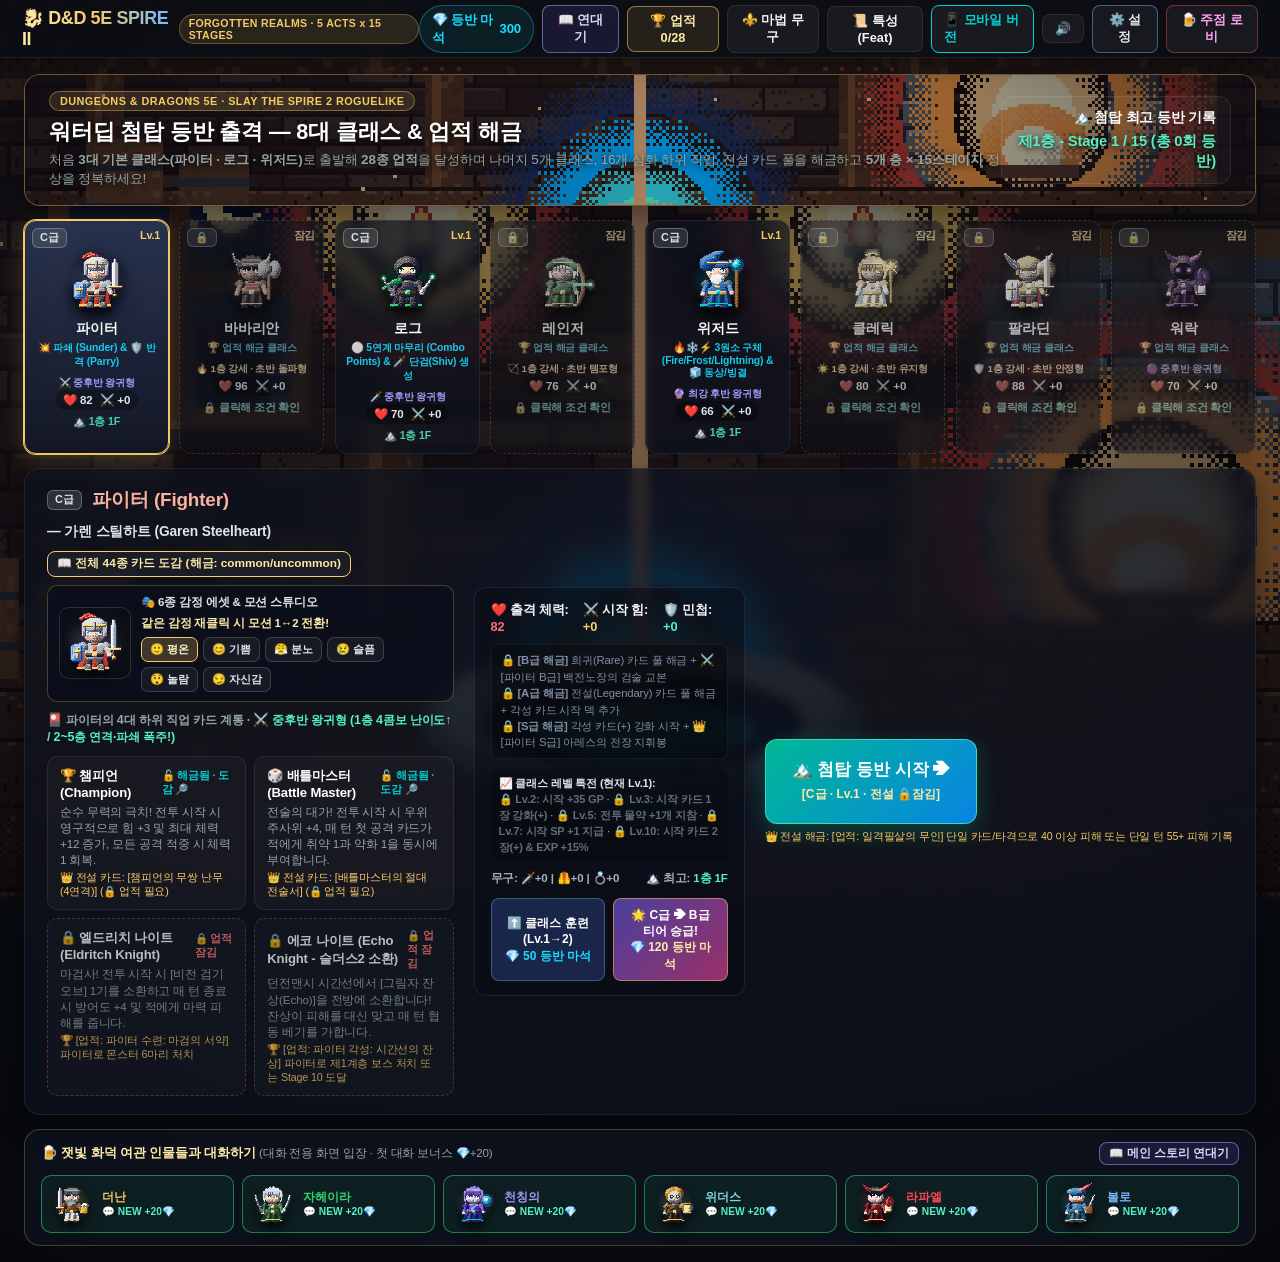
==== commit 1e42f8df: "Rewrite cohesive original Main Story (1) + 5 Floors x 3 Boss-Linked Episodes (15) with Narrator/Boss" ====
--- a/index.html
+++ b/index.html
@@ -13,7 +13,7 @@
   <link rel="icon" type="image/png" sizes="192x192" href="icons/icon-192.png" />
   <link rel="apple-touch-icon" sizes="180x180" href="icons/apple-touch-icon.png" />
   <title>D&D 5E SPIRE II: TALES OF UNDERMOUNTAIN (8클래스 32직업 · 5계층 × 15스테이지)</title>
-  <link rel="stylesheet" href="style.css?v=14" />
+  <link rel="stylesheet" href="style.css?v=17" />
   <script>
     (function () {
       var params = new URLSearchParams(window.location.search);
@@ -133,7 +133,7 @@
         <div class="map-theme-banner">
           <img id="map-bg-img" class="scene-banner-img" alt="" aria-hidden="true" />
           <div class="map-theme-banner-overlay">
-            <span id="map-theme-badge" class="theme-pill-badge">🎨 1층 · 재나타의 암흑 길드 금고</span>
+            <span id="map-theme-badge" class="theme-pill-badge">🎨 1층 · 자나사르의 암흑 길드 금고</span>
           </div>
         </div>
         <div class="map-header">
@@ -482,7 +482,7 @@
   <div id="modal-story" class="modal-backdrop hidden">
     <div class="modal-box story-chronicle-box">
       <div class="modal-header">
-        <h2>📖 발더스 게이트 연대기 — 절대자의 첨탑 메인 스토리</h2>
+        <h2>📖 스토리 연대기 — 다섯 개의 인장 (메인 1 + 층별 3화)</h2>
         <button class="btn-close" onclick="Game.closeStoryChronicleModal()">✕</button>
       </div>
       <div id="story-chronicle-body"></div>
@@ -496,14 +496,14 @@
   <!-- NON-BLOCKING IN-GAME TOAST STACK -->
   <div id="toast-container" class="toast-container"></div>
 
-  <script src="data.js?v=14"></script>
-  <script src="sprites.js?v=14"></script>
-  <script src="story.js?v=14"></script>
-  <script src="backgrounds.js?v=14"></script>
-  <script src="card_art.js?v=14"></script>
-  <script src="achievements.js?v=14"></script>
-  <script src="game.js?v=14"></script>
-  <script src="pwa.js?v=14"></script>
+  <script src="data.js?v=17"></script>
+  <script src="sprites.js?v=17"></script>
+  <script src="story.js?v=17"></script>
+  <script src="backgrounds.js?v=17"></script>
+  <script src="card_art.js?v=17"></script>
+  <script src="achievements.js?v=17"></script>
+  <script src="game.js?v=17"></script>
+  <script src="pwa.js?v=17"></script>
 </body>
 
 </html>
--- a/style.css
+++ b/style.css
@@ -3833,9 +3833,9 @@
   75%      { transform: rotate(4deg) translateY(-2px) scale(1.04); }
 }
 @keyframes motSmugFlourish {
-  0%, 100% { transform: translateY(0) scale(1); }
-  30%      { transform: translateY(-8px) scale(-1.05, 1.05); }
-  65%      { transform: translateY(-4px) scale(1.07); }
+  0%, 100% { transform: translateY(0) rotate(0deg) scale(1); }
+  30%      { transform: translateY(-10px) rotate(6deg) scale(1.09); filter: drop-shadow(0 0 14px rgba(246, 201, 103, 0.78)); }
+  65%      { transform: translateY(-4px) rotate(-4deg) scale(1.06); }
 }
 
 /* --- 7. COMBAT: PLAYER ATTACK (3 distinct motions) --- */
@@ -3957,3 +3957,59 @@
   0%, 100% { transform: rotate(0deg) scale(1); }
   40%      { transform: rotate(-6deg) translateY(-8px) scale(1.1); filter: drop-shadow(0 0 16px rgba(246, 201, 103, 0.95)); }
 }
+
+/* ==========================================================================
+   V2.2 NARRATOR MODE, BOSS CONFRONTATION STAGE & 3-EPISODE CHRONICLE BUTTONS
+   ========================================================================== */
+.story-dialogue-text.is-narrator {
+  font-style: italic;
+  color: #f6e5c5;
+  border-left: 3px solid rgba(246, 201, 103, 0.72);
+  padding-left: 12px;
+  background: rgba(246, 201, 103, 0.06);
+  border-radius: 0 8px 8px 0;
+  padding-top: 6px;
+  padding-bottom: 6px;
+}
+
+.story-actor-slot.is-boss-actor .story-actor-sprite {
+  width: 148px;
+  height: 148px;
+  filter: drop-shadow(0 0 18px rgba(255, 71, 87, 0.65));
+}
+
+.chronicle-ep-row {
+  display: grid;
+  grid-template-columns: repeat(3, minmax(0, 1fr));
+  gap: 6px;
+  margin-top: 9px;
+}
+
+.chronicle-ep-btn {
+  padding: 6px 8px;
+  border-radius: 8px;
+  border: 1px solid rgba(246, 201, 103, 0.38);
+  background: rgba(246, 201, 103, 0.1);
+  color: #ffeaa7;
+  font-size: 0.7rem;
+  font-weight: 700;
+  cursor: pointer;
+  text-align: left;
+  transition: transform 0.12s ease, background 0.15s ease, border-color 0.15s ease;
+}
+
+.chronicle-ep-btn:hover {
+  transform: translateY(-1px);
+  background: rgba(246, 201, 103, 0.22);
+  border-color: #f6c967;
+}
+
+@media (max-width: 640px) {
+  .chronicle-ep-row {
+    grid-template-columns: 1fr;
+  }
+  .story-actor-slot.is-boss-actor .story-actor-sprite {
+    width: 102px;
+    height: 102px;
+  }
+}
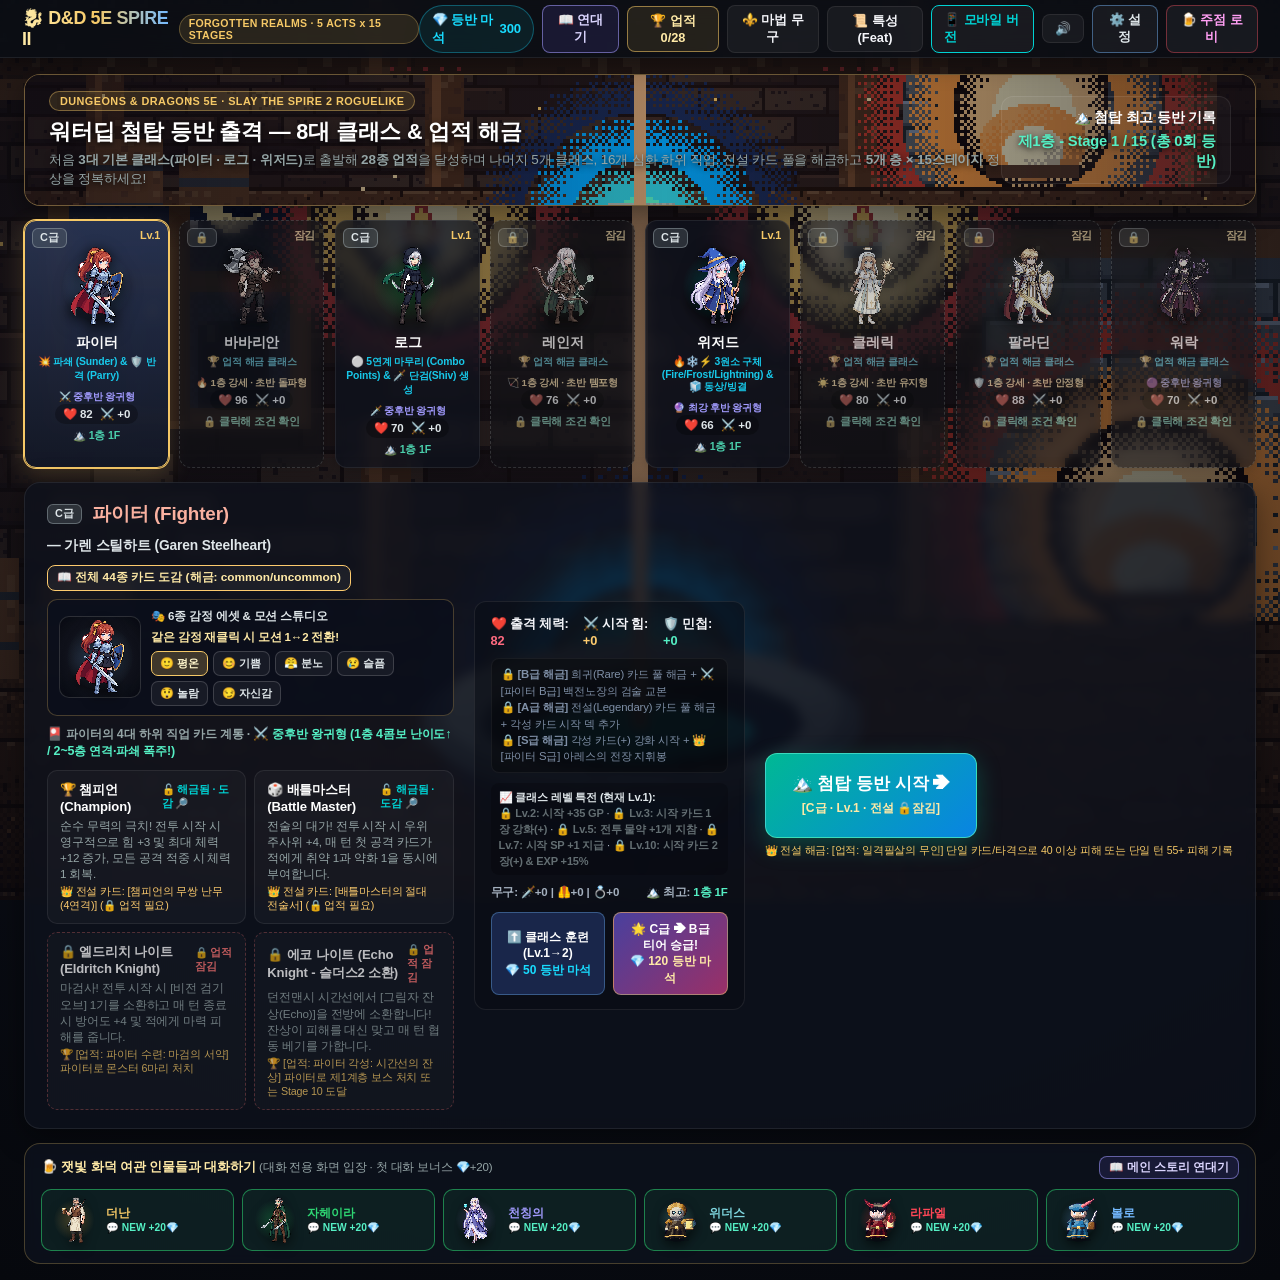
==== commit c92a2212: "Upgrade hero & core NPC sprites to 160x160 subculture anime pixel art (v18)" ====
--- a/index.html
+++ b/index.html
@@ -13,7 +13,7 @@
   <link rel="icon" type="image/png" sizes="192x192" href="icons/icon-192.png" />
   <link rel="apple-touch-icon" sizes="180x180" href="icons/apple-touch-icon.png" />
   <title>D&D 5E SPIRE II: TALES OF UNDERMOUNTAIN (8클래스 32직업 · 5계층 × 15스테이지)</title>
-  <link rel="stylesheet" href="style.css?v=17" />
+  <link rel="stylesheet" href="style.css?v=18" />
   <script>
     (function () {
       var params = new URLSearchParams(window.location.search);
@@ -496,14 +496,14 @@
   <!-- NON-BLOCKING IN-GAME TOAST STACK -->
   <div id="toast-container" class="toast-container"></div>
 
-  <script src="data.js?v=17"></script>
-  <script src="sprites.js?v=17"></script>
-  <script src="story.js?v=17"></script>
-  <script src="backgrounds.js?v=17"></script>
-  <script src="card_art.js?v=17"></script>
-  <script src="achievements.js?v=17"></script>
-  <script src="game.js?v=17"></script>
-  <script src="pwa.js?v=17"></script>
+  <script src="data.js?v=18"></script>
+  <script src="sprites.js?v=18"></script>
+  <script src="story.js?v=18"></script>
+  <script src="backgrounds.js?v=18"></script>
+  <script src="card_art.js?v=18"></script>
+  <script src="achievements.js?v=18"></script>
+  <script src="game.js?v=18"></script>
+  <script src="pwa.js?v=18"></script>
 </body>
 
 </html>
--- a/style.css
+++ b/style.css
@@ -394,9 +394,9 @@
 }
 
 .char-avatar-wrap {
-  width: 64px;
-  height: 64px;
-  margin: 16px 0 6px;
+  width: 82px;
+  height: 82px;
+  margin: 12px 0 6px;
   display: flex;
   align-items: center;
   justify-content: center;
@@ -2454,6 +2454,123 @@
   height: 64px;
 }
 
+.char-avatar-wrap .pixel-sprite.px-anime-art {
+  width: 82px;
+  height: 82px;
+}
+
+/* ==========================================================================
+   V2.2 SUBCULTURE ANIME PIXEL-ART SPRITES (160x160 CRISP PNG + 6 EMOTION FX)
+   ========================================================================== */
+.pixel-sprite.px-anime-art .px-anime-bob {
+  transform: translateY(-2px) scale(1.01, 0.992);
+  transform-origin: center bottom;
+}
+
+.unit-avatar .pixel-sprite.px-anime-art {
+  width: 124px;
+  height: 124px;
+}
+
+.story-actor-sprite .pixel-sprite.px-anime-art {
+  width: 142px;
+  height: 142px;
+}
+
+.hub-emo-preview .pixel-sprite.px-anime-art {
+  width: 78px;
+  height: 78px;
+}
+
+.npc-chip-sprite .pixel-sprite.px-anime-art {
+  width: 48px;
+  height: 48px;
+}
+
+.event-npc-sprite .pixel-sprite.px-anime-art {
+  width: 68px;
+  height: 68px;
+}
+
+/* 6-Emotion Reactive Rim Lighting & Filter Accents on Anime Pixel Art */
+.pixel-sprite.px-anime-art[data-emo="happy"] {
+  filter: drop-shadow(0 0 8px rgba(255, 211, 42, 0.52)) drop-shadow(0 4px 6px rgba(0, 0, 0, 0.72)) brightness(1.06) saturate(1.08);
+}
+
+.pixel-sprite.px-anime-art[data-emo="angry"] {
+  filter: drop-shadow(0 0 9px rgba(255, 71, 87, 0.65)) drop-shadow(0 4px 6px rgba(0, 0, 0, 0.75)) contrast(1.07) saturate(1.12);
+}
+
+.pixel-sprite.px-anime-art[data-emo="sad"] {
+  filter: drop-shadow(0 0 7px rgba(116, 185, 255, 0.45)) drop-shadow(0 4px 6px rgba(0, 0, 0, 0.72)) brightness(0.88) saturate(0.78);
+}
+
+.pixel-sprite.px-anime-art[data-emo="surprised"] {
+  filter: drop-shadow(0 0 10px rgba(0, 210, 211, 0.65)) drop-shadow(0 4px 6px rgba(0, 0, 0, 0.72)) brightness(1.12);
+}
+
+.pixel-sprite.px-anime-art[data-emo="smug"] {
+  filter: drop-shadow(0 0 9px rgba(224, 86, 253, 0.56)) drop-shadow(0 4px 6px rgba(0, 0, 0, 0.75)) contrast(1.05);
+}
+
+/* Crisp Pixel-Art Emotion Overlay Emblem (Top-Right of Head) */
+.px-emo-fx {
+  position: absolute;
+  top: 2%;
+  right: 4%;
+  width: 26%;
+  height: 26%;
+  min-width: 14px;
+  min-height: 14px;
+  z-index: 4;
+  pointer-events: none;
+  image-rendering: pixelated;
+  animation: pxEmoFloat 0.9s steps(2, end) infinite;
+}
+
+.px-emo-fx svg {
+  width: 100%;
+  height: 100%;
+  display: block;
+  filter: drop-shadow(0 1px 2px rgba(0, 0, 0, 0.85));
+}
+
+.px-emo-fx.px-emo-angry {
+  animation: pxEmoPulse 0.48s steps(2, end) infinite;
+}
+
+.px-emo-fx.px-emo-surprised {
+  animation: pxEmoPulse 0.55s steps(2, end) infinite;
+}
+
+@keyframes pxEmoFloat {
+  0% {
+    transform: translateY(0);
+  }
+
+  50% {
+    transform: translateY(-2px);
+  }
+
+  100% {
+    transform: translateY(0);
+  }
+}
+
+@keyframes pxEmoPulse {
+  0% {
+    transform: scale(1);
+  }
+
+  50% {
+    transform: scale(1.14) translateY(-1px);
+  }
+
+  100% {
+    transform: scale(1);
+  }
+}
+
 /* Authentic 2-Frame Retro Pixel-Art Stepping (Frame 1 <-> Frame 2) */
 .pixel-sprite .px-f1 {
   animation: pxFrame1 0.84s steps(1, end) infinite;
@@ -2824,14 +2941,23 @@
   box-shadow: 0 0 12px rgba(46, 213, 115, 0.24);
   animation: pwaPulse 2.4s ease-in-out infinite;
 }
+
 .btn-pwa-install:hover {
   background: linear-gradient(135deg, rgba(46, 213, 115, 0.36), rgba(24, 220, 255, 0.36));
   border-color: #ffeaa7;
   color: #ffffff;
 }
+
 @keyframes pwaPulse {
-  0%, 100% { box-shadow: 0 0 8px rgba(46, 213, 115, 0.2); }
-  50% { box-shadow: 0 0 16px rgba(24, 220, 255, 0.45); }
+
+  0%,
+  100% {
+    box-shadow: 0 0 8px rgba(46, 213, 115, 0.2);
+  }
+
+  50% {
+    box-shadow: 0 0 16px rgba(24, 220, 255, 0.45);
+  }
 }
 
 /* ==========================================================================
@@ -2842,6 +2968,7 @@
   color: #ffeaa7;
   background: rgba(246, 201, 103, 0.1);
 }
+
 .btn-ach-hud:hover {
   border-color: #f6c967;
   background: rgba(246, 201, 103, 0.22);
@@ -2853,17 +2980,20 @@
   border-style: dashed;
   border-color: rgba(149, 165, 166, 0.35);
 }
+
 .char-roster-card.char-locked.selected {
   opacity: 0.92;
   filter: grayscale(0.2);
   border-style: solid;
   border-color: #ff7675;
 }
+
 .subclass-card.subclass-locked {
   opacity: 0.72;
   border-style: dashed;
   border-color: rgba(255, 118, 117, 0.38);
 }
+
 .btn-start-run.btn-locked-run {
   background: linear-gradient(135deg, #4b3832 0%, #2c1e26 100%);
   border-color: rgba(246, 201, 103, 0.55);
@@ -2876,6 +3006,7 @@
 .ach-modal-box {
   max-width: 920px;
 }
+
 .ach-summary-box {
   background: rgba(10, 14, 24, 0.72);
   border: 1px solid rgba(246, 201, 103, 0.28);
@@ -2883,6 +3014,7 @@
   padding: 10px 14px;
   margin-bottom: 12px;
 }
+
 .ach-summary-row {
   display: flex;
   justify-content: space-between;
@@ -2890,12 +3022,14 @@
   font-size: 0.85rem;
   margin-bottom: 7px;
 }
+
 .ach-total-bar {
   height: 8px;
   border-radius: 99px;
   background: rgba(255, 255, 255, 0.08);
   overflow: hidden;
 }
+
 .ach-total-fill {
   height: 100%;
   background: linear-gradient(90deg, #f6c967, #2ed573);
@@ -2908,6 +3042,7 @@
   margin-bottom: 12px;
   flex-wrap: wrap;
 }
+
 .ach-tab-btn {
   background: rgba(255, 255, 255, 0.05);
   border: 1px solid rgba(255, 255, 255, 0.12);
@@ -2919,10 +3054,12 @@
   cursor: pointer;
   transition: all 0.15s ease;
 }
+
 .ach-tab-btn:hover {
   border-color: rgba(246, 201, 103, 0.6);
   color: #fff;
 }
+
 .ach-tab-btn.active {
   background: rgba(246, 201, 103, 0.18);
   border-color: #f6c967;
@@ -2937,6 +3074,7 @@
   overflow-y: auto;
   padding-right: 4px;
 }
+
 .ach-card {
   background: rgba(18, 23, 36, 0.88);
   border: 1px solid rgba(255, 255, 255, 0.09);
@@ -2946,15 +3084,18 @@
   flex-direction: column;
   gap: 7px;
 }
+
 .ach-card.earned {
   border-color: rgba(46, 213, 115, 0.6);
   background: linear-gradient(135deg, rgba(22, 42, 34, 0.82), rgba(16, 22, 34, 0.92));
 }
+
 .ach-card-top {
   display: flex;
   align-items: flex-start;
   gap: 10px;
 }
+
 .ach-icon {
   width: 38px;
   height: 38px;
@@ -2967,10 +3108,12 @@
   font-size: 1.3rem;
   flex-shrink: 0;
 }
+
 .ach-card.earned .ach-icon {
   border-color: #f6c967;
   background: rgba(246, 201, 103, 0.14);
 }
+
 .ach-meta h4 {
   font-size: 0.85rem;
   color: #fff;
@@ -2980,11 +3123,13 @@
   gap: 6px;
   flex-wrap: wrap;
 }
+
 .ach-meta p {
   font-size: 0.74rem;
   color: #a4b0be;
   line-height: 1.35;
 }
+
 .ach-done-pill {
   font-size: 0.64rem;
   padding: 1px 6px;
@@ -2993,6 +3138,7 @@
   color: #55efc4;
   border: 1px solid rgba(46, 213, 115, 0.5);
 }
+
 .ach-lock-pill {
   font-size: 0.64rem;
   padding: 1px 6px;
@@ -3000,6 +3146,7 @@
   background: rgba(255, 255, 255, 0.06);
   color: #95a5a6;
 }
+
 .ach-reward-line {
   font-size: 0.73rem;
   font-weight: 700;
@@ -3009,11 +3156,13 @@
   border-radius: 6px;
   padding: 4px 8px;
 }
+
 .ach-prog-wrap {
   display: flex;
   align-items: center;
   gap: 8px;
 }
+
 .ach-prog-bar {
   flex: 1;
   height: 6px;
@@ -3021,13 +3170,16 @@
   background: rgba(255, 255, 255, 0.08);
   overflow: hidden;
 }
+
 .ach-prog-fill {
   height: 100%;
   background: linear-gradient(90deg, #74b9ff, #55efc4);
 }
+
 .ach-card.earned .ach-prog-fill {
   background: linear-gradient(90deg, #2ed573, #f6c967);
 }
+
 .ach-prog-txt {
   font-size: 0.7rem;
   font-weight: 700;
@@ -3044,18 +3196,22 @@
 html.pixel-bg-off .battlefield-bg-img {
   opacity: 0 !important;
 }
+
 .btn-settings-hud {
   border-color: rgba(116, 185, 255, 0.45);
   color: #dfe6e9;
 }
+
 .settings-modal-box {
   max-width: 640px;
 }
+
 .settings-modal-body {
   display: flex;
   flex-direction: column;
   gap: 14px;
 }
+
 .settings-section {
   background: rgba(10, 14, 24, 0.68);
   border: 1px solid rgba(255, 255, 255, 0.08);
@@ -3065,11 +3221,13 @@
   flex-direction: column;
   gap: 10px;
 }
+
 .settings-section h3 {
   font-size: 0.88rem;
   color: #f6c967;
   margin-bottom: 2px;
 }
+
 .settings-toggle-row {
   display: flex;
   align-items: center;
@@ -3078,20 +3236,24 @@
   padding: 6px 0;
   border-bottom: 1px solid rgba(255, 255, 255, 0.05);
 }
+
 .settings-toggle-row:last-child {
   border-bottom: none;
   padding-bottom: 0;
 }
+
 .settings-toggle-row strong {
   font-size: 0.83rem;
   color: #fff;
   display: block;
 }
+
 .settings-toggle-row p {
   font-size: 0.72rem;
   color: #95a5a6;
   margin-top: 2px;
 }
+
 .settings-pill-btn {
   padding: 6px 12px;
   border-radius: 99px;
@@ -3102,16 +3264,19 @@
   flex-shrink: 0;
   transition: all 0.15s ease;
 }
+
 .settings-pill-btn.on {
   background: rgba(46, 213, 115, 0.18);
   border-color: #2ed573;
   color: #55efc4;
 }
+
 .settings-pill-btn.off {
   background: rgba(255, 255, 255, 0.06);
   border-color: rgba(255, 255, 255, 0.16);
   color: #95a5a6;
 }
+
 .settings-account-summary {
   display: flex;
   flex-wrap: wrap;
@@ -3122,31 +3287,38 @@
   padding: 8px 10px;
   border-radius: 8px;
 }
+
 .settings-account-summary strong {
   color: #ffeaa7;
 }
+
 .settings-action-grid {
   display: grid;
   grid-template-columns: repeat(auto-fit, minmax(170px, 1fr));
   gap: 8px;
 }
+
 .settings-danger-zone {
   border-color: rgba(255, 82, 99, 0.36);
   background: rgba(34, 12, 18, 0.65);
 }
+
 .settings-danger-zone h3 {
   color: #ff7675;
 }
+
 .settings-danger-note {
   font-size: 0.74rem;
   color: #dfe6e9;
   line-height: 1.4;
 }
+
 .settings-reset-col {
   display: flex;
   flex-direction: column;
   gap: 8px;
 }
+
 .settings-reset-btn {
   width: 100%;
   padding: 10px 12px;
@@ -3160,11 +3332,13 @@
   text-align: left;
   transition: all 0.16s ease;
 }
+
 .settings-reset-btn.danger-full {
   background: rgba(255, 71, 87, 0.15);
   border-color: rgba(255, 71, 87, 0.55);
   color: #ffcccc;
 }
+
 .settings-reset-btn.confirming {
   background: linear-gradient(135deg, #eb3b5a, #b33939) !important;
   border-color: #ffeaa7 !important;
@@ -3172,6 +3346,7 @@
   box-shadow: 0 0 18px rgba(235, 59, 90, 0.55);
   animation: pulseGlow 0.9s infinite alternate;
 }
+
 .settings-reset-btn:disabled {
   opacity: 0.4;
   cursor: not-allowed;
@@ -3185,6 +3360,7 @@
   color: #dcd6ff;
   background: rgba(108, 92, 231, 0.14);
 }
+
 .btn-story-hud:hover {
   border-color: #f6c967;
   color: #ffeaa7;
@@ -3206,9 +3382,11 @@
   -webkit-box-orient: vertical;
   overflow: hidden;
 }
+
 .game-card.rarity-legendary .card-flavor {
   color: #f6d58e;
 }
+
 .game-card.rarity-rare .card-flavor {
   color: #d7b2ff;
 }
@@ -3218,9 +3396,11 @@
   max-width: 680px;
   padding: 18px;
 }
+
 .story-chronicle-box {
   max-width: 820px;
 }
+
 .story-cutin-banner {
   position: relative;
   height: 126px;
@@ -3232,6 +3412,7 @@
   display: flex;
   align-items: flex-end;
 }
+
 .story-cutin-bg {
   position: absolute;
   inset: 0;
@@ -3242,6 +3423,7 @@
   image-rendering: crisp-edges;
   opacity: 0.85;
 }
+
 .story-cutin-banner-text {
   position: relative;
   z-index: 2;
@@ -3249,12 +3431,14 @@
   padding: 10px 14px;
   background: linear-gradient(180deg, rgba(7, 9, 16, 0.08) 0%, rgba(7, 9, 16, 0.88) 100%);
 }
+
 .story-cutin-banner-text h2 {
   font-size: 1.15rem;
   color: #fff;
   margin: 4px 0 2px;
   text-shadow: 0 2px 6px rgba(0, 0, 0, 0.95);
 }
+
 .story-chap-pill {
   display: inline-block;
   font-size: 0.66rem;
@@ -3266,17 +3450,20 @@
   border: 1px solid rgba(246, 201, 103, 0.55);
   color: #ffeaa7;
 }
+
 .story-loc-tag {
   font-size: 0.72rem;
   color: #74b9ff;
   font-weight: 700;
 }
+
 .story-speaker-line {
   font-size: 0.82rem;
   font-weight: 800;
   color: #f6c967;
   margin-bottom: 8px;
 }
+
 .story-paragraphs {
   display: flex;
   flex-direction: column;
@@ -3286,6 +3473,7 @@
   line-height: 1.58;
   margin-bottom: 12px;
 }
+
 .story-origin-box {
   display: flex;
   align-items: center;
@@ -3296,27 +3484,32 @@
   padding: 10px 12px;
   margin-bottom: 10px;
 }
+
 .story-origin-avatar {
   width: 54px;
   height: 54px;
   flex-shrink: 0;
 }
+
 .story-origin-avatar .pixel-sprite {
   width: 54px;
   height: 54px;
 }
+
 .story-origin-tag {
   font-size: 0.74rem;
   font-weight: 800;
   color: #ffeaa7;
   margin-bottom: 3px;
 }
+
 .story-origin-quote {
   font-size: 0.78rem;
   font-style: italic;
   color: #dfe6e9;
   line-height: 1.42;
 }
+
 .story-objective-box {
   font-size: 0.79rem;
   font-weight: 800;
@@ -3332,34 +3525,41 @@
   flex-direction: column;
   gap: 10px;
 }
+
 .chronicle-card {
   background: rgba(14, 18, 30, 0.85);
   border: 1px solid rgba(255, 255, 255, 0.1);
   border-radius: 10px;
   padding: 12px 14px;
 }
+
 .chronicle-card.unlocked {
   border-color: rgba(116, 185, 255, 0.38);
 }
+
 .chronicle-card.epilogue {
   border-color: #f6c967;
   background: linear-gradient(135deg, rgba(46, 36, 20, 0.82), rgba(16, 20, 34, 0.92));
 }
+
 .chronicle-card.locked {
   opacity: 0.62;
   border-style: dashed;
 }
+
 .chronicle-head {
   display: flex;
   justify-content: space-between;
   align-items: center;
   margin-bottom: 5px;
 }
+
 .chronicle-card h4 {
   font-size: 0.92rem;
   color: #fff;
   margin-bottom: 3px;
 }
+
 .chronicle-text {
   margin-top: 7px;
   display: flex;
@@ -3369,6 +3569,7 @@
   color: #ced6e0;
   line-height: 1.5;
 }
+
 .chronicle-locked-hint {
   margin-top: 6px;
   font-size: 0.74rem;
@@ -3388,6 +3589,7 @@
   border-radius: var(--radius-lg);
   padding: 12px 16px;
 }
+
 .hub-npc-bar-head {
   display: flex;
   justify-content: space-between;
@@ -3398,15 +3600,18 @@
   font-size: 0.84rem;
   color: #ffeaa7;
 }
+
 .hub-npc-bar-head small {
   color: #95a5a6;
   font-size: 0.72rem;
 }
+
 .hub-npc-chips {
   display: grid;
   grid-template-columns: repeat(6, minmax(0, 1fr));
   gap: 8px;
 }
+
 .npc-talk-chip {
   background: rgba(255, 255, 255, 0.04);
   border: 1px solid rgba(255, 255, 255, 0.1);
@@ -3420,40 +3625,51 @@
   transition: all 0.16s ease;
   min-width: 0;
 }
+
 .npc-talk-chip:hover {
   transform: translateY(-2px);
   border-color: #f6c967;
   background: rgba(246, 201, 103, 0.1);
 }
+
 .npc-talk-chip.npc-new {
   border-color: rgba(46, 213, 115, 0.55);
   background: rgba(46, 213, 115, 0.08);
 }
+
 .npc-chip-sprite {
-  width: 44px;
-  height: 44px;
+  width: 48px;
+  height: 48px;
   flex-shrink: 0;
-}
+  display: flex;
+  align-items: center;
+  justify-content: center;
+}
+
 .npc-chip-sprite .pixel-sprite {
   width: 44px;
   height: 44px;
 }
+
 .npc-chip-info {
   display: flex;
   flex-direction: column;
   min-width: 0;
 }
+
 .npc-chip-info strong {
   font-size: 0.78rem;
   white-space: nowrap;
   overflow: hidden;
   text-overflow: ellipsis;
 }
+
 .npc-chip-info span {
   font-size: 0.64rem;
   color: #b2bec3;
   white-space: nowrap;
 }
+
 .npc-talk-chip.npc-new .npc-chip-info span {
   color: #55efc4;
   font-weight: 800;
@@ -3468,6 +3684,7 @@
   flex-direction: column;
   gap: 14px;
 }
+
 .story-stage {
   position: relative;
   min-height: 290px;
@@ -3480,6 +3697,7 @@
   justify-content: space-between;
   box-shadow: 0 12px 32px rgba(0, 0, 0, 0.6);
 }
+
 .story-stage-bg {
   position: absolute;
   inset: 0;
@@ -3491,6 +3709,7 @@
   image-rendering: crisp-edges;
   z-index: 0;
 }
+
 .story-stage::after {
   content: '';
   position: absolute;
@@ -3499,6 +3718,7 @@
   background: linear-gradient(180deg, rgba(6, 8, 15, 0.72) 0%, rgba(6, 8, 15, 0.14) 45%, rgba(6, 8, 15, 0.78) 100%);
   pointer-events: none;
 }
+
 .story-stage-header {
   position: relative;
   z-index: 2;
@@ -3508,12 +3728,14 @@
   gap: 12px;
   padding: 14px 18px;
 }
+
 .story-stage-header h2 {
   font-size: 1.18rem;
   color: #fff;
   margin-top: 4px;
   text-shadow: 0 2px 8px rgba(0, 0, 0, 0.95);
 }
+
 .story-prog-pill {
   font-size: 0.72rem;
   font-weight: 800;
@@ -3523,6 +3745,7 @@
   border: 1px solid rgba(255, 255, 255, 0.18);
   color: #dfe6e9;
 }
+
 .story-actors-row {
   position: relative;
   z-index: 2;
@@ -3532,6 +3755,7 @@
   padding: 8px 46px 14px;
   gap: 20px;
 }
+
 .story-actor-slot {
   display: flex;
   flex-direction: column;
@@ -3539,30 +3763,36 @@
   gap: 6px;
   transition: transform 0.24s ease, opacity 0.24s ease, filter 0.24s ease;
 }
+
 .story-actor-slot.speaking {
   transform: translateY(-6px) scale(1.08);
   opacity: 1;
   filter: drop-shadow(0 0 14px rgba(246, 201, 103, 0.45));
 }
+
 .story-actor-slot.listening {
   transform: scale(0.92);
   opacity: 0.62;
   filter: brightness(0.75);
 }
+
 .story-actor-sprite {
-  width: 112px;
-  height: 112px;
+  width: 142px;
+  height: 142px;
   display: flex;
   align-items: center;
   justify-content: center;
 }
+
 .story-actor-sprite .pixel-sprite {
-  width: 112px;
-  height: 112px;
-}
-.story-actor-slot.actor-right .story-actor-sprite .pixel-sprite {
+  width: 120px;
+  height: 120px;
+}
+
+.story-actor-slot.actor-right .story-actor-sprite .pixel-sprite:not(.px-anime-art) {
   transform: scaleX(-1);
 }
+
 .story-actor-tag {
   font-size: 0.76rem;
   font-weight: 800;
@@ -3582,6 +3812,7 @@
   padding: 18px 22px;
   box-shadow: 0 10px 28px rgba(0, 0, 0, 0.55);
 }
+
 .story-dialogue-head {
   display: flex;
   align-items: baseline;
@@ -3591,13 +3822,16 @@
   padding-bottom: 8px;
   border-bottom: 1px solid rgba(255, 255, 255, 0.08);
 }
+
 .story-dialogue-head strong {
   font-size: 1.05rem;
 }
+
 .story-dialogue-head span {
   font-size: 0.76rem;
   color: #95a5a6;
 }
+
 .story-dialogue-text {
   font-size: 0.96rem;
   line-height: 1.65;
@@ -3605,12 +3839,14 @@
   min-height: 58px;
   margin-bottom: 14px;
 }
+
 .story-choices-row {
   display: flex;
   flex-direction: column;
   gap: 8px;
   margin-bottom: 8px;
 }
+
 .story-choice-btn {
   width: 100%;
   text-align: left;
@@ -3624,11 +3860,13 @@
   cursor: pointer;
   transition: all 0.15s ease;
 }
+
 .story-choice-btn:hover {
   border-color: #f6c967;
   background: rgba(246, 201, 103, 0.14);
   transform: translateX(3px);
 }
+
 .story-controls-row {
   display: flex;
   justify-content: flex-end;
@@ -3645,11 +3883,16 @@
   padding: 8px 12px;
   margin-bottom: 12px;
 }
+
 .event-npc-sprite {
-  width: 56px;
-  height: 56px;
+  width: 68px;
+  height: 68px;
   flex-shrink: 0;
-}
+  display: flex;
+  align-items: center;
+  justify-content: center;
+}
+
 .event-npc-sprite .pixel-sprite {
   width: 56px;
   height: 56px;
@@ -3685,8 +3928,8 @@
 }
 
 .hub-emo-preview {
-  width: 72px;
-  height: 72px;
+  width: 82px;
+  height: 82px;
   flex-shrink: 0;
   display: flex;
   align-items: center;
@@ -3749,213 +3992,638 @@
 }
 
 /* --- 1. EMOTION: NEUTRAL (2 distinct motions) --- */
-.mot-neutral-breathe { animation: motNeutralBreathe 0.65s ease-in-out; }
-.mot-neutral-nod     { animation: motNeutralNod 0.55s ease-out; }
+.mot-neutral-breathe {
+  animation: motNeutralBreathe 0.65s ease-in-out;
+}
+
+.mot-neutral-nod {
+  animation: motNeutralNod 0.55s ease-out;
+}
+
 @keyframes motNeutralBreathe {
-  0%, 100% { transform: translateY(0) scaleY(1); }
-  50%      { transform: translateY(-3px) scaleY(1.03); }
-}
+
+  0%,
+  100% {
+    transform: translateY(0) scaleY(1);
+  }
+
+  50% {
+    transform: translateY(-3px) scaleY(1.03);
+  }
+}
+
 @keyframes motNeutralNod {
-  0%, 100% { transform: translateY(0) rotate(0deg); }
-  35%      { transform: translateY(4px) rotate(3deg); }
-  70%      { transform: translateY(-2px) rotate(-1deg); }
+
+  0%,
+  100% {
+    transform: translateY(0) rotate(0deg);
+  }
+
+  35% {
+    transform: translateY(4px) rotate(3deg);
+  }
+
+  70% {
+    transform: translateY(-2px) rotate(-1deg);
+  }
 }
 
 /* --- 2. EMOTION: HAPPY (2 distinct motions) --- */
-.mot-happy-hop  { animation: motHappyHop 0.62s cubic-bezier(0.22, 1, 0.36, 1); }
-.mot-happy-sway { animation: motHappySway 0.72s ease-in-out; }
+.mot-happy-hop {
+  animation: motHappyHop 0.62s cubic-bezier(0.22, 1, 0.36, 1);
+}
+
+.mot-happy-sway {
+  animation: motHappySway 0.72s ease-in-out;
+}
+
 @keyframes motHappyHop {
-  0%, 100% { transform: translateY(0) scale(1); }
-  30%      { transform: translateY(-14px) scale(1.06, 0.96); }
-  55%      { transform: translateY(0) scale(1.05, 0.94); }
-  78%      { transform: translateY(-7px) scale(1.03); }
-}
+
+  0%,
+  100% {
+    transform: translateY(0) scale(1);
+  }
+
+  30% {
+    transform: translateY(-14px) scale(1.06, 0.96);
+  }
+
+  55% {
+    transform: translateY(0) scale(1.05, 0.94);
+  }
+
+  78% {
+    transform: translateY(-7px) scale(1.03);
+  }
+}
+
 @keyframes motHappySway {
-  0%, 100% { transform: rotate(0deg) translateY(0); }
-  25%      { transform: rotate(-7deg) translateY(-5px) scale(1.04); }
-  50%      { transform: rotate(7deg) translateY(-7px) scale(1.05); }
-  75%      { transform: rotate(-4deg) translateY(-3px); }
+
+  0%,
+  100% {
+    transform: rotate(0deg) translateY(0);
+  }
+
+  25% {
+    transform: rotate(-7deg) translateY(-5px) scale(1.04);
+  }
+
+  50% {
+    transform: rotate(7deg) translateY(-7px) scale(1.05);
+  }
+
+  75% {
+    transform: rotate(-4deg) translateY(-3px);
+  }
 }
 
 /* --- 3. EMOTION: ANGRY (2 distinct motions) --- */
-.mot-angry-stomp   { animation: motAngryStomp 0.52s cubic-bezier(0.36, 0.07, 0.19, 0.97); }
-.mot-angry-tremble { animation: motAngryTremble 0.55s linear; }
+.mot-angry-stomp {
+  animation: motAngryStomp 0.52s cubic-bezier(0.36, 0.07, 0.19, 0.97);
+}
+
+.mot-angry-tremble {
+  animation: motAngryTremble 0.55s linear;
+}
+
 @keyframes motAngryStomp {
-  0%, 100% { transform: translateY(0) scale(1); filter: none; }
-  25%      { transform: translateY(-10px) scale(1.08); filter: drop-shadow(0 0 12px rgba(255, 71, 87, 0.85)); }
-  50%      { transform: translateY(5px) scale(1.12, 0.88); filter: drop-shadow(0 0 16px rgba(255, 71, 87, 0.95)); }
-  75%      { transform: translateY(-3px) scale(1.04); }
-}
+
+  0%,
+  100% {
+    transform: translateY(0) scale(1);
+    filter: none;
+  }
+
+  25% {
+    transform: translateY(-10px) scale(1.08);
+    filter: drop-shadow(0 0 12px rgba(255, 71, 87, 0.85));
+  }
+
+  50% {
+    transform: translateY(5px) scale(1.12, 0.88);
+    filter: drop-shadow(0 0 16px rgba(255, 71, 87, 0.95));
+  }
+
+  75% {
+    transform: translateY(-3px) scale(1.04);
+  }
+}
+
 @keyframes motAngryTremble {
-  0%, 100% { transform: translateX(0) scale(1.04); }
-  15% { transform: translateX(-6px) rotate(-3deg) scale(1.07); }
-  30% { transform: translateX(6px) rotate(3deg) scale(1.08); }
-  45% { transform: translateX(-5px) rotate(-2deg) scale(1.08); }
-  60% { transform: translateX(5px) rotate(2deg) scale(1.06); }
-  80% { transform: translateX(-3px) scale(1.04); }
+
+  0%,
+  100% {
+    transform: translateX(0) scale(1.04);
+  }
+
+  15% {
+    transform: translateX(-6px) rotate(-3deg) scale(1.07);
+  }
+
+  30% {
+    transform: translateX(6px) rotate(3deg) scale(1.08);
+  }
+
+  45% {
+    transform: translateX(-5px) rotate(-2deg) scale(1.08);
+  }
+
+  60% {
+    transform: translateX(5px) rotate(2deg) scale(1.06);
+  }
+
+  80% {
+    transform: translateX(-3px) scale(1.04);
+  }
 }
 
 /* --- 4. EMOTION: SAD (2 distinct motions) --- */
-.mot-sad-droop { animation: motSadDroop 0.78s ease-in-out; }
-.mot-sad-sigh  { animation: motSadSigh 0.82s ease-in-out; }
+.mot-sad-droop {
+  animation: motSadDroop 0.78s ease-in-out;
+}
+
+.mot-sad-sigh {
+  animation: motSadSigh 0.82s ease-in-out;
+}
+
 @keyframes motSadDroop {
-  0%   { transform: translateY(0) scaleY(1); filter: saturate(1); }
-  45%  { transform: translateY(7px) scaleY(0.92) rotate(-3deg); filter: saturate(0.75) brightness(0.9); }
-  100% { transform: translateY(2px) scaleY(0.97); filter: saturate(0.9); }
-}
+  0% {
+    transform: translateY(0) scaleY(1);
+    filter: saturate(1);
+  }
+
+  45% {
+    transform: translateY(7px) scaleY(0.92) rotate(-3deg);
+    filter: saturate(0.75) brightness(0.9);
+  }
+
+  100% {
+    transform: translateY(2px) scaleY(0.97);
+    filter: saturate(0.9);
+  }
+}
+
 @keyframes motSadSigh {
-  0%, 100% { transform: translateY(0) scale(1); }
-  30%      { transform: translateY(-3px) scale(1.02, 1.04); }
-  75%      { transform: translateY(6px) scale(0.96, 0.91); }
+
+  0%,
+  100% {
+    transform: translateY(0) scale(1);
+  }
+
+  30% {
+    transform: translateY(-3px) scale(1.02, 1.04);
+  }
+
+  75% {
+    transform: translateY(6px) scale(0.96, 0.91);
+  }
 }
 
 /* --- 5. EMOTION: SURPRISED (2 distinct motions) --- */
-.mot-surprised-jump   { animation: motSurprisedJump 0.54s cubic-bezier(0.22, 1, 0.36, 1); }
-.mot-surprised-recoil { animation: motSurprisedRecoil 0.56s ease-out; }
+.mot-surprised-jump {
+  animation: motSurprisedJump 0.54s cubic-bezier(0.22, 1, 0.36, 1);
+}
+
+.mot-surprised-recoil {
+  animation: motSurprisedRecoil 0.56s ease-out;
+}
+
 @keyframes motSurprisedJump {
-  0%, 100% { transform: translateY(0) scale(1); }
-  22%      { transform: translateY(-18px) scale(0.92, 1.12); filter: brightness(1.25); }
-  58%      { transform: translateY(3px) scale(1.08, 0.92); }
-  80%      { transform: translateY(-4px) scale(1.02); }
-}
+
+  0%,
+  100% {
+    transform: translateY(0) scale(1);
+  }
+
+  22% {
+    transform: translateY(-18px) scale(0.92, 1.12);
+    filter: brightness(1.25);
+  }
+
+  58% {
+    transform: translateY(3px) scale(1.08, 0.92);
+  }
+
+  80% {
+    transform: translateY(-4px) scale(1.02);
+  }
+}
+
 @keyframes motSurprisedRecoil {
-  0%, 100% { transform: translateX(0) rotate(0deg); }
-  25%      { transform: translateX(-12px) translateY(-6px) rotate(-8deg) scale(1.06); }
-  65%      { transform: translateX(-4px) rotate(-2deg); }
+
+  0%,
+  100% {
+    transform: translateX(0) rotate(0deg);
+  }
+
+  25% {
+    transform: translateX(-12px) translateY(-6px) rotate(-8deg) scale(1.06);
+  }
+
+  65% {
+    transform: translateX(-4px) rotate(-2deg);
+  }
 }
 
 /* --- 6. EMOTION: SMUG (2 distinct motions) --- */
-.mot-smug-tilt     { animation: motSmugTilt 0.68s ease-in-out; }
-.mot-smug-flourish { animation: motSmugFlourish 0.72s cubic-bezier(0.22, 1, 0.36, 1); }
+.mot-smug-tilt {
+  animation: motSmugTilt 0.68s ease-in-out;
+}
+
+.mot-smug-flourish {
+  animation: motSmugFlourish 0.72s cubic-bezier(0.22, 1, 0.36, 1);
+}
+
 @keyframes motSmugTilt {
-  0%, 100% { transform: rotate(0deg) scale(1); }
-  40%      { transform: rotate(7deg) translateY(-5px) scale(1.07); filter: drop-shadow(0 0 12px rgba(224, 86, 253, 0.65)); }
-  75%      { transform: rotate(4deg) translateY(-2px) scale(1.04); }
-}
+
+  0%,
+  100% {
+    transform: rotate(0deg) scale(1);
+  }
+
+  40% {
+    transform: rotate(7deg) translateY(-5px) scale(1.07);
+    filter: drop-shadow(0 0 12px rgba(224, 86, 253, 0.65));
+  }
+
+  75% {
+    transform: rotate(4deg) translateY(-2px) scale(1.04);
+  }
+}
+
 @keyframes motSmugFlourish {
-  0%, 100% { transform: translateY(0) rotate(0deg) scale(1); }
-  30%      { transform: translateY(-10px) rotate(6deg) scale(1.09); filter: drop-shadow(0 0 14px rgba(246, 201, 103, 0.78)); }
-  65%      { transform: translateY(-4px) rotate(-4deg) scale(1.06); }
+
+  0%,
+  100% {
+    transform: translateY(0) rotate(0deg) scale(1);
+  }
+
+  30% {
+    transform: translateY(-10px) rotate(6deg) scale(1.09);
+    filter: drop-shadow(0 0 14px rgba(246, 201, 103, 0.78));
+  }
+
+  65% {
+    transform: translateY(-4px) rotate(-4deg) scale(1.06);
+  }
 }
 
 /* --- 7. COMBAT: PLAYER ATTACK (3 distinct motions) --- */
-.mot-atk-slash  { animation: motAtkSlash 0.34s cubic-bezier(0.2, 0.9, 0.3, 1); }
-.mot-atk-leap   { animation: motAtkLeap 0.38s cubic-bezier(0.22, 1, 0.36, 1); }
-.mot-atk-thrust { animation: motAtkThrust 0.3s ease-out; }
+.mot-atk-slash {
+  animation: motAtkSlash 0.34s cubic-bezier(0.2, 0.9, 0.3, 1);
+}
+
+.mot-atk-leap {
+  animation: motAtkLeap 0.38s cubic-bezier(0.22, 1, 0.36, 1);
+}
+
+.mot-atk-thrust {
+  animation: motAtkThrust 0.3s ease-out;
+}
+
 @keyframes motAtkSlash {
-  0%   { transform: translateX(0) rotate(0deg); }
-  35%  { transform: translateX(34px) rotate(12deg) scale(1.08); }
-  100% { transform: translateX(0) rotate(0deg); }
-}
+  0% {
+    transform: translateX(0) rotate(0deg);
+  }
+
+  35% {
+    transform: translateX(34px) rotate(12deg) scale(1.08);
+  }
+
+  100% {
+    transform: translateX(0) rotate(0deg);
+  }
+}
+
 @keyframes motAtkLeap {
-  0%   { transform: translate(0, 0) scale(1); }
-  38%  { transform: translate(28px, -22px) rotate(10deg) scale(1.1); }
-  68%  { transform: translate(36px, 4px) rotate(14deg) scale(1.06, 0.94); }
-  100% { transform: translate(0, 0) scale(1); }
-}
+  0% {
+    transform: translate(0, 0) scale(1);
+  }
+
+  38% {
+    transform: translate(28px, -22px) rotate(10deg) scale(1.1);
+  }
+
+  68% {
+    transform: translate(36px, 4px) rotate(14deg) scale(1.06, 0.94);
+  }
+
+  100% {
+    transform: translate(0, 0) scale(1);
+  }
+}
+
 @keyframes motAtkThrust {
-  0%   { transform: translateX(0) scaleX(1); }
-  25%  { transform: translateX(-10px) scaleX(0.92); }
-  55%  { transform: translateX(42px) scaleX(1.14) scaleY(0.94); }
-  100% { transform: translateX(0) scaleX(1); }
+  0% {
+    transform: translateX(0) scaleX(1);
+  }
+
+  25% {
+    transform: translateX(-10px) scaleX(0.92);
+  }
+
+  55% {
+    transform: translateX(42px) scaleX(1.14) scaleY(0.94);
+  }
+
+  100% {
+    transform: translateX(0) scaleX(1);
+  }
 }
 
 /* --- 8. COMBAT: PLAYER SKILL / BLOCK (2 distinct motions) --- */
-.mot-skill-guard { animation: motSkillGuard 0.36s ease-out; }
-.mot-skill-chant { animation: motSkillChant 0.44s ease-in-out; }
+.mot-skill-guard {
+  animation: motSkillGuard 0.36s ease-out;
+}
+
+.mot-skill-chant {
+  animation: motSkillChant 0.44s ease-in-out;
+}
+
 @keyframes motSkillGuard {
-  0%, 100% { transform: scale(1); box-shadow: none; }
-  40%      { transform: translateY(3px) scale(1.09, 0.93); box-shadow: 0 0 22px rgba(84, 160, 255, 0.7); }
-}
+
+  0%,
+  100% {
+    transform: scale(1);
+    box-shadow: none;
+  }
+
+  40% {
+    transform: translateY(3px) scale(1.09, 0.93);
+    box-shadow: 0 0 22px rgba(84, 160, 255, 0.7);
+  }
+}
+
 @keyframes motSkillChant {
-  0%, 100% { transform: translateY(0) scale(1); }
-  45%      { transform: translateY(-12px) scale(1.06); filter: drop-shadow(0 0 14px rgba(0, 210, 211, 0.85)); }
+
+  0%,
+  100% {
+    transform: translateY(0) scale(1);
+  }
+
+  45% {
+    transform: translateY(-12px) scale(1.06);
+    filter: drop-shadow(0 0 14px rgba(0, 210, 211, 0.85));
+  }
 }
 
 /* --- 9. COMBAT: PLAYER POWER / AWAKENING (2 distinct motions) --- */
-.mot-power-ascend { animation: motPowerAscend 0.56s cubic-bezier(0.22, 1, 0.36, 1); }
-.mot-power-burst  { animation: motPowerBurst 0.52s ease-out; }
+.mot-power-ascend {
+  animation: motPowerAscend 0.56s cubic-bezier(0.22, 1, 0.36, 1);
+}
+
+.mot-power-burst {
+  animation: motPowerBurst 0.52s ease-out;
+}
+
 @keyframes motPowerAscend {
-  0%, 100% { transform: translateY(0) scale(1); }
-  45%      { transform: translateY(-18px) scale(1.12); filter: drop-shadow(0 0 20px rgba(246, 201, 103, 0.95)); }
-}
+
+  0%,
+  100% {
+    transform: translateY(0) scale(1);
+  }
+
+  45% {
+    transform: translateY(-18px) scale(1.12);
+    filter: drop-shadow(0 0 20px rgba(246, 201, 103, 0.95));
+  }
+}
+
 @keyframes motPowerBurst {
-  0%, 100% { transform: scale(1); }
-  25%      { transform: scale(0.9); }
-  55%      { transform: scale(1.16); filter: brightness(1.35) drop-shadow(0 0 22px rgba(224, 86, 253, 0.95)); }
+
+  0%,
+  100% {
+    transform: scale(1);
+  }
+
+  25% {
+    transform: scale(0.9);
+  }
+
+  55% {
+    transform: scale(1.16);
+    filter: brightness(1.35) drop-shadow(0 0 22px rgba(224, 86, 253, 0.95));
+  }
 }
 
 /* --- 10. COMBAT: PLAYER HIT (2 distinct motions) --- */
-.mot-hit-knockback { animation: motHitKnockback 0.34s ease-out; }
-.mot-hit-stagger   { animation: motHitStagger 0.38s linear; }
+.mot-hit-knockback {
+  animation: motHitKnockback 0.34s ease-out;
+}
+
+.mot-hit-stagger {
+  animation: motHitStagger 0.38s linear;
+}
+
 @keyframes motHitKnockback {
-  0%, 100% { transform: translateX(0) rotate(0deg); }
-  30%      { transform: translateX(-22px) rotate(-10deg); filter: brightness(1.35) saturate(1.5); }
-}
+
+  0%,
+  100% {
+    transform: translateX(0) rotate(0deg);
+  }
+
+  30% {
+    transform: translateX(-22px) rotate(-10deg);
+    filter: brightness(1.35) saturate(1.5);
+  }
+}
+
 @keyframes motHitStagger {
-  0%, 100% { transform: translateX(0); }
-  20% { transform: translateX(-12px) translateY(3px) rotate(-6deg); filter: hue-rotate(-25deg); }
-  45% { transform: translateX(8px) rotate(4deg); }
-  70% { transform: translateX(-7px) rotate(-3deg); }
+
+  0%,
+  100% {
+    transform: translateX(0);
+  }
+
+  20% {
+    transform: translateX(-12px) translateY(3px) rotate(-6deg);
+    filter: hue-rotate(-25deg);
+  }
+
+  45% {
+    transform: translateX(8px) rotate(4deg);
+  }
+
+  70% {
+    transform: translateX(-7px) rotate(-3deg);
+  }
 }
 
 /* --- 11. COMBAT: ENEMY ATTACK (3 distinct motions) --- */
-.mot-enemy-lunge  { animation: motEnemyLunge 0.34s cubic-bezier(0.2, 0.9, 0.3, 1); }
-.mot-enemy-slam   { animation: motEnemySlam 0.4s cubic-bezier(0.22, 1, 0.36, 1); }
-.mot-enemy-pounce { animation: motEnemyPounce 0.38s ease-out; }
+.mot-enemy-lunge {
+  animation: motEnemyLunge 0.34s cubic-bezier(0.2, 0.9, 0.3, 1);
+}
+
+.mot-enemy-slam {
+  animation: motEnemySlam 0.4s cubic-bezier(0.22, 1, 0.36, 1);
+}
+
+.mot-enemy-pounce {
+  animation: motEnemyPounce 0.38s ease-out;
+}
+
 @keyframes motEnemyLunge {
-  0%, 100% { transform: translateX(0) rotate(0deg); }
-  35%      { transform: translateX(-34px) rotate(-10deg) scale(1.08); }
-}
+
+  0%,
+  100% {
+    transform: translateX(0) rotate(0deg);
+  }
+
+  35% {
+    transform: translateX(-34px) rotate(-10deg) scale(1.08);
+  }
+}
+
 @keyframes motEnemySlam {
-  0%, 100% { transform: translate(0, 0) scale(1); }
-  35%      { transform: translate(-18px, -22px) scale(1.12); }
-  65%      { transform: translate(-30px, 6px) scale(1.12, 0.88); }
-}
+
+  0%,
+  100% {
+    transform: translate(0, 0) scale(1);
+  }
+
+  35% {
+    transform: translate(-18px, -22px) scale(1.12);
+  }
+
+  65% {
+    transform: translate(-30px, 6px) scale(1.12, 0.88);
+  }
+}
+
 @keyframes motEnemyPounce {
-  0%, 100% { transform: translateX(0) scaleX(1); }
-  25%      { transform: translateX(10px) scaleX(0.92); }
-  55%      { transform: translateX(-38px) translateY(-8px) scaleX(1.14); }
+
+  0%,
+  100% {
+    transform: translateX(0) scaleX(1);
+  }
+
+  25% {
+    transform: translateX(10px) scaleX(0.92);
+  }
+
+  55% {
+    transform: translateX(-38px) translateY(-8px) scaleX(1.14);
+  }
 }
 
 /* --- 12. COMBAT: ENEMY HIT (2 distinct motions) --- */
-.mot-ehit-shake  { animation: motEhitShake 0.3s linear; }
-.mot-ehit-recoil { animation: motEhitRecoil 0.32s ease-out; }
+.mot-ehit-shake {
+  animation: motEhitShake 0.3s linear;
+}
+
+.mot-ehit-recoil {
+  animation: motEhitRecoil 0.32s ease-out;
+}
+
 @keyframes motEhitShake {
-  0%, 100% { transform: translateX(0); }
-  25% { transform: translateX(11px) rotate(5deg); filter: brightness(1.45); }
-  55% { transform: translateX(-8px) rotate(-4deg); }
-  80% { transform: translateX(6px); }
-}
+
+  0%,
+  100% {
+    transform: translateX(0);
+  }
+
+  25% {
+    transform: translateX(11px) rotate(5deg);
+    filter: brightness(1.45);
+  }
+
+  55% {
+    transform: translateX(-8px) rotate(-4deg);
+  }
+
+  80% {
+    transform: translateX(6px);
+  }
+}
+
 @keyframes motEhitRecoil {
-  0%, 100% { transform: translate(0, 0) scale(1); }
-  30%      { transform: translate(18px, -8px) rotate(10deg) scale(0.94, 1.08); filter: brightness(1.6); }
+
+  0%,
+  100% {
+    transform: translate(0, 0) scale(1);
+  }
+
+  30% {
+    transform: translate(18px, -8px) rotate(10deg) scale(0.94, 1.08);
+    filter: brightness(1.6);
+  }
 }
 
 /* --- 13. COMBAT: ENEMY BUFF / SUMMON (2 distinct motions) --- */
-.mot-ebuff-roar     { animation: motEbuffRoar 0.44s ease-out; }
-.mot-ebuff-levitate { animation: motEbuffLevitate 0.48s ease-in-out; }
+.mot-ebuff-roar {
+  animation: motEbuffRoar 0.44s ease-out;
+}
+
+.mot-ebuff-levitate {
+  animation: motEbuffLevitate 0.48s ease-in-out;
+}
+
 @keyframes motEbuffRoar {
-  0%, 100% { transform: scale(1); }
-  45%      { transform: scale(1.16) translateY(-6px); filter: drop-shadow(0 0 16px rgba(255, 159, 67, 0.9)); }
-}
+
+  0%,
+  100% {
+    transform: scale(1);
+  }
+
+  45% {
+    transform: scale(1.16) translateY(-6px);
+    filter: drop-shadow(0 0 16px rgba(255, 159, 67, 0.9));
+  }
+}
+
 @keyframes motEbuffLevitate {
-  0%, 100% { transform: translateY(0); }
-  50%      { transform: translateY(-16px) scale(1.06); filter: drop-shadow(0 0 18px rgba(162, 155, 254, 0.9)); }
+
+  0%,
+  100% {
+    transform: translateY(0);
+  }
+
+  50% {
+    transform: translateY(-16px) scale(1.06);
+    filter: drop-shadow(0 0 18px rgba(162, 155, 254, 0.9));
+  }
 }
 
 /* --- 14. VICTORY / CELEBRATION (2 distinct motions) --- */
-.mot-win-cheer  { animation: motWinCheer 0.7s cubic-bezier(0.22, 1, 0.36, 1); }
-.mot-win-salute { animation: motWinSalute 0.68s ease-in-out; }
+.mot-win-cheer {
+  animation: motWinCheer 0.7s cubic-bezier(0.22, 1, 0.36, 1);
+}
+
+.mot-win-salute {
+  animation: motWinSalute 0.68s ease-in-out;
+}
+
 @keyframes motWinCheer {
-  0%, 100% { transform: translateY(0) scale(1); }
-  30%      { transform: translateY(-18px) scale(1.08); }
-  58%      { transform: translateY(0) scale(1.04, 0.95); }
-  80%      { transform: translateY(-10px) scale(1.05); }
-}
+
+  0%,
+  100% {
+    transform: translateY(0) scale(1);
+  }
+
+  30% {
+    transform: translateY(-18px) scale(1.08);
+  }
+
+  58% {
+    transform: translateY(0) scale(1.04, 0.95);
+  }
+
+  80% {
+    transform: translateY(-10px) scale(1.05);
+  }
+}
+
 @keyframes motWinSalute {
-  0%, 100% { transform: rotate(0deg) scale(1); }
-  40%      { transform: rotate(-6deg) translateY(-8px) scale(1.1); filter: drop-shadow(0 0 16px rgba(246, 201, 103, 0.95)); }
+
+  0%,
+  100% {
+    transform: rotate(0deg) scale(1);
+  }
+
+  40% {
+    transform: rotate(-6deg) translateY(-8px) scale(1.1);
+    filter: drop-shadow(0 0 16px rgba(246, 201, 103, 0.95));
+  }
 }
 
 /* ==========================================================================
@@ -4008,8 +4676,9 @@
   .chronicle-ep-row {
     grid-template-columns: 1fr;
   }
+
   .story-actor-slot.is-boss-actor .story-actor-sprite {
     width: 102px;
     height: 102px;
   }
-}
+}
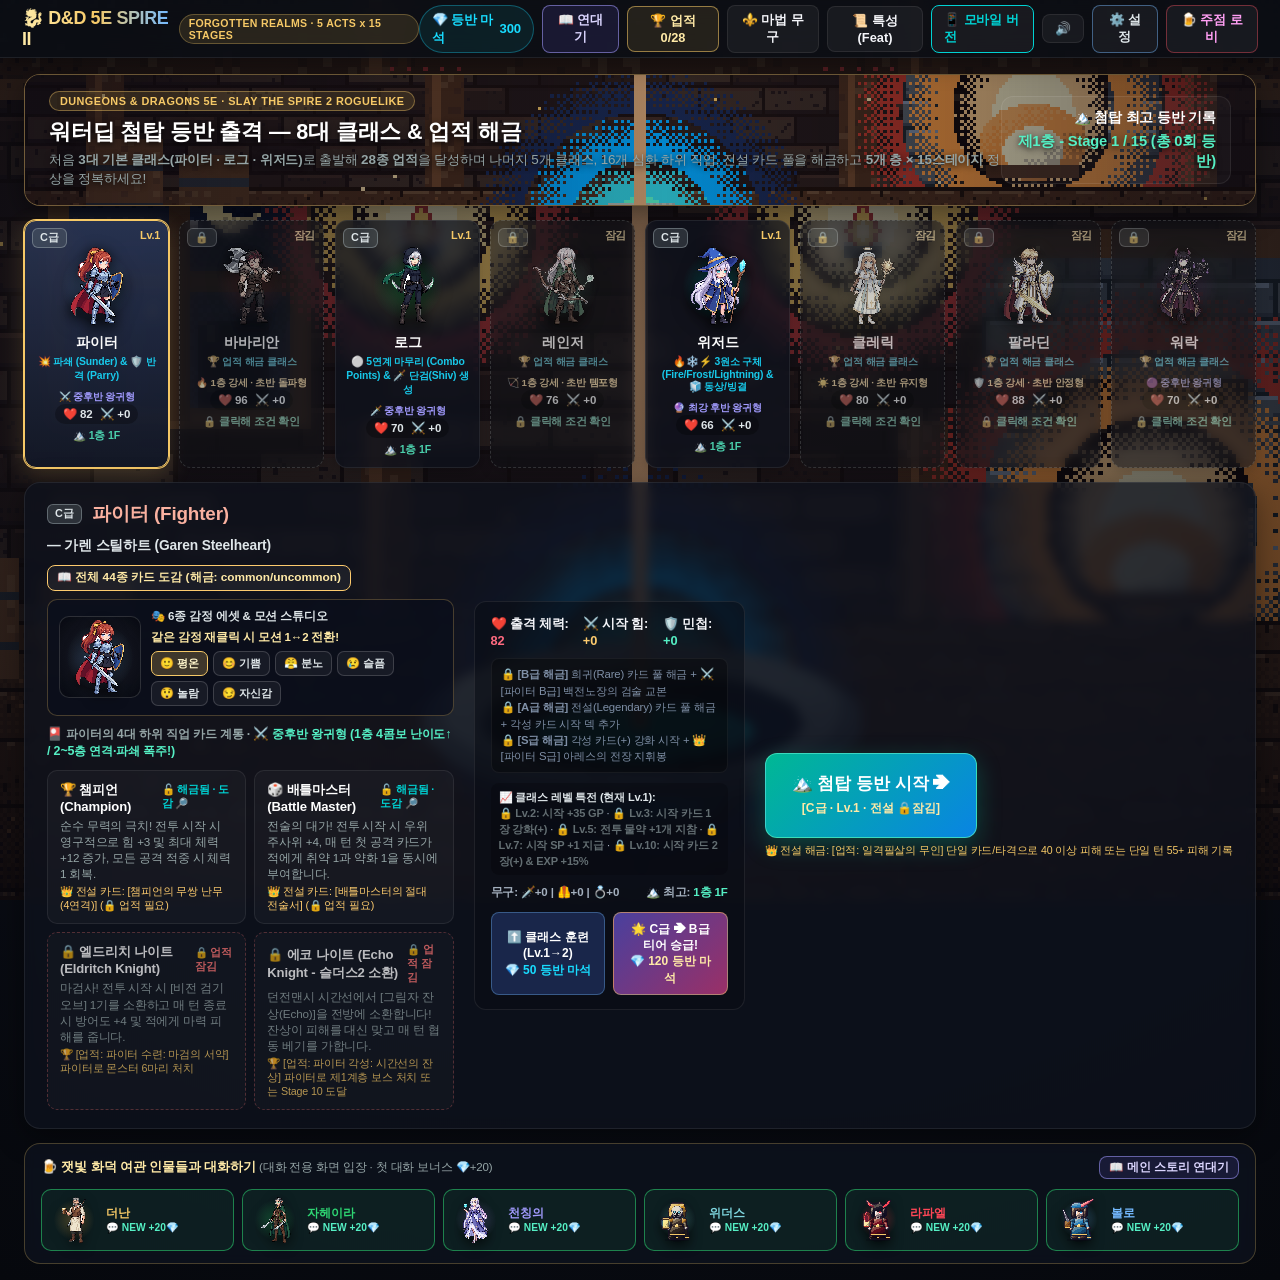
==== commit a593e7f7: "Upgrade all 82 monsters, 20 bosses & fallback NPCs to crisp cel-shaded anime pixel-art style (v19)" ====
--- a/index.html
+++ b/index.html
@@ -13,7 +13,7 @@
   <link rel="icon" type="image/png" sizes="192x192" href="icons/icon-192.png" />
   <link rel="apple-touch-icon" sizes="180x180" href="icons/apple-touch-icon.png" />
   <title>D&D 5E SPIRE II: TALES OF UNDERMOUNTAIN (8클래스 32직업 · 5계층 × 15스테이지)</title>
-  <link rel="stylesheet" href="style.css?v=18" />
+  <link rel="stylesheet" href="style.css?v=19" />
   <script>
     (function () {
       var params = new URLSearchParams(window.location.search);
@@ -496,14 +496,14 @@
   <!-- NON-BLOCKING IN-GAME TOAST STACK -->
   <div id="toast-container" class="toast-container"></div>
 
-  <script src="data.js?v=18"></script>
-  <script src="sprites.js?v=18"></script>
-  <script src="story.js?v=18"></script>
-  <script src="backgrounds.js?v=18"></script>
-  <script src="card_art.js?v=18"></script>
-  <script src="achievements.js?v=18"></script>
-  <script src="game.js?v=18"></script>
-  <script src="pwa.js?v=18"></script>
+  <script src="data.js?v=19"></script>
+  <script src="sprites.js?v=19"></script>
+  <script src="story.js?v=19"></script>
+  <script src="backgrounds.js?v=19"></script>
+  <script src="card_art.js?v=19"></script>
+  <script src="achievements.js?v=19"></script>
+  <script src="game.js?v=19"></script>
+  <script src="pwa.js?v=19"></script>
 </body>
 
 </html>
--- a/style.css
+++ b/style.css
@@ -2439,13 +2439,13 @@
 }
 
 .unit-avatar .pixel-sprite {
-  width: 96px;
-  height: 96px;
+  width: 108px;
+  height: 108px;
 }
 
 .unit-avatar .pixel-sprite.px-boss {
-  width: 120px;
-  height: 120px;
+  width: 134px;
+  height: 134px;
   filter: drop-shadow(0 0 12px rgba(246, 201, 103, 0.55)) drop-shadow(0 6px 8px rgba(0, 0, 0, 0.85));
 }
 
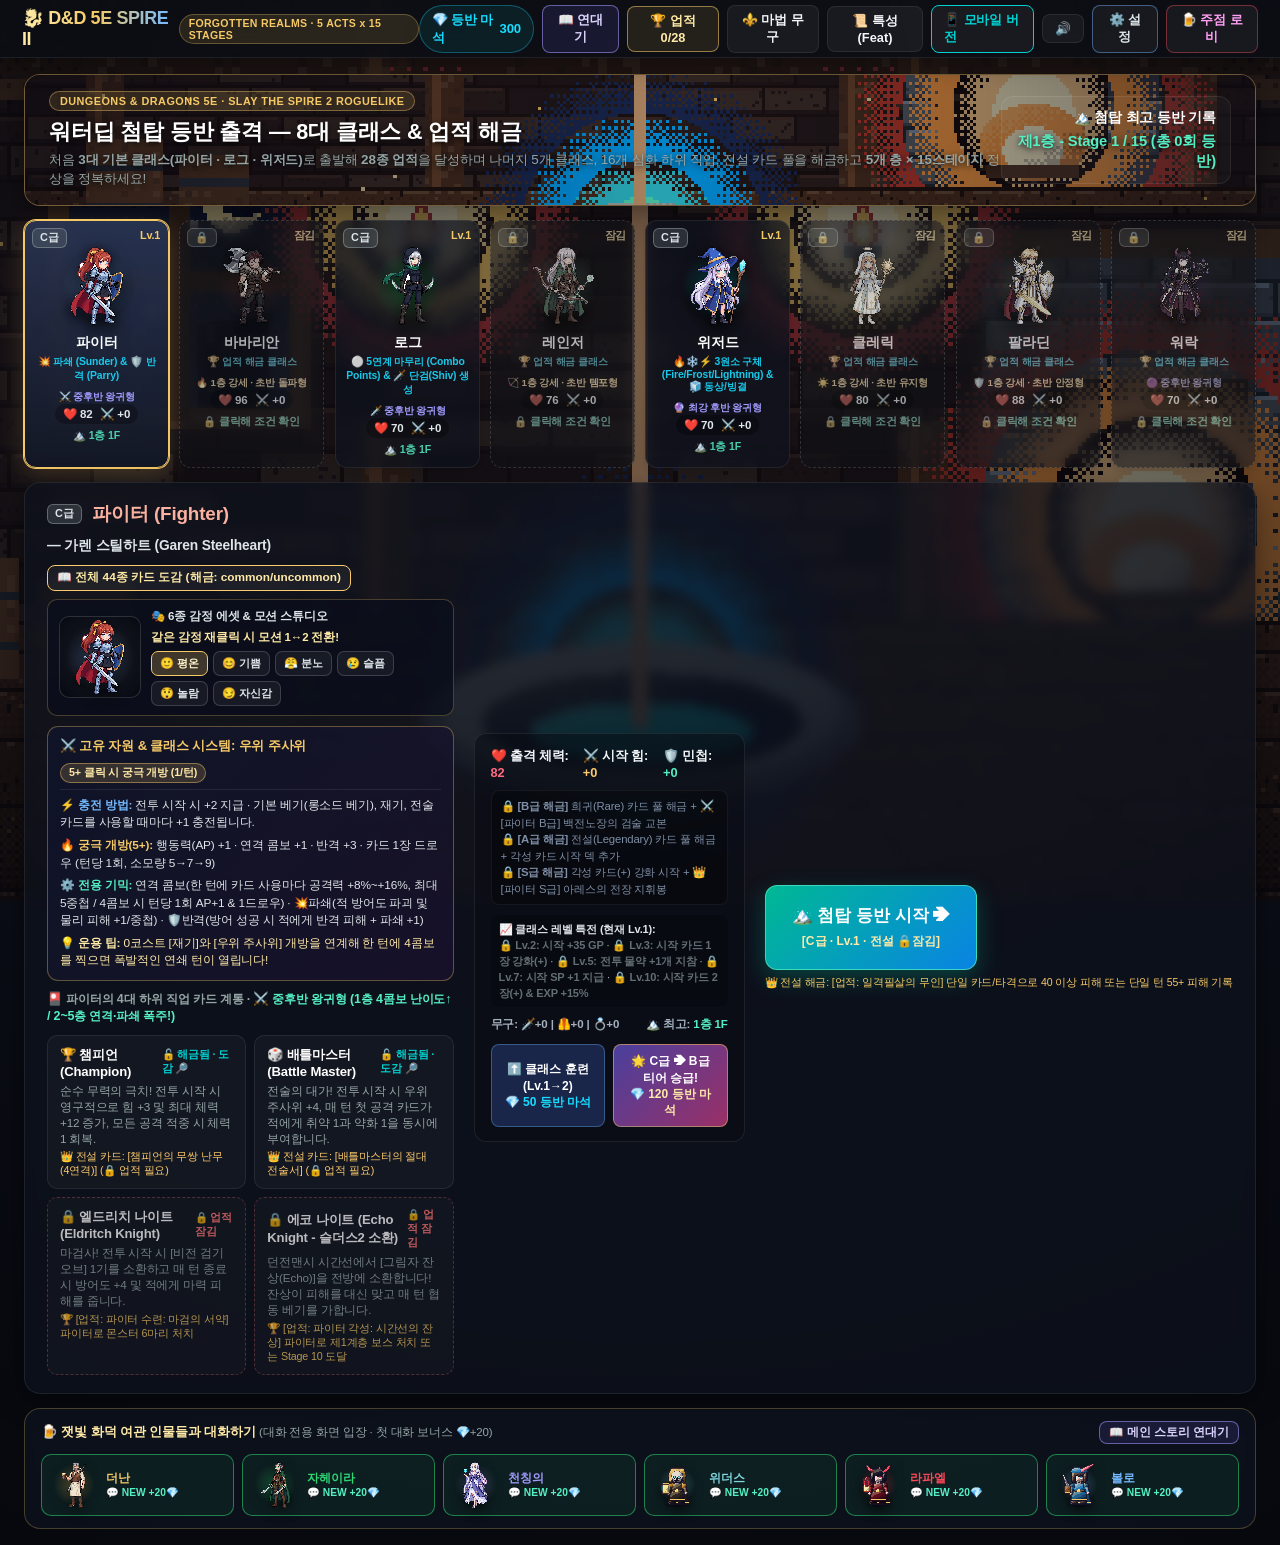
==== commit 53591e00: "Rebalance 5-Act difficulty, fix class system & card desc mismatches, add detailed unique resource gu" ====
--- a/index.html
+++ b/index.html
@@ -13,7 +13,7 @@
   <link rel="icon" type="image/png" sizes="192x192" href="icons/icon-192.png" />
   <link rel="apple-touch-icon" sizes="180x180" href="icons/apple-touch-icon.png" />
   <title>D&D 5E SPIRE II: TALES OF UNDERMOUNTAIN (8클래스 32직업 · 5계층 × 15스테이지)</title>
-  <link rel="stylesheet" href="style.css?v=19" />
+  <link rel="stylesheet" href="style.css?v=21" />
   <script>
     (function () {
       var params = new URLSearchParams(window.location.search);
@@ -200,14 +200,19 @@
               <div class="energy-lbl">행동력(AP)</div>
             </div>
 
-            <div id="secondary-resource-box" class="secondary-orb" onclick="Game.triggerSecondaryBurst()"
-              title="클래스 고유 자원 - 5 이상 모았을 때 클릭하면 클래스 궁극 개방 발동!">
-              <div class="sec-icon" id="sec-res-icon">⚔️</div>
-              <div class="sec-info">
-                <span id="sec-res-name" class="sec-name">우위 주사위</span>
-                <span id="sec-res-val" class="sec-val">0</span>
+            <div class="sec-res-wrap">
+              <div id="secondary-resource-box" class="secondary-orb" onclick="Game.triggerSecondaryBurst()"
+                title="클래스 고유 자원 - 5 이상 모았을 때 클릭하면 클래스 궁극 개방 발동!">
+                <div class="sec-icon" id="sec-res-icon">⚔️</div>
+                <div class="sec-info">
+                  <span id="sec-res-name" class="sec-name">우위 주사위</span>
+                  <span id="sec-res-val" class="sec-val">0</span>
+                </div>
+                <div id="sec-burst-hint" class="sec-burst-hint">5+ 클릭: 개방!</div>
               </div>
-              <div id="sec-burst-hint" class="sec-burst-hint">5+ 클릭: 개방!</div>
+              <button class="sec-guide-btn" onclick="Game.openClassGuideModal()" title="고유 자원 및 클래스 전용 시스템 상세 설명 보기">
+                ❓ 고유자원 설명
+              </button>
             </div>
 
             <button class="pile-btn draw-pile-btn" onclick="Game.openDeckModal('draw')">
@@ -489,6 +494,16 @@
     </div>
   </div>
 
+  <div id="modal-class-guide" class="modal-backdrop hidden">
+    <div class="modal-box class-guide-modal-box">
+      <div class="modal-header">
+        <h2>📘 클래스 고유 자원 & 전투 시스템 가이드</h2>
+        <button class="btn-close" onclick="Game.closeClassGuideModal()">✕</button>
+      </div>
+      <div id="class-guide-modal-body" class="class-guide-modal-body"></div>
+    </div>
+  </div>
+
   <!-- PERSISTENT GPU CANVAS PARTICLES & FLOATING VFX OVERLAY -->
   <canvas id="vfx-canvas" class="vfx-canvas"></canvas>
   <div id="vfx-layer" class="vfx-layer"></div>
@@ -496,14 +511,14 @@
   <!-- NON-BLOCKING IN-GAME TOAST STACK -->
   <div id="toast-container" class="toast-container"></div>
 
-  <script src="data.js?v=19"></script>
-  <script src="sprites.js?v=19"></script>
-  <script src="story.js?v=19"></script>
-  <script src="backgrounds.js?v=19"></script>
-  <script src="card_art.js?v=19"></script>
-  <script src="achievements.js?v=19"></script>
-  <script src="game.js?v=19"></script>
-  <script src="pwa.js?v=19"></script>
+  <script src="data.js?v=21"></script>
+  <script src="sprites.js?v=21"></script>
+  <script src="story.js?v=21"></script>
+  <script src="backgrounds.js?v=21"></script>
+  <script src="card_art.js?v=21"></script>
+  <script src="achievements.js?v=21"></script>
+  <script src="game.js?v=21"></script>
+  <script src="pwa.js?v=21"></script>
 </body>
 
 </html>
--- a/style.css
+++ b/style.css
@@ -4681,4 +4681,383 @@
     width: 102px;
     height: 102px;
   }
+}
+
+/* ==========================================================================
+   V2.4 CARD-SPECIFIC & RARITY-SCALED SKILL MOTIONS (Common -> Legendary!)
+   ========================================================================== */
+
+/* --- TIER 1: COMMON (Simple, crisp, snappy 0.22~0.25s!) --- */
+.mot-common-jab {
+  animation: motCommonJab 0.23s ease-out;
+}
+.mot-common-tap {
+  animation: motCommonTap 0.22s ease-out;
+}
+.mot-common-guard {
+  animation: motCommonGuard 0.24s ease-out;
+}
+.mot-common-focus {
+  animation: motCommonFocus 0.25s ease-out;
+}
+@keyframes motCommonJab {
+  0%, 100% { transform: translateX(0); }
+  45% { transform: translateX(15px) rotate(3deg); }
+}
+@keyframes motCommonTap {
+  0%, 100% { transform: translateX(0); }
+  40% { transform: translateX(11px) translateY(-2px) rotate(4deg); }
+}
+@keyframes motCommonGuard {
+  0%, 100% { transform: scale(1); }
+  45% { transform: translateY(2px) scale(1.04, 0.96); }
+}
+@keyframes motCommonFocus {
+  0%, 100% { transform: translateY(0); }
+  50% { transform: translateY(-4px) scale(1.02); }
+}
+
+/* --- TIER 2: UNCOMMON (Card-archetype tailored 0.34~0.38s!) --- */
+.mot-atk-flurry {
+  animation: motAtkFlurry 0.36s ease-out;
+}
+.mot-atk-bow {
+  animation: motAtkBow 0.34s cubic-bezier(0.22, 1, 0.36, 1);
+}
+.mot-atk-cast {
+  animation: motAtkCast 0.38s ease-out;
+}
+@keyframes motAtkFlurry {
+  0%, 100% { transform: translateX(0) rotate(0deg); }
+  22% { transform: translateX(28px) rotate(9deg) scale(1.05); }
+  46% { transform: translateX(10px) rotate(-4deg); }
+  70% { transform: translateX(36px) rotate(11deg) scale(1.07); }
+}
+@keyframes motAtkBow {
+  0%, 100% { transform: translateX(0) rotate(0deg); }
+  36% { transform: translateX(-14px) rotate(-7deg) scaleX(0.95); }
+  66% { transform: translateX(12px) rotate(3deg) scale(1.05); filter: drop-shadow(0 0 10px rgba(85, 239, 196, 0.7)); }
+}
+@keyframes motAtkCast {
+  0%, 100% { transform: translateY(0) scale(1); }
+  38% { transform: translateY(-10px) translateX(-4px) scale(1.06); filter: drop-shadow(0 0 12px rgba(0, 210, 211, 0.8)); }
+  70% { transform: translateY(-4px) translateX(14px) scale(1.04); }
+}
+
+/* --- TIER 3: RARE (Dynamic 2-stage power motions 0.44~0.48s!) --- */
+.mot-rare-cleave {
+  animation: motRareCleave 0.46s cubic-bezier(0.2, 0.9, 0.25, 1);
+}
+.mot-rare-barrage {
+  animation: motRareBarrage 0.46s ease-out;
+}
+.mot-rare-meteor {
+  animation: motRareMeteor 0.48s ease-in-out;
+}
+.mot-rare-aegis {
+  animation: motRareAegis 0.46s ease-out;
+}
+.mot-rare-awakening {
+  animation: motRareAwakening 0.48s ease-out;
+}
+@keyframes motRareCleave {
+  0%, 100% { transform: translate(0, 0) rotate(0deg) scale(1); }
+  30% { transform: translate(-10px, -26px) rotate(-12deg) scale(1.12); filter: drop-shadow(0 0 16px rgba(246, 201, 103, 0.85)); }
+  62% { transform: translate(48px, 5px) rotate(16deg) scale(1.12, 0.92); filter: brightness(1.25) drop-shadow(0 0 20px rgba(255, 159, 67, 0.9)); }
+}
+@keyframes motRareBarrage {
+  0%, 100% { transform: translateX(0); }
+  18% { transform: translateX(34px) translateY(-6px) rotate(10deg) scale(1.08); opacity: 0.85; }
+  36% { transform: translateX(8px) translateY(2px) rotate(-5deg); }
+  54% { transform: translateX(46px) translateY(-8px) rotate(12deg) scale(1.1); filter: drop-shadow(0 0 16px rgba(46, 213, 115, 0.85)); }
+  74% { transform: translateX(22px) rotate(4deg); }
+}
+@keyframes motRareMeteor {
+  0%, 100% { transform: translate(0, 0) scale(1); }
+  38% { transform: translate(-6px, -22px) scale(1.12); filter: brightness(1.3) drop-shadow(0 0 20px rgba(255, 107, 107, 0.92)); }
+  68% { transform: translate(24px, -4px) rotate(8deg) scale(1.09); filter: drop-shadow(0 0 18px rgba(255, 159, 67, 0.85)); }
+}
+@keyframes motRareAegis {
+  0%, 100% { transform: scale(1); box-shadow: none; }
+  30% { transform: translateY(-8px) scale(1.1); filter: drop-shadow(0 0 20px rgba(116, 185, 255, 0.95)); }
+  62% { transform: translateY(3px) scale(1.13, 0.92); box-shadow: 0 0 32px rgba(0, 210, 211, 0.85); }
+}
+@keyframes motRareAwakening {
+  0%, 100% { transform: translateY(0) scale(1); }
+  35% { transform: translateY(-16px) scale(1.14); filter: brightness(1.35) drop-shadow(0 0 24px rgba(224, 86, 253, 0.92)); }
+  65% { transform: translateY(-6px) scale(1.08); }
+}
+
+/* --- TIER 4: LEGENDARY ULTIMATES (Epic 0.70~0.76s Signature Choreography!) --- */
+.mot-leg-omnislash {
+  animation: motLegOmnislash 0.72s cubic-bezier(0.2, 0.95, 0.3, 1);
+}
+.mot-leg-cataclysm {
+  animation: motLegCataclysm 0.74s cubic-bezier(0.22, 1, 0.36, 1);
+}
+.mot-leg-eclipse {
+  animation: motLegEclipse 0.74s ease-in-out;
+}
+.mot-leg-divine {
+  animation: motLegDivine 0.74s ease-out;
+}
+@keyframes motLegOmnislash {
+  0%, 100% { transform: translate(0, 0) scale(1); opacity: 1; }
+  14% { transform: translate(-18px, 2px) scale(0.92); filter: brightness(1.5) drop-shadow(0 0 26px rgba(246, 201, 103, 1)); }
+  28% { transform: translate(62px, -16px) rotate(14deg) scale(1.18); opacity: 0.78; filter: brightness(1.6) drop-shadow(0 0 30px rgba(255, 255, 255, 1)); }
+  44% { transform: translate(22px, 6px) rotate(-10deg) scale(1.06); opacity: 0.9; }
+  60% { transform: translate(68px, -6px) rotate(16deg) scale(1.22); filter: brightness(1.75) drop-shadow(0 0 34px rgba(246, 201, 103, 1)); }
+  78% { transform: translate(16px, -4px) rotate(4deg) scale(1.06); }
+}
+@keyframes motLegCataclysm {
+  0%, 100% { transform: translate(0, 0) scale(1); }
+  26% { transform: translate(-10px, -34px) rotate(-10deg) scale(1.22); filter: brightness(1.55) drop-shadow(0 0 34px rgba(255, 107, 107, 1)); }
+  52% { transform: translate(52px, 8px) rotate(18deg) scale(1.24, 0.88); filter: brightness(1.85) drop-shadow(0 0 38px rgba(255, 211, 42, 1)); }
+  74% { transform: translate(20px, -6px) rotate(6deg) scale(1.08); }
+}
+@keyframes motLegEclipse {
+  0%, 100% { transform: translate(0, 0) scale(1); }
+  25% { transform: translateY(-24px) scale(1.16); filter: brightness(1.4) hue-rotate(15deg) drop-shadow(0 0 34px rgba(224, 86, 253, 1)); }
+  52% { transform: translate(24px, -28px) scale(1.24) rotate(-6deg); filter: brightness(1.8) drop-shadow(0 0 40px rgba(0, 210, 211, 1)); }
+  76% { transform: translate(8px, -10px) scale(1.08); }
+}
+@keyframes motLegDivine {
+  0%, 100% { transform: translateY(0) scale(1); }
+  30% { transform: translateY(-30px) scale(1.2); filter: brightness(1.65) drop-shadow(0 0 38px rgba(255, 234, 167, 1)); }
+  58% { transform: translateY(-18px) scale(1.24); filter: brightness(1.85) drop-shadow(0 0 44px rgba(246, 201, 103, 1)); }
+  80% { transform: translateY(-4px) scale(1.06); }
+}
+
+/* --- SUBCULTURE ANIME LEGENDARY SKILL CUT-IN BANNER --- */
+.vfx-legendary-cutin {
+  position: fixed;
+  left: 0;
+  right: 0;
+  top: 26%;
+  height: 92px;
+  z-index: 950;
+  pointer-events: none;
+  display: flex;
+  align-items: center;
+  justify-content: center;
+  gap: 18px;
+  overflow: hidden;
+  background: linear-gradient(90deg, rgba(10, 12, 24, 0) 0%, rgba(16, 18, 36, 0.92) 18%, rgba(36, 24, 58, 0.95) 50%, rgba(16, 18, 36, 0.92) 82%, rgba(10, 12, 24, 0) 100%);
+  border-top: 2px solid #f6c967;
+  border-bottom: 2px solid #f6c967;
+  box-shadow: 0 0 34px rgba(246, 201, 103, 0.55);
+  animation: legCutinBar 0.92s cubic-bezier(0.16, 1, 0.3, 1) forwards;
+}
+.vfx-legendary-cutin.theme-fire,
+.vfx-legendary-cutin.theme-blood {
+  border-color: #ff6b6b;
+  box-shadow: 0 0 36px rgba(255, 71, 87, 0.65);
+  background: linear-gradient(90deg, rgba(20, 6, 10, 0) 0%, rgba(44, 10, 18, 0.92) 20%, rgba(90, 18, 28, 0.95) 50%, rgba(44, 10, 18, 0.92) 80%, rgba(20, 6, 10, 0) 100%);
+}
+.vfx-legendary-cutin.theme-doom {
+  border-color: #e056fd;
+  box-shadow: 0 0 36px rgba(224, 86, 253, 0.68);
+  background: linear-gradient(90deg, rgba(16, 6, 28, 0) 0%, rgba(32, 10, 56, 0.93) 20%, rgba(62, 16, 98, 0.96) 50%, rgba(32, 10, 56, 0.93) 80%, rgba(16, 6, 28, 0) 100%);
+}
+.vfx-legendary-cutin.theme-frost,
+.vfx-legendary-cutin.theme-lightning {
+  border-color: #00d2d3;
+  box-shadow: 0 0 36px rgba(0, 210, 211, 0.65);
+  background: linear-gradient(90deg, rgba(6, 18, 32, 0) 0%, rgba(10, 34, 58, 0.93) 20%, rgba(18, 56, 92, 0.96) 50%, rgba(10, 34, 58, 0.93) 80%, rgba(6, 18, 32, 0) 100%);
+}
+.vfx-legendary-cutin.theme-holy,
+.vfx-legendary-cutin.theme-heal {
+  border-color: #ffeaa7;
+  box-shadow: 0 0 40px rgba(255, 234, 167, 0.75);
+  background: linear-gradient(90deg, rgba(28, 22, 8, 0) 0%, rgba(62, 46, 14, 0.92) 20%, rgba(112, 82, 22, 0.95) 50%, rgba(62, 46, 14, 0.92) 80%, rgba(28, 22, 8, 0) 100%);
+}
+.leg-cutin-lines {
+  position: absolute;
+  inset: 0;
+  background: repeating-linear-gradient(-16deg, rgba(255, 255, 255, 0.08) 0 3px, transparent 3px 16px);
+  animation: legCutinSweep 0.9s linear forwards;
+}
+.leg-cutin-sprite {
+  position: relative;
+  z-index: 2;
+  width: 94px;
+  height: 94px;
+  flex-shrink: 0;
+  filter: drop-shadow(0 0 14px rgba(255, 255, 255, 0.8));
+  animation: legCutinHeroSlide 0.92s cubic-bezier(0.16, 1, 0.3, 1) forwards;
+}
+.leg-cutin-sprite .pixel-sprite {
+  width: 94px;
+  height: 94px;
+}
+.leg-cutin-copy {
+  position: relative;
+  z-index: 2;
+  display: flex;
+  flex-direction: column;
+  gap: 2px;
+  text-align: left;
+  animation: legCutinTextSlide 0.92s cubic-bezier(0.16, 1, 0.3, 1) forwards;
+}
+.leg-cutin-tag {
+  font-size: 0.72rem;
+  font-weight: 900;
+  letter-spacing: 0.16em;
+  color: #ffd32a;
+  text-shadow: 0 1px 6px rgba(0, 0, 0, 0.9);
+}
+.leg-cutin-name {
+  font-size: 1.32rem;
+  font-weight: 900;
+  color: #ffffff;
+  text-shadow: 0 2px 12px rgba(0, 0, 0, 0.95), 0 0 16px rgba(246, 201, 103, 0.65);
+}
+@keyframes legCutinBar {
+  0% { opacity: 0; transform: scaleY(0.15); }
+  14% { opacity: 1; transform: scaleY(1.06); }
+  22% { opacity: 1; transform: scaleY(1); }
+  80% { opacity: 1; transform: scaleY(1); }
+  100% { opacity: 0; transform: scaleY(0.2); }
+}
+@keyframes legCutinHeroSlide {
+  0% { transform: translateX(-80px) scale(1.18); opacity: 0; }
+  20% { transform: translateX(0) scale(1.08); opacity: 1; }
+  82% { transform: translateX(12px) scale(1.08); opacity: 1; }
+  100% { transform: translateX(48px) scale(1); opacity: 0; }
+}
+@keyframes legCutinTextSlide {
+  0% { transform: translateX(65px); opacity: 0; }
+  22% { transform: translateX(0); opacity: 1; }
+  82% { transform: translateX(-8px); opacity: 1; }
+  100% { transform: translateX(-40px); opacity: 0; }
+}
+@keyframes legCutinSweep {
+  0% { transform: translateX(-40px); }
+  100% { transform: translateX(40px); }
+}
+
+/* ==========================================================================
+   V2.5 DETAILED UNIQUE RESOURCE & CLASS SYSTEM GUIDE (LOBBY + COMBAT MODAL)
+   ========================================================================== */
+.hub-resource-guide {
+  background: linear-gradient(135deg, rgba(16, 22, 42, 0.86), rgba(26, 18, 44, 0.82));
+  border: 1px solid rgba(246, 201, 103, 0.35);
+  border-radius: 11px;
+  padding: 10px 12px;
+  margin-bottom: 10px;
+}
+.hub-res-guide-head {
+  display: flex;
+  justify-content: space-between;
+  align-items: center;
+  gap: 8px;
+  flex-wrap: wrap;
+  font-size: 0.82rem;
+  color: #f6c967;
+  margin-bottom: 7px;
+  padding-bottom: 6px;
+  border-bottom: 1px solid rgba(255, 255, 255, 0.08);
+}
+.hub-res-pill {
+  font-size: 0.67rem;
+  font-weight: 800;
+  padding: 2px 8px;
+  border-radius: 99px;
+  background: rgba(246, 201, 103, 0.16);
+  border: 1px solid rgba(246, 201, 103, 0.45);
+  color: #ffeaa7;
+}
+.hub-res-rows {
+  display: flex;
+  flex-direction: column;
+  gap: 5px;
+  font-size: 0.74rem;
+  line-height: 1.48;
+  color: #dfe6e9;
+}
+.sec-res-wrap {
+  display: flex;
+  flex-direction: column;
+  gap: 4px;
+  width: 100%;
+}
+.sec-guide-btn {
+  width: 100%;
+  padding: 4px 8px;
+  border-radius: 7px;
+  border: 1px solid rgba(116, 185, 255, 0.45);
+  background: rgba(20, 30, 56, 0.85);
+  color: #74b9ff;
+  font-size: 0.69rem;
+  font-weight: 800;
+  cursor: pointer;
+  transition: all 0.15s ease;
+}
+.sec-guide-btn:hover {
+  background: rgba(116, 185, 255, 0.2);
+  border-color: #f6c967;
+  color: #ffeaa7;
+}
+.class-guide-modal-box {
+  max-width: 560px;
+  width: 94%;
+}
+.class-guide-modal-body {
+  display: flex;
+  flex-direction: column;
+  gap: 10px;
+  padding: 14px 16px 18px;
+}
+.class-guide-hero-head {
+  display: flex;
+  align-items: center;
+  gap: 12px;
+  padding: 10px 12px;
+  border-radius: 10px;
+  background: rgba(12, 16, 30, 0.75);
+  border: 1px solid rgba(255, 255, 255, 0.1);
+  flex-wrap: wrap;
+}
+.class-guide-icon {
+  font-size: 1.85rem;
+}
+.class-guide-live-pill {
+  margin-left: auto;
+  font-size: 0.75rem;
+  font-weight: 800;
+  padding: 4px 10px;
+  border-radius: 99px;
+  background: rgba(116, 185, 255, 0.14);
+  border: 1px solid rgba(116, 185, 255, 0.45);
+  color: #74b9ff;
+}
+.class-guide-live-pill.ready {
+  background: rgba(246, 201, 103, 0.22);
+  border-color: #f6c967;
+  color: #ffeaa7;
+}
+.class-guide-section {
+  background: rgba(10, 14, 26, 0.65);
+  border: 1px solid rgba(255, 255, 255, 0.08);
+  border-radius: 9px;
+  padding: 10px 12px;
+}
+.class-guide-section.highlight-gold {
+  border-color: rgba(246, 201, 103, 0.42);
+  background: rgba(48, 36, 12, 0.35);
+}
+.class-guide-section.highlight-teal {
+  border-color: rgba(85, 239, 196, 0.35);
+  background: rgba(10, 40, 36, 0.32);
+}
+.class-guide-section h4 {
+  margin: 0 0 5px;
+  font-size: 0.82rem;
+  color: #f6c967;
+}
+.class-guide-section p {
+  margin: 0;
+  font-size: 0.8rem;
+  line-height: 1.55;
+  color: #eef2f7;
 }
